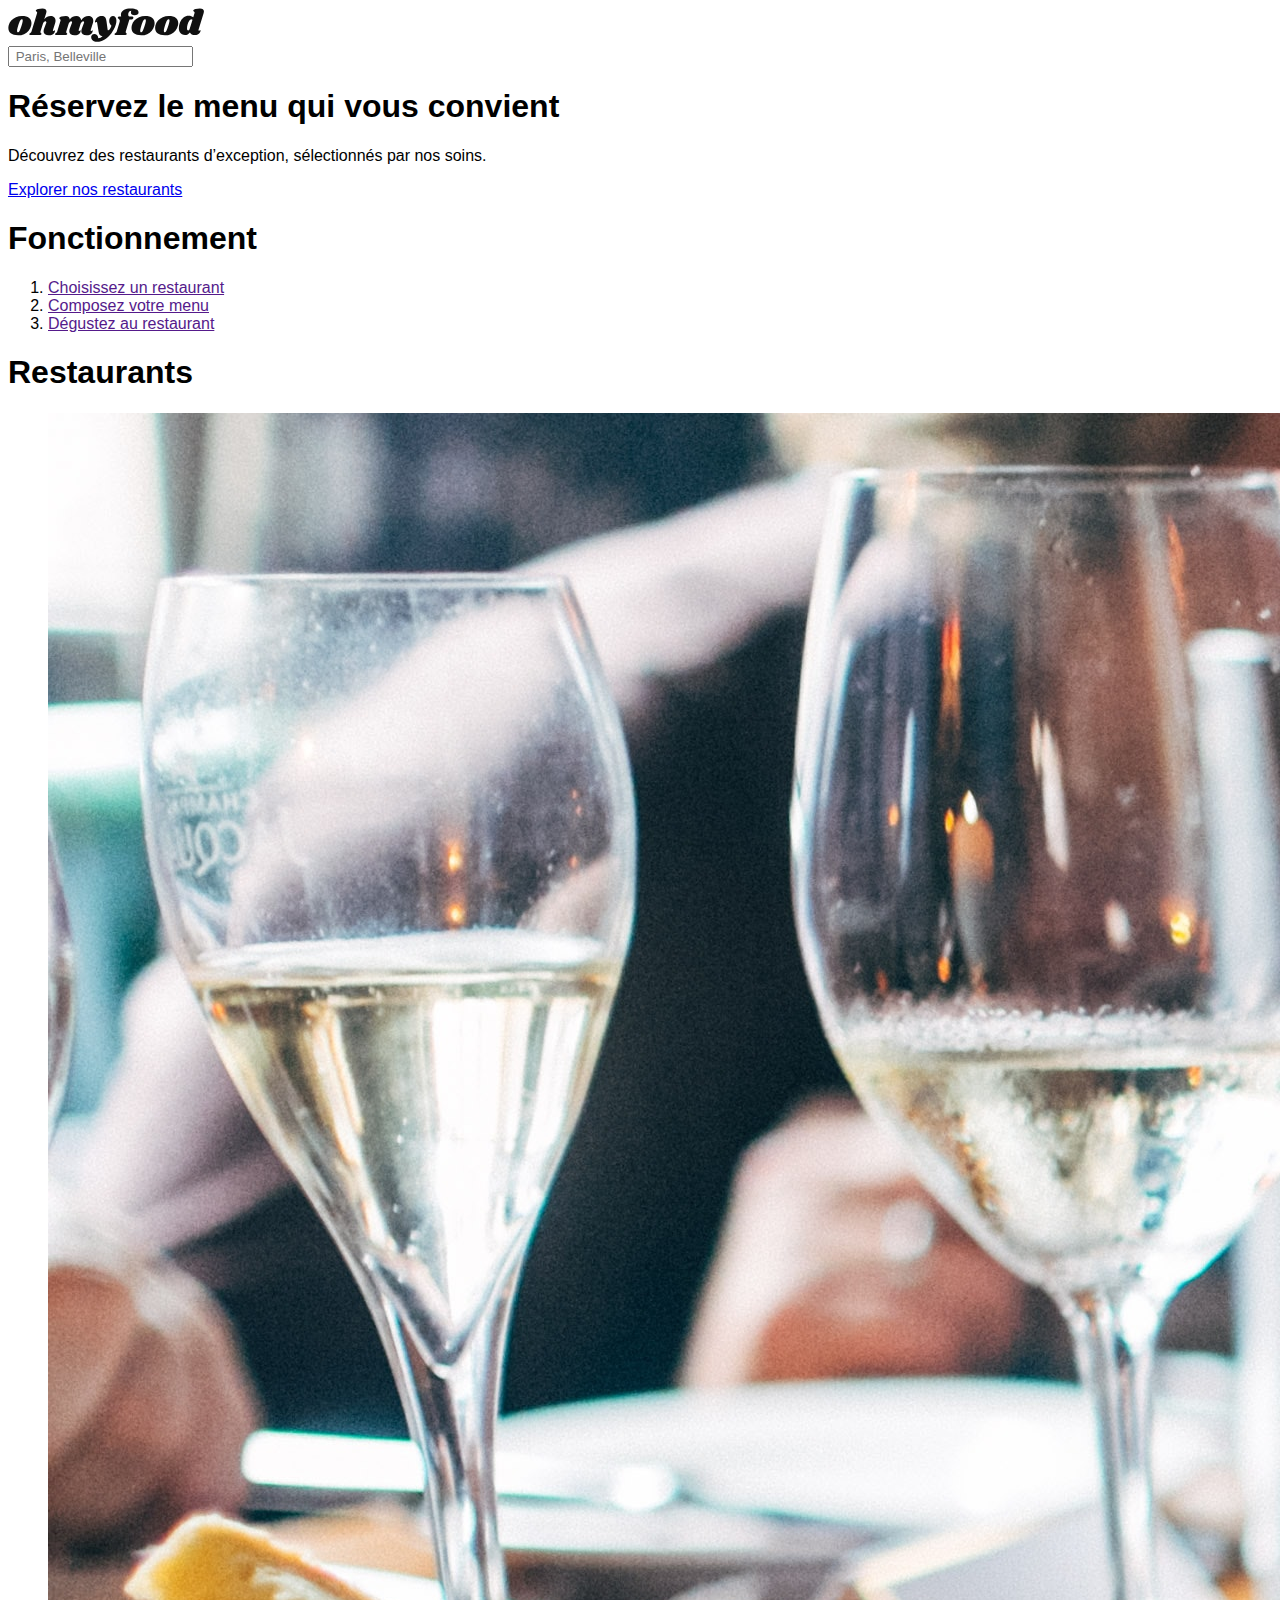
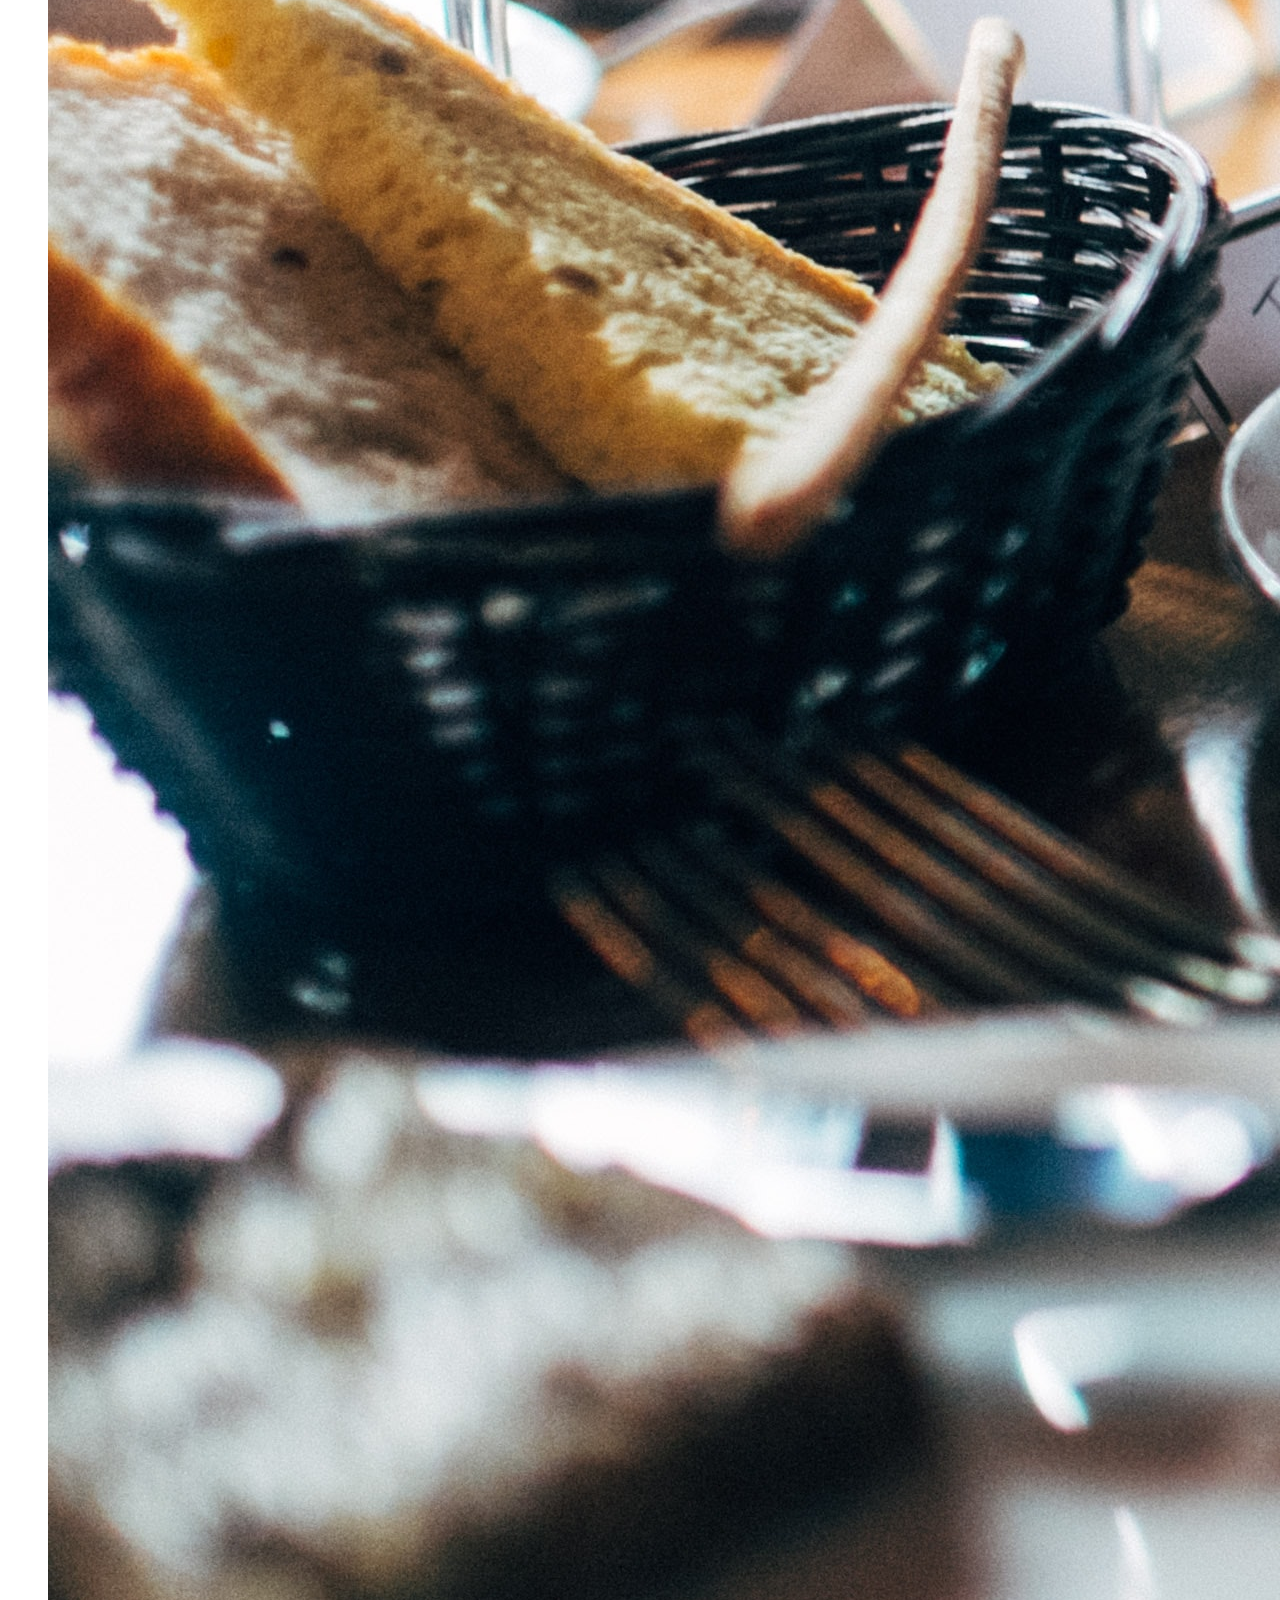
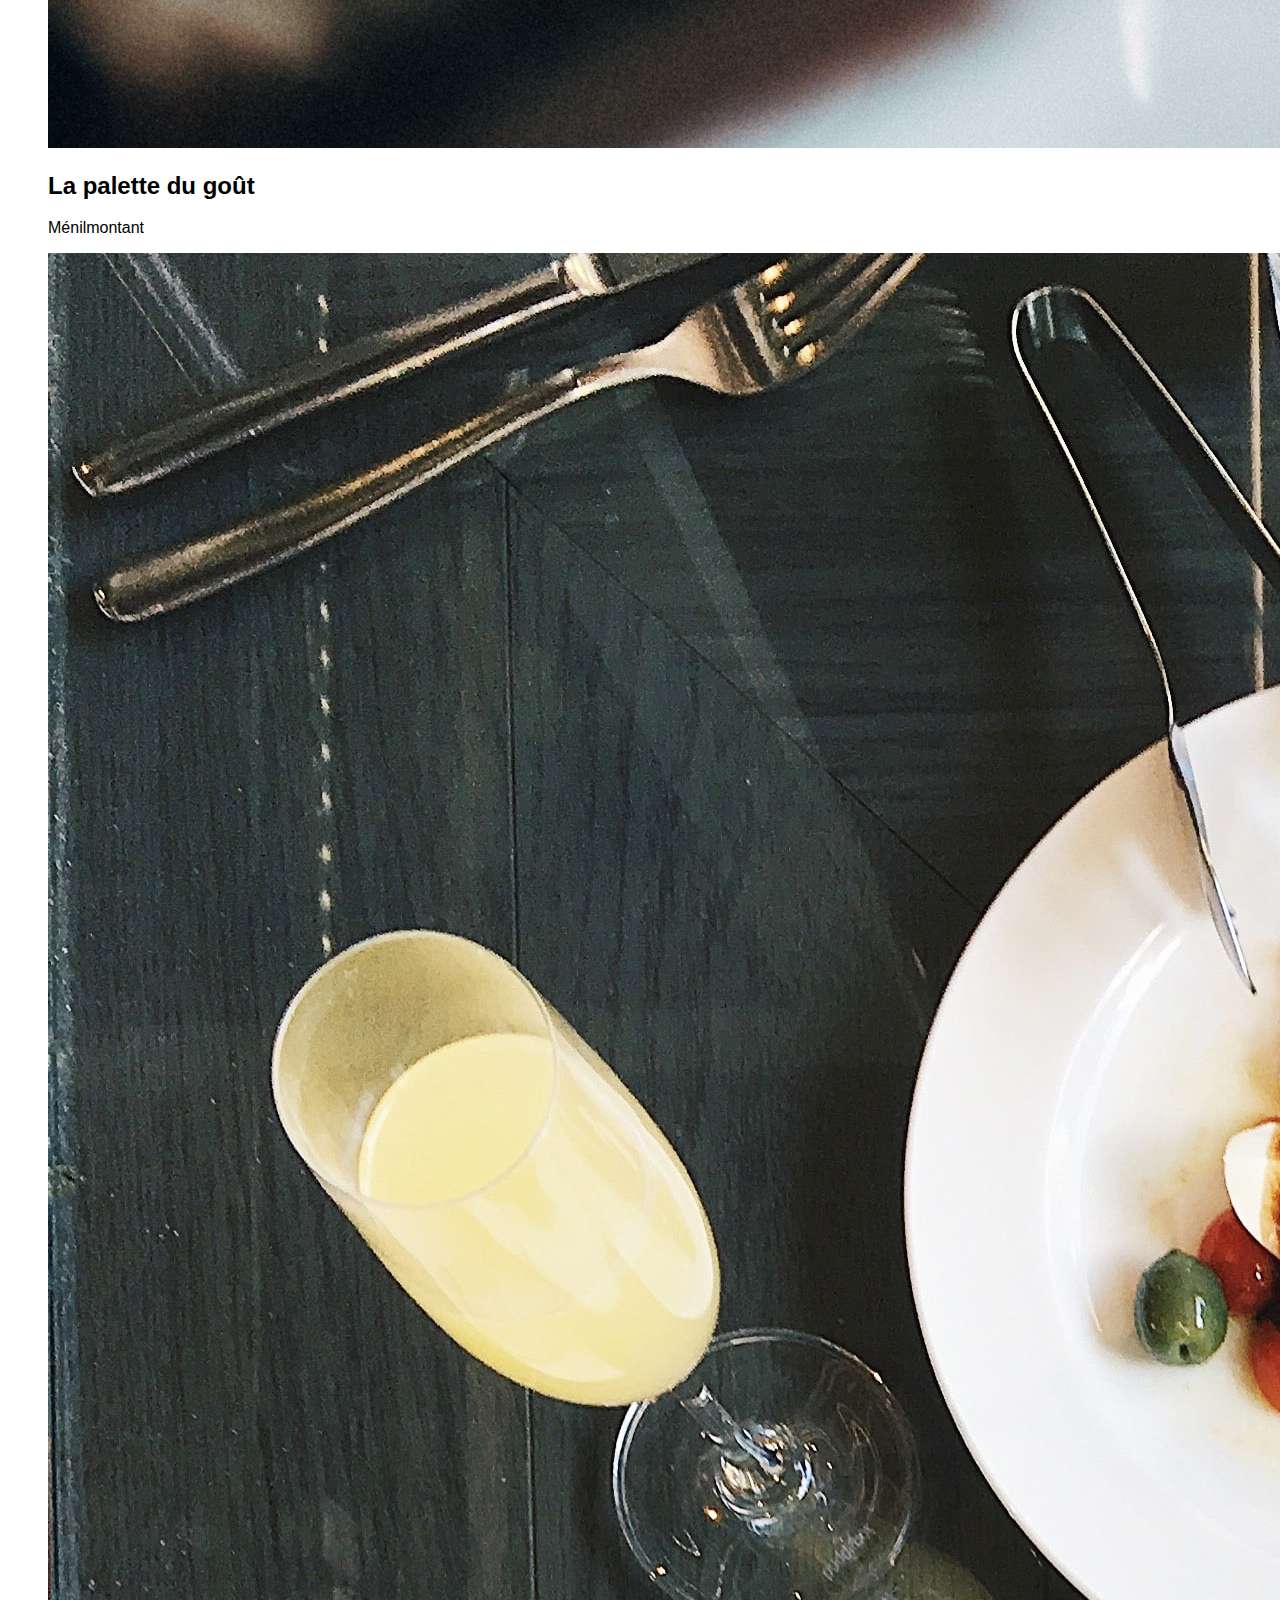
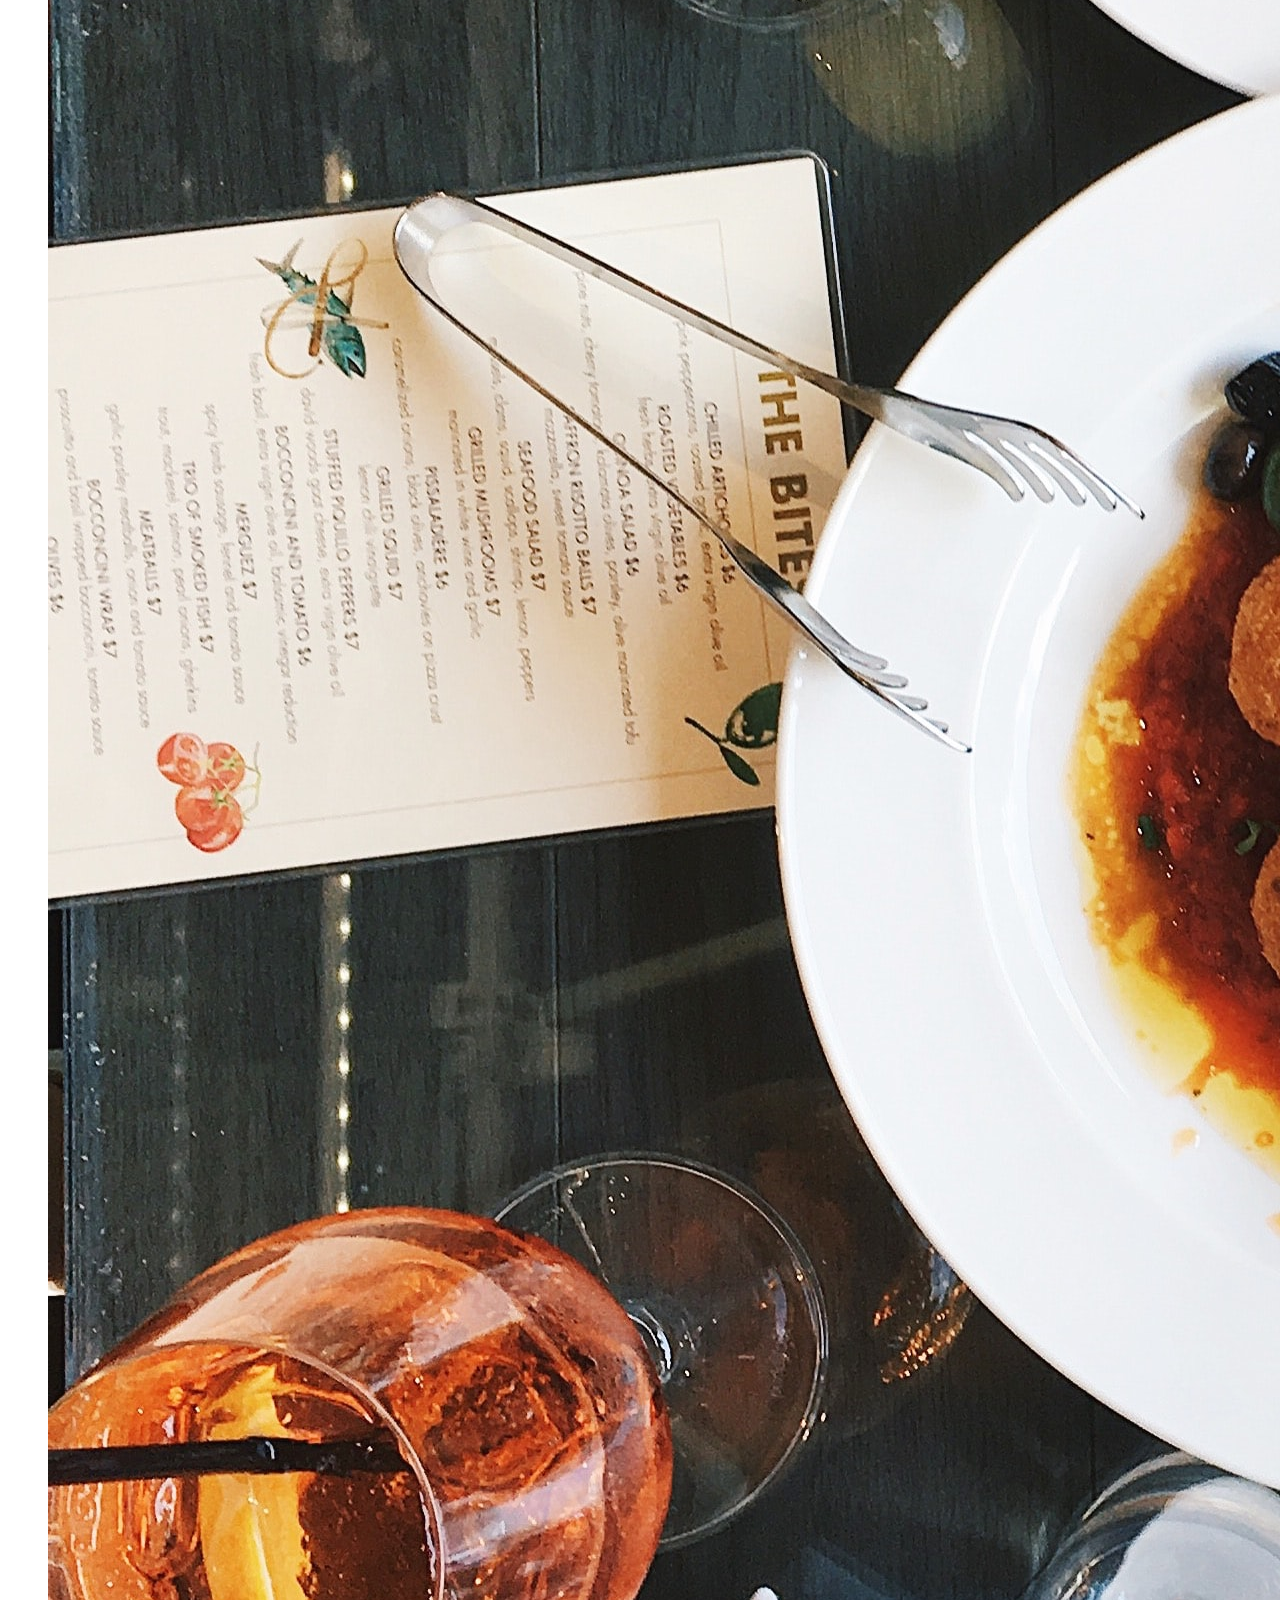
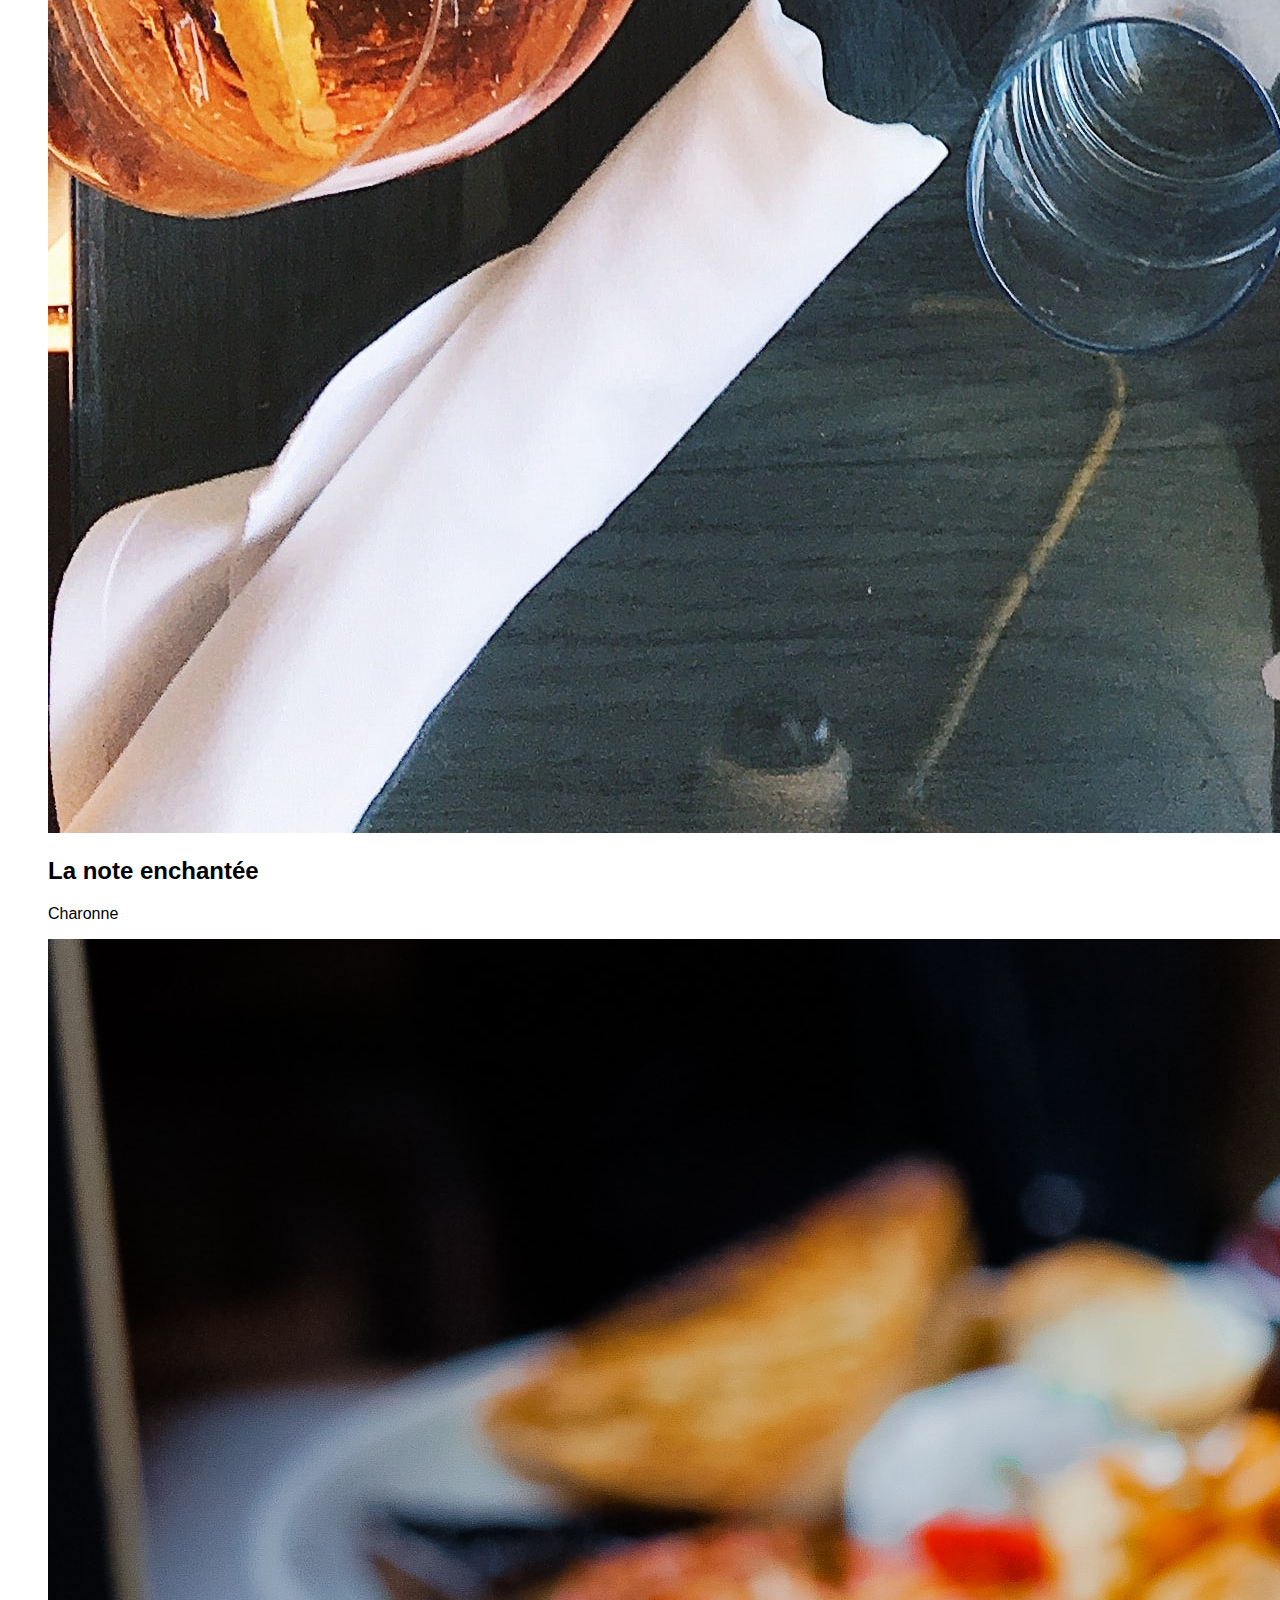
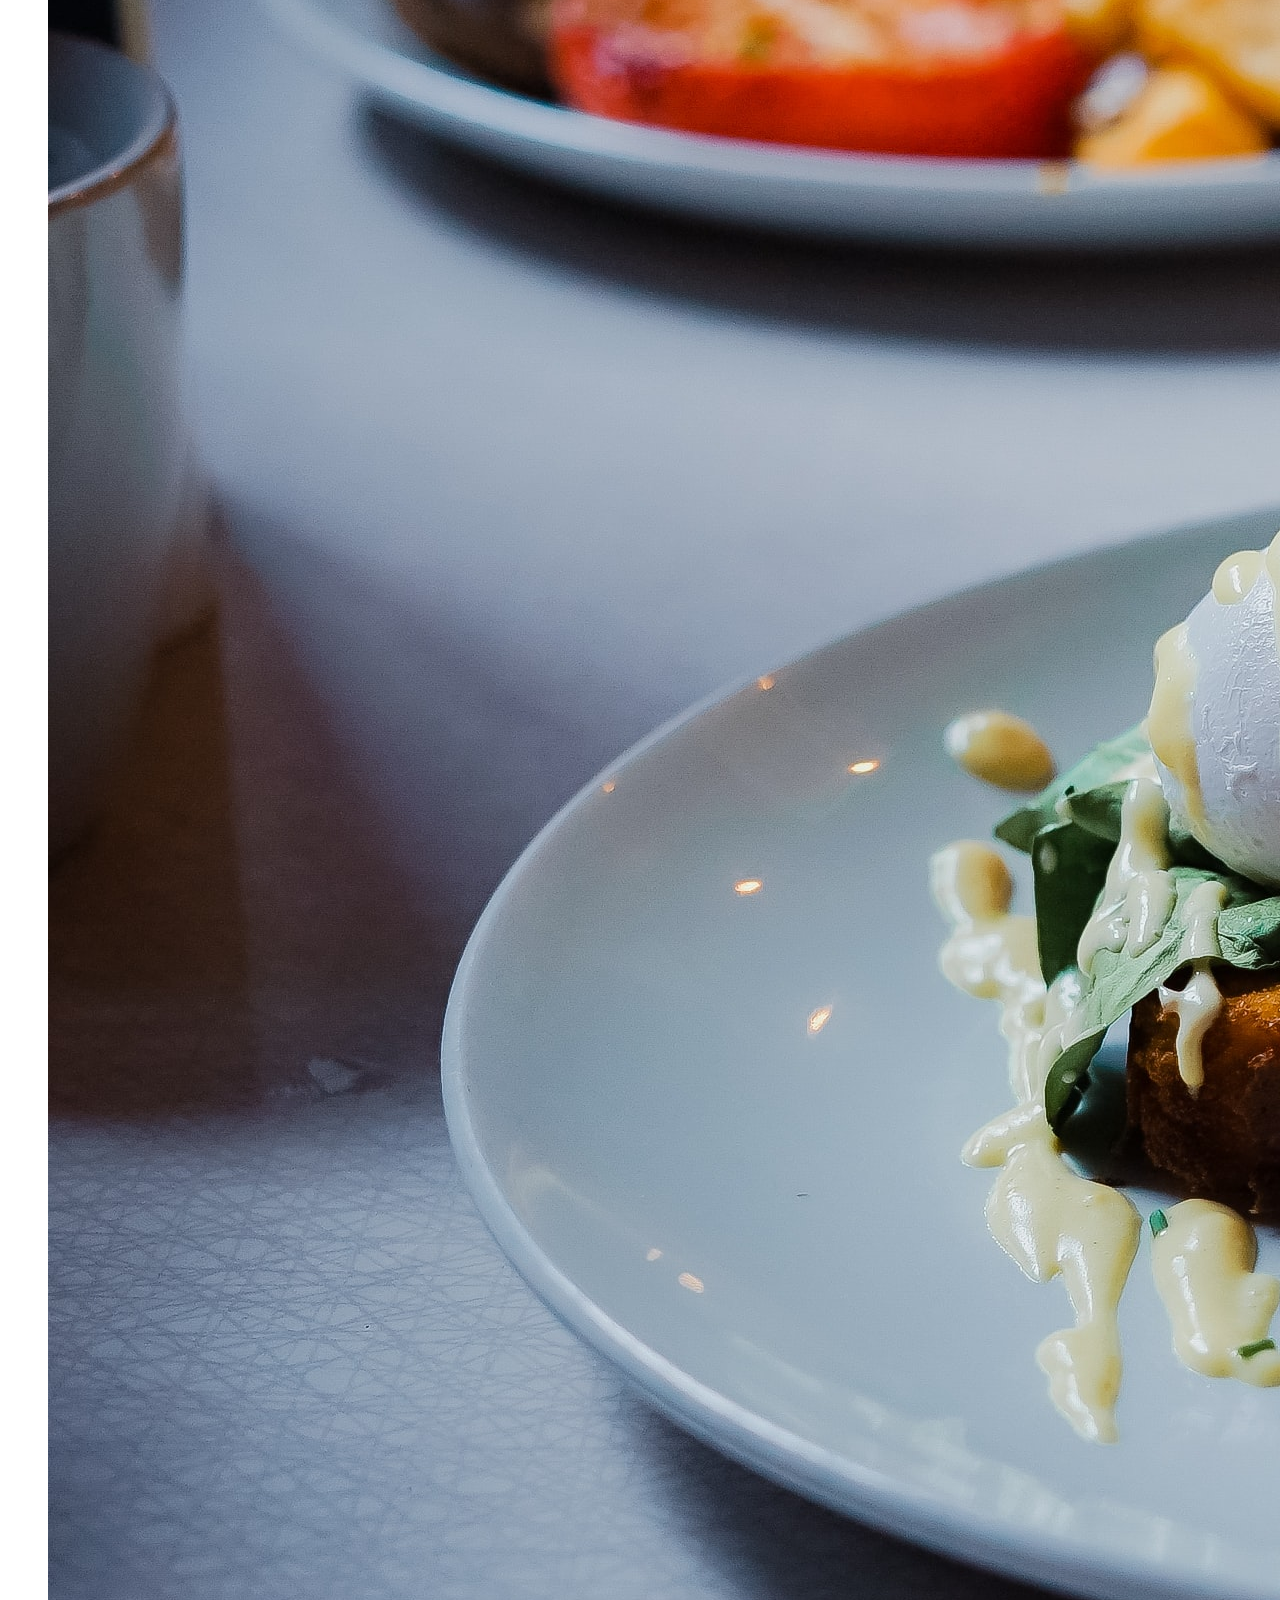
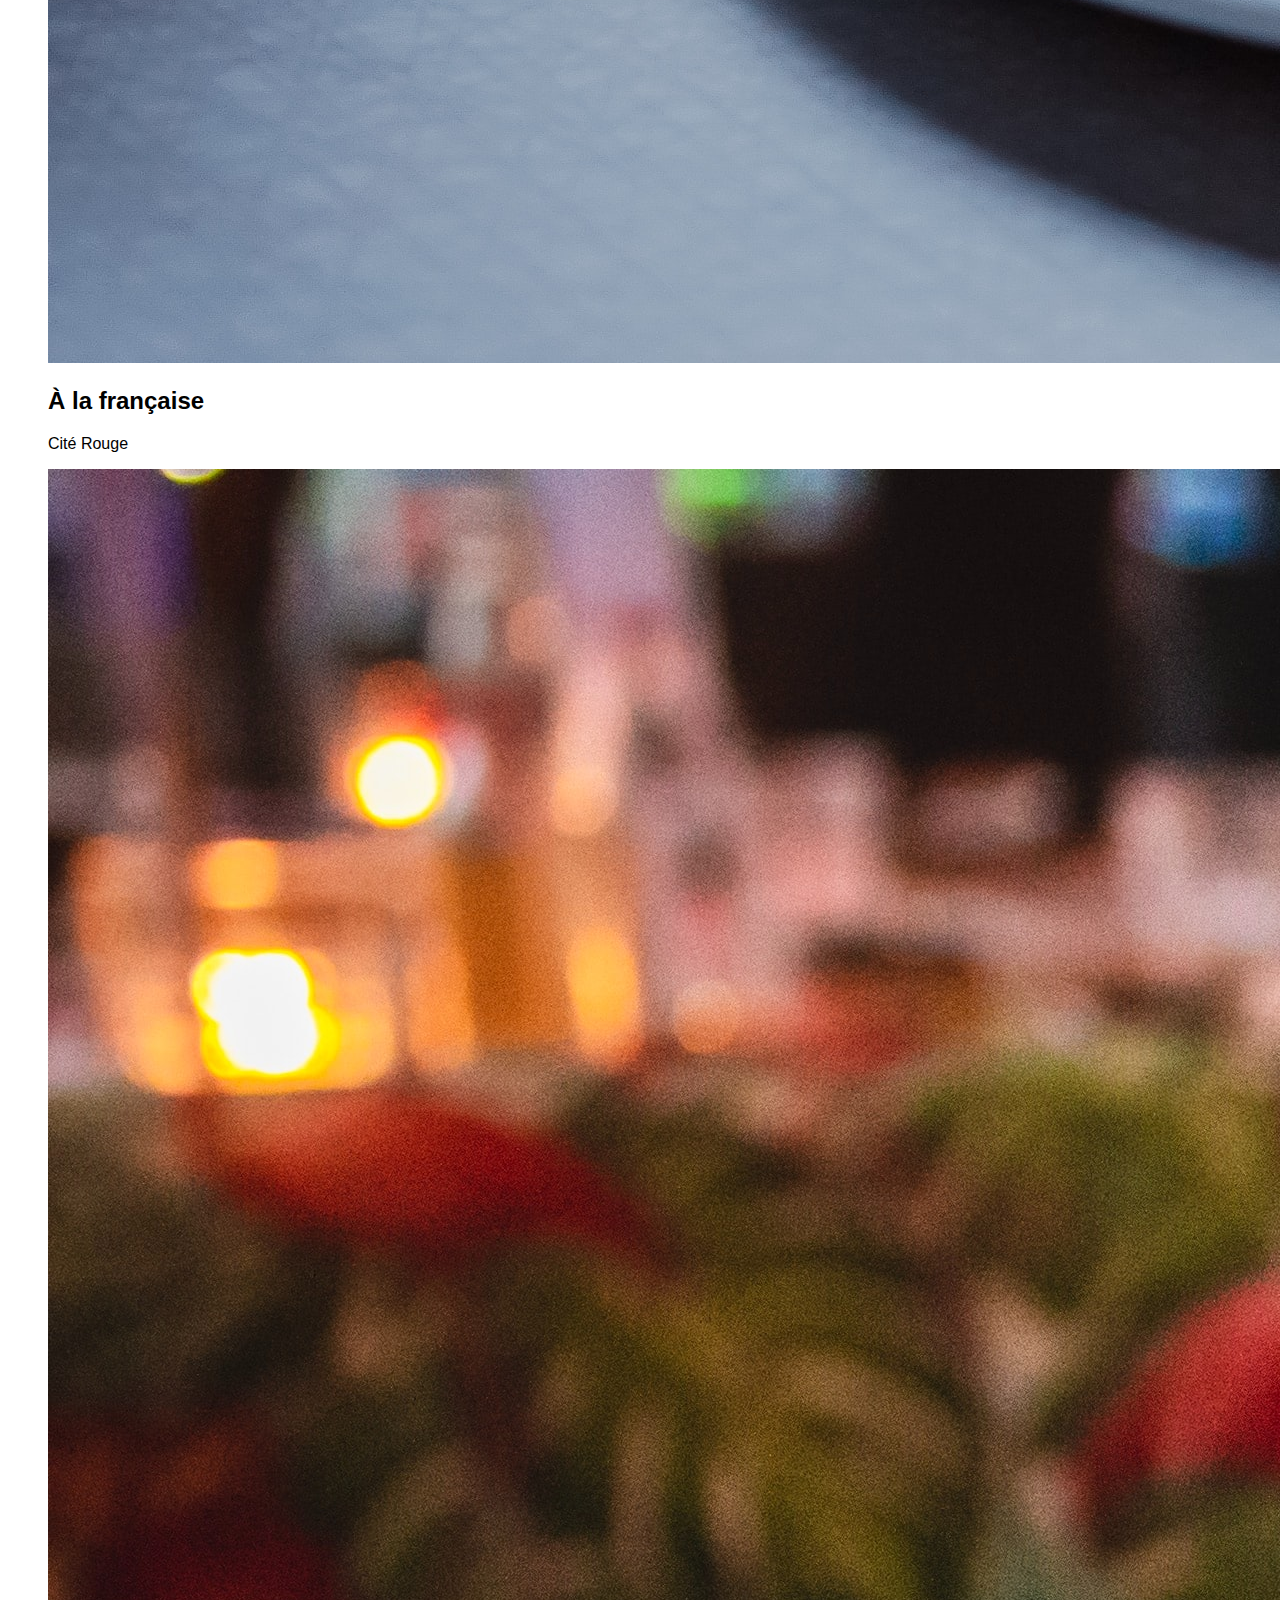
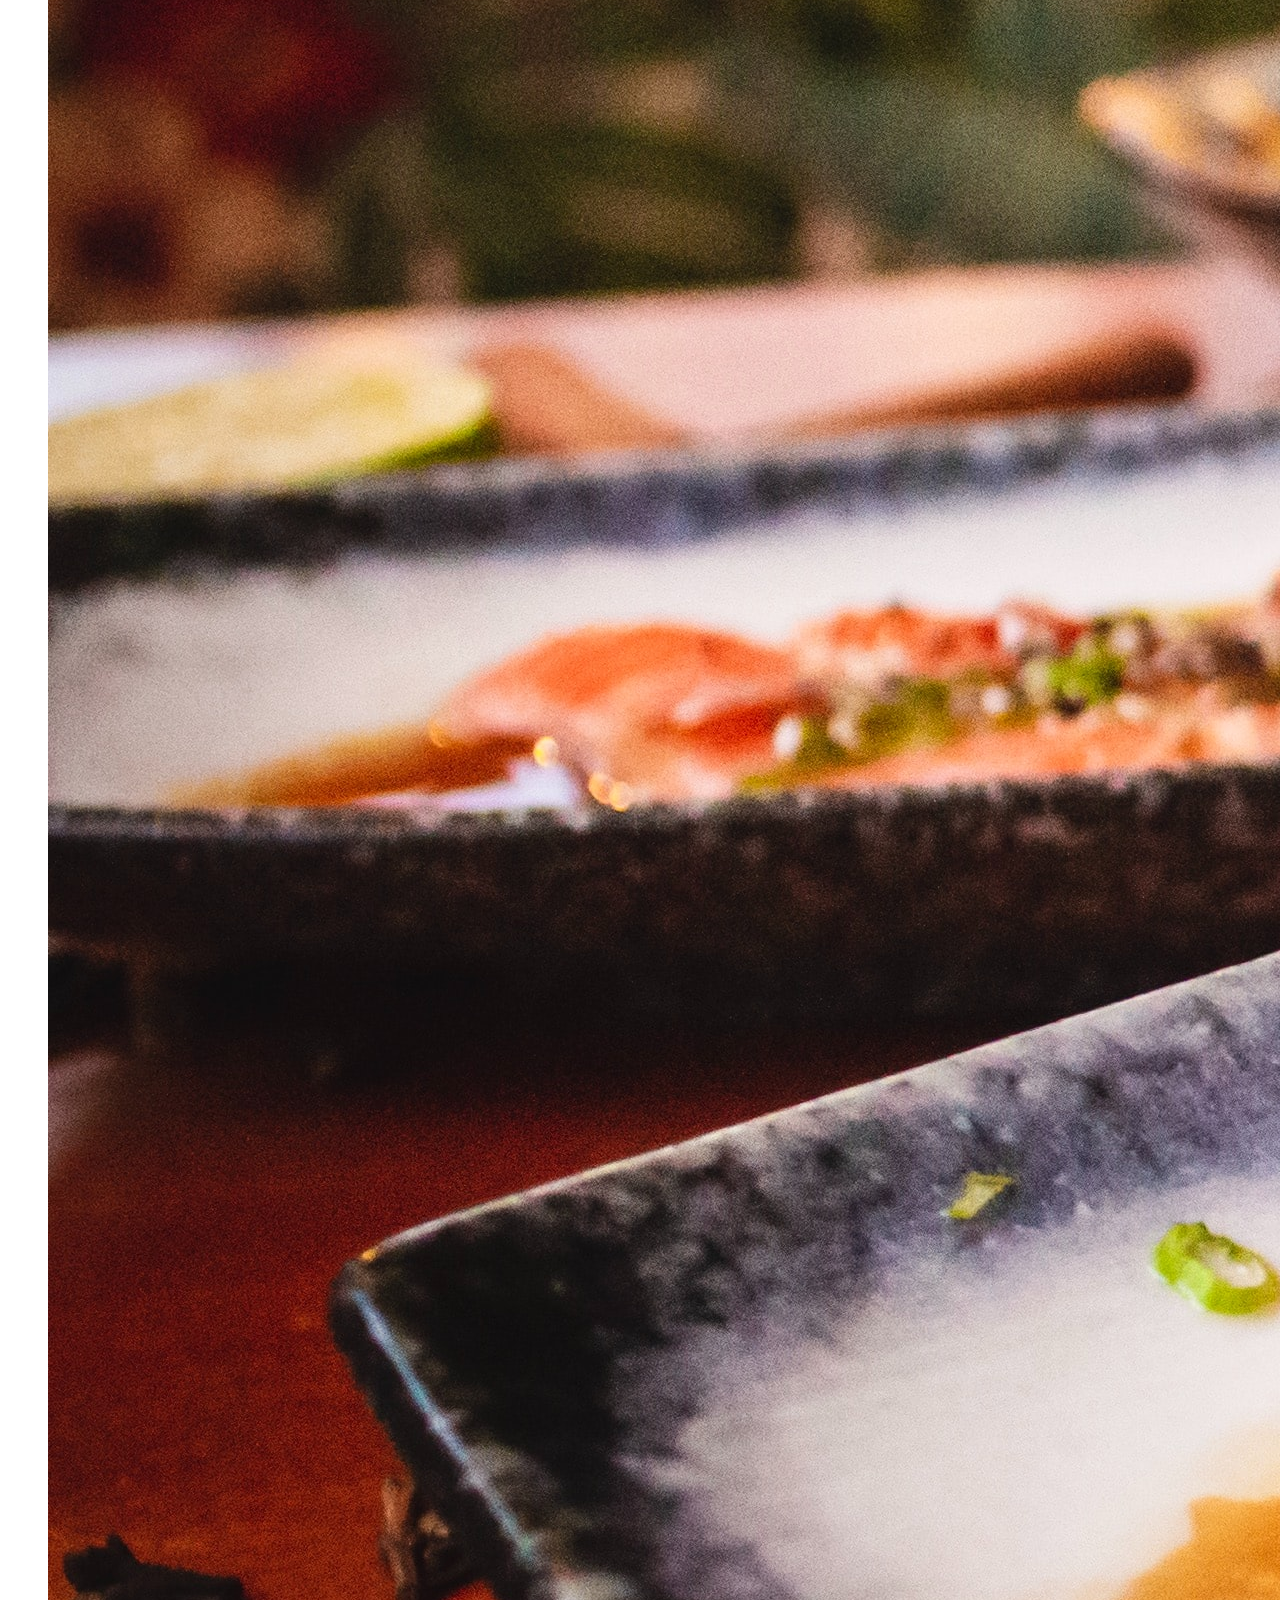
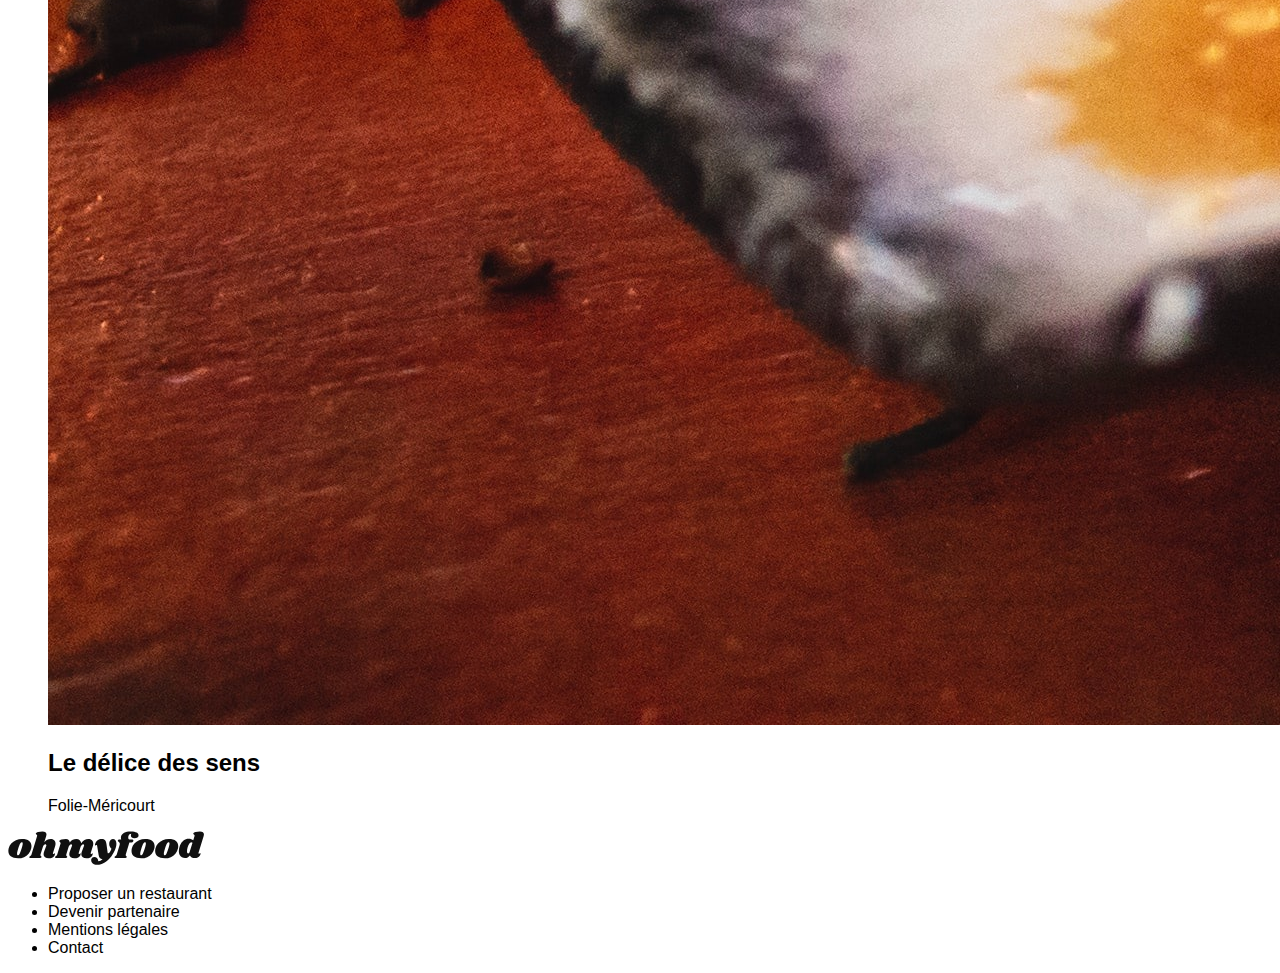
==== OhMyFood/index.html @ 873a2c8a "Add files via upload" ====
<!DOCTYPE html>
<html lang="en">
<head>
    <meta charset="UTF-8">
    <meta name="viewport" content="width=device-width, initial-scale=1.0">
    <title>OhMyFood</title>
    <link rel="stylesheet" href="style.css">
    <link rel="preconnect" href="https://fonts.googleapis.com">
    <link rel="preconnect" href="https://fonts.gstatic.com" crossorigin>
    <link href="https://fonts.googleapis.com/css2?family=Raleway:wght@400;500;700&display=swap" rel="stylesheet">
    <link rel="stylesheet" href="https://cdnjs.cloudflare.com/ajax/libs/font-awesome/6.2.1/css/all.min.css"
        integrity="sha512-MV7K8+y+gLIBoVD59lQIYicR65iaqukzvf/nwasF0nqhPay5w/9lJmVM2hMDcnK1OnMGCdVK+iQrJ7lzPJQd1w=="
        crossorigin="anonymous" referrerpolicy="no-referrer">
</head>
<body>
    <header>
        <div class="header-img">
            <a href="">
                <img src="images/logo/ohmyfood@2x.svg" alt="logo de ohmyfood">
            </a>
        </div>
        <div class="search-bar">
            <form method="post" action="#">
                <div class="icon-placeholder">
                    <i class="fa-solid fa-location-dot"></i>
                    <input type="text" name="town" id="town" placeholder=" Paris, Belleville">
                </div>
            </form>
        </div>
    </header>
    <main>
        <section class="reservation">
            <h1>Réservez le menu qui vous convient</h1>
            <p>
                Découvrez des restaurants d’exception, sélectionnés par nos soins.
            </p>
            <a class="bouton" href="#restaurant">

                Explorer nos restaurants
            </a>
        </section>
        <section class="fonctionnement-et-restaurant">
            <section class="fonctionnement">
                <h1>Fonctionnement</h1>
                <nav>
                    <ol>
                        <li> 
                            <a href="" class="mon-button">
                                <i class="fa-solid fa-mobile-screen-button"></i>
                                Choisissez un restaurant
                            </a>
                        </li>
                        <li>
                            <a href="" class="mon-button">                                
                                <i class="fa-solid fa-list"></i>
                                Composez votre menu
                            </a>
                        </li>
                        <li>
                            <a href="" class="mon-button">
                                <i class="fa-solid fa-store"></i>
                                Dégustez au restaurant
                            </a>
                        </li>
                    </ol>
                </nav>
            </section>
            <section id="restaurant">
                <h1>Restaurants</h1>
                <figure>
                    <img src="images/restaurants/jay-wennington-N_Y88TWmGwA-unsplash.jpg" alt="la palette de gout">
                    <figcaption>
                        <h2>La palette du goût</h2>
                        <div class="content">
                            <p>Ménilmontant</p>
                            <i class="fa-regular fa-heart"></i>
                        </div>
                </figcaption>
                </figure>
                <figure>
                    <img src="images/restaurants/stil-u2Lp8tXIcjw-unsplash.jpg" alt="La note enchantée">
                    <figcaption>
                        <h2>La note enchantée</h2>
                        <div class="content">                            
                            <p>Charonne</p>
                            <i class="fa-regular fa-heart"></i>
                        </div>
                    </figcaption>
                </figure>
                <figure>
                    <img src="images/restaurants/toa-heftiba-DQKerTsQwi0-unsplash.jpg" alt="À la française">
                    <figcaption>
                        <h2>À la française</h2>
                        <div class="content">                            
                            <p>Cité Rouge</p>
                            <i class="fa-regular fa-heart"></i>
                        </div>
                    </figcaption>
                </figure>
                <figure>
                    <img src="images/restaurants/louis-hansel-shotsoflouis-qNBGVyOCY8Q-unsplash.jpg" alt="">
                    <figcaption>
                        <h2>Le délice des sens</h2>
                        <div class="content">                            
                            <p>Folie-Méricourt</p>
                            <i class="fa-regular fa-heart"></i>
                        </div>
                    </figcaption>
                </figure>
            </section>
        </section>
    </main>
    <footer>
        <img src="images/logo/ohmyfood@2x.svg" alt="logo ohmyfood">
        <div class="footer-nav">
            <nav>
                <ul>
                    <li>
                        <i class="fa-solid fa-utensils"></i>Proposer un restaurant</li>
                    <li>
                        <i class="fa-solid fa-handshake-angle"></i>Devenir partenaire</li>
                    <li>Mentions légales</li>
                    <li>Contact</li>
                </ul>
            </nav>
        </div>
    </footer>
</body>
</html>
---- OhMyFood/style.css ----
/****** General ***********/
* {
    font-family: 'Roboto', sans-serif;
    
}

:root {
    --main-color: #9356DC;
    --main-bg-color: #F2F2F2;
    --button-bg-color:linear-gradient(193.33deg, #9356DC -11.44%, #FF79DA 123.93%);
 
}

@media only screen and (max-width: 640px){

    body {
        margin: 0;
        padding: 0px;
    }

   footer {  
    background-color:#353535;
    padding-top: 30px;
    padding-bottom: 10px;
   }
   footer img {
    padding-left: 37px;
    filter: invert(100%) sepia(0%) saturate(7500%) hue-rotate(120deg) brightness(120%) contrast(102%);
    width: 138px;
   }
   .footer-nav nav ul li {
    color: white;
    list-style: none;
    padding-bottom: 10px;
   }
   footer i {
    font-size: 15px;
   }
    figure img {
        width: 100%;
        height: 200px;
        object-fit: cover;
        border-top-left-radius: 20px;
        border-top-right-radius: 20px;
    }
    figure {
        background-color: white;
        border-radius: 20px;
        width: 85%;
    }
    figcaption {
        padding-left: 15px;
        
    }
    figcaption .content {
        display: flex;
        justify-content: space-between;
    }

    i {
        padding-right: 15px;
        margin-top: -30px;
        font-size: 25px;
    }
    .new {
        display: flex;
        margin-bottom: 25px;
    }
    #restaurant {
        background-color: var(--main-bg-color);
        padding-bottom: 50px;
        padding-top: 25px;
        margin-left: -15px;
    }
    #restaurant h1 {
        padding-left: 40px;
        font-size: 24px;
    }
    #restaurant h2 {
        font-size: 18px;
    }
    #restaurant p {
        font-size: 17px;
        margin-top: -15px;
        padding-bottom: 15px;
    }
    nav ol li {
        margin-left: -20px;
        padding-bottom: 20px;
        list-style: none;
    }
    nav ol li p {
        border-radius :50px;
        text-align: center;
        background :var(--main-color);
        color: white;
        width: 20px;

    }

    .mon-button {
        text-decoration :none;
        color:#000;
        display:inline-block;
        width: 95%;
        height:60px;
        line-height:60px;
        vertical-align:middle;
        text-align:center;
        border-radius :15px;
        background :var(--main-bg-color);
        box-shadow: 2px 4px 3px lightgrey;
    }
    .fonctionnement h1 {
        padding-left: 20px;
        font-size: 24px;
        margin-top: 30px;
    }
    .fonctionnement {
        padding-bottom: 25px;
        padding-top: 20px;
    }

    .bouton{
        line-height: 50px;
        text-align: center;
        width: 55%;
        color: white;
        background-color:var(--main-color);
        border-radius: 25px;
        height:50px;
        font-size: 16px;
        text-decoration: none;
    }
    .reservation {
        display: flex;
        flex-direction: column;
        width: 100%;
        align-items: center;
        background-color: var(--main-bg-color);
        padding-bottom: 40px;
    }
    .reservation p {
        width: 85%;
        font-size: 18px;
        text-align: center;
        margin-top: 0px;
    }
    .reservation h1 {
        width: 70%;
        text-align: center;
        margin-bottom: 10px;
    }
    input {
        background-color:#EAEAEA;
        color: #353535;
        border: none;
        width: 100%;
        text-align: center;
        height: 45px;
        font-family: 'Roboto';
        font-size: 16px;
    }
        
    .icon-placeholder {
        position: relative;
    }

    .icon-placeholder i {
        position: absolute;
        left: 32%;
        top: 63px;
        transform: translateY(-100%);
        font-size: 20px;
        color: #353535;

    }
    .header-img {
        padding-left: 30%;
        padding-top: 15px;
        padding-bottom: 10px;
        box-shadow: 2px 4px 3px black;
    }
}
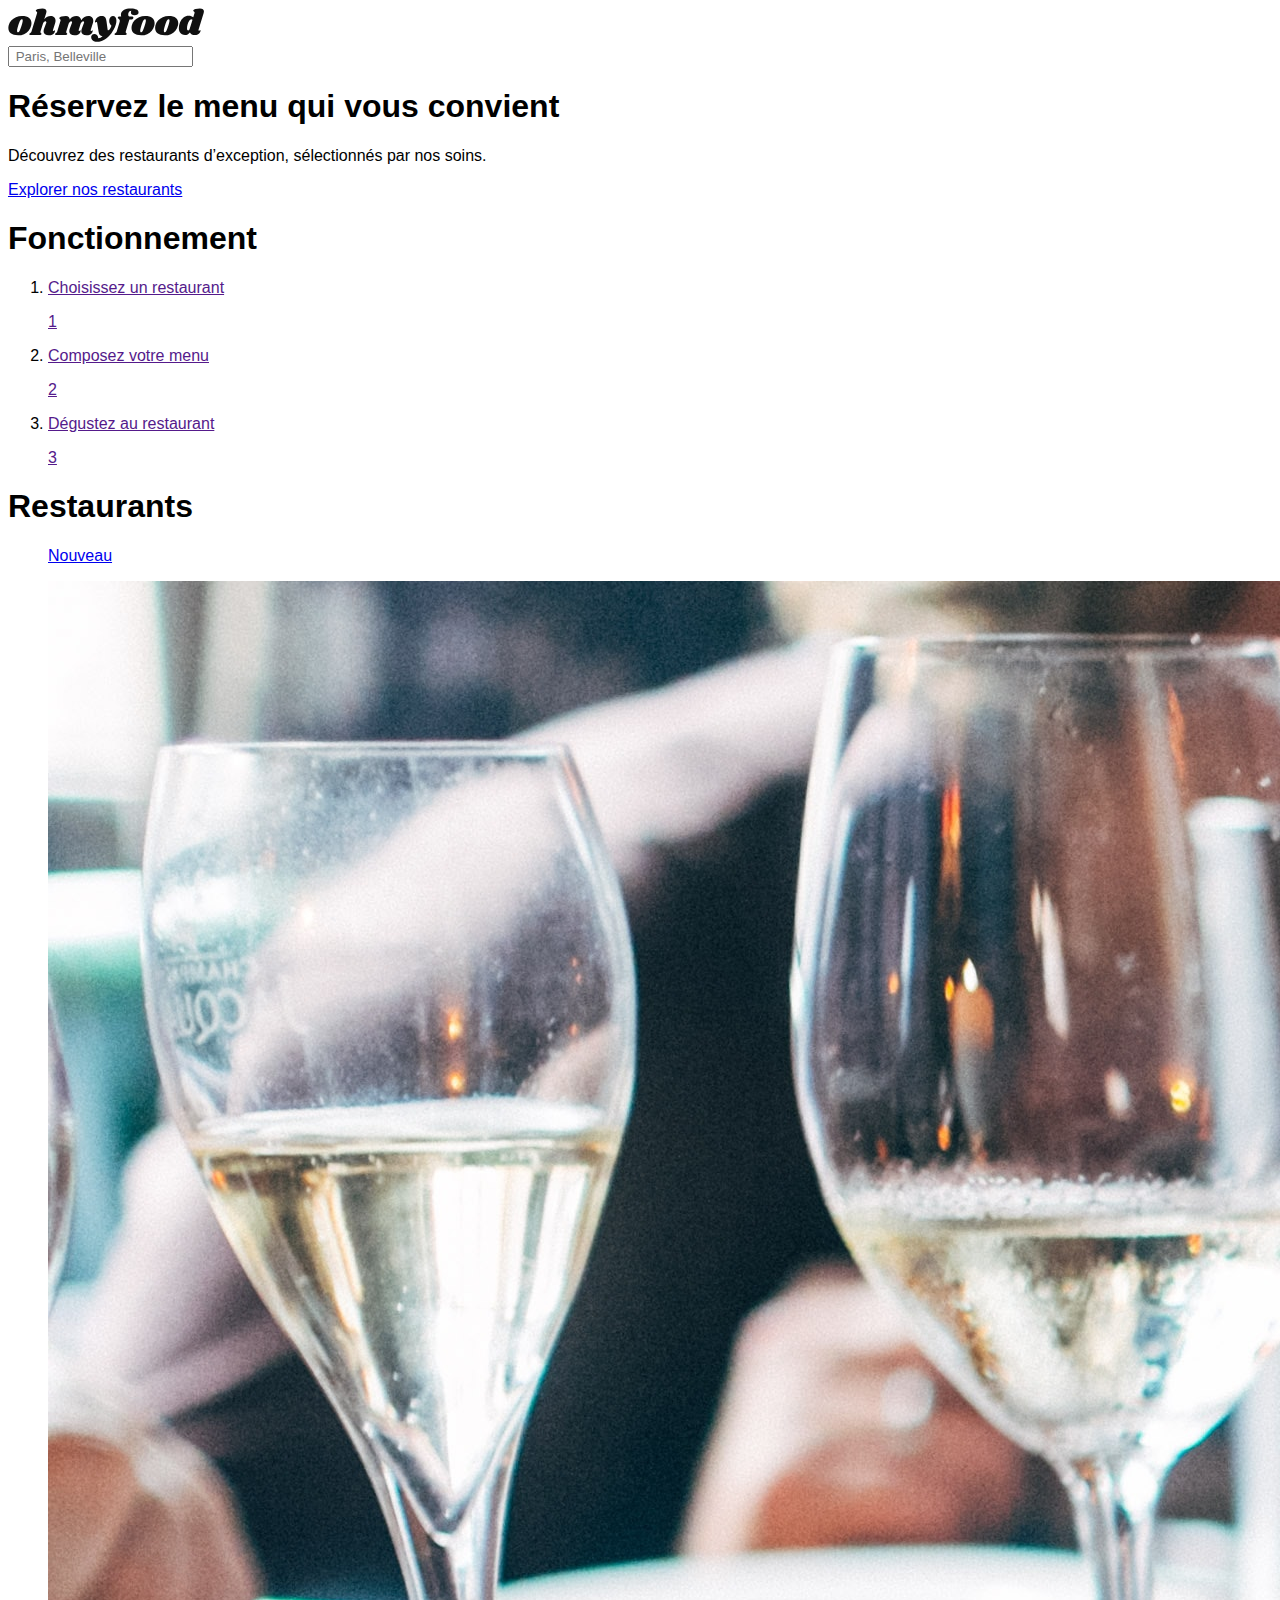
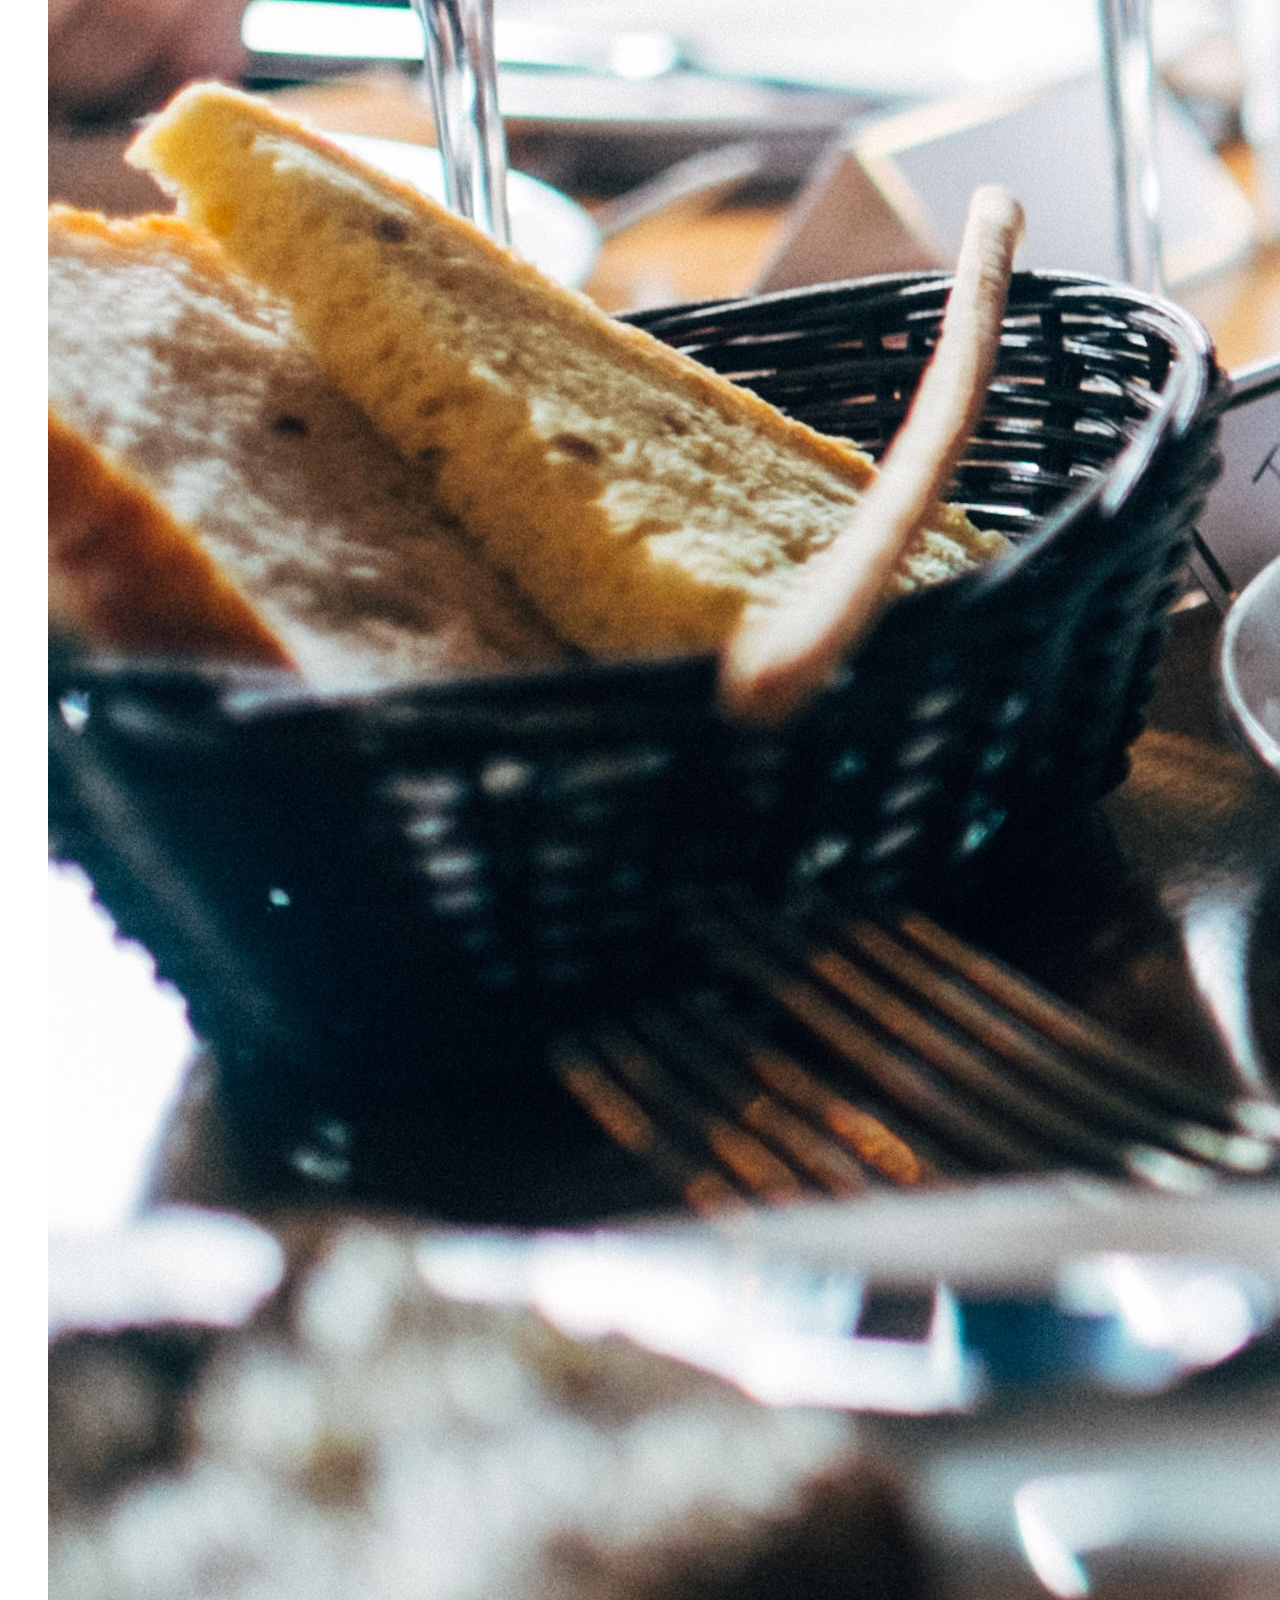
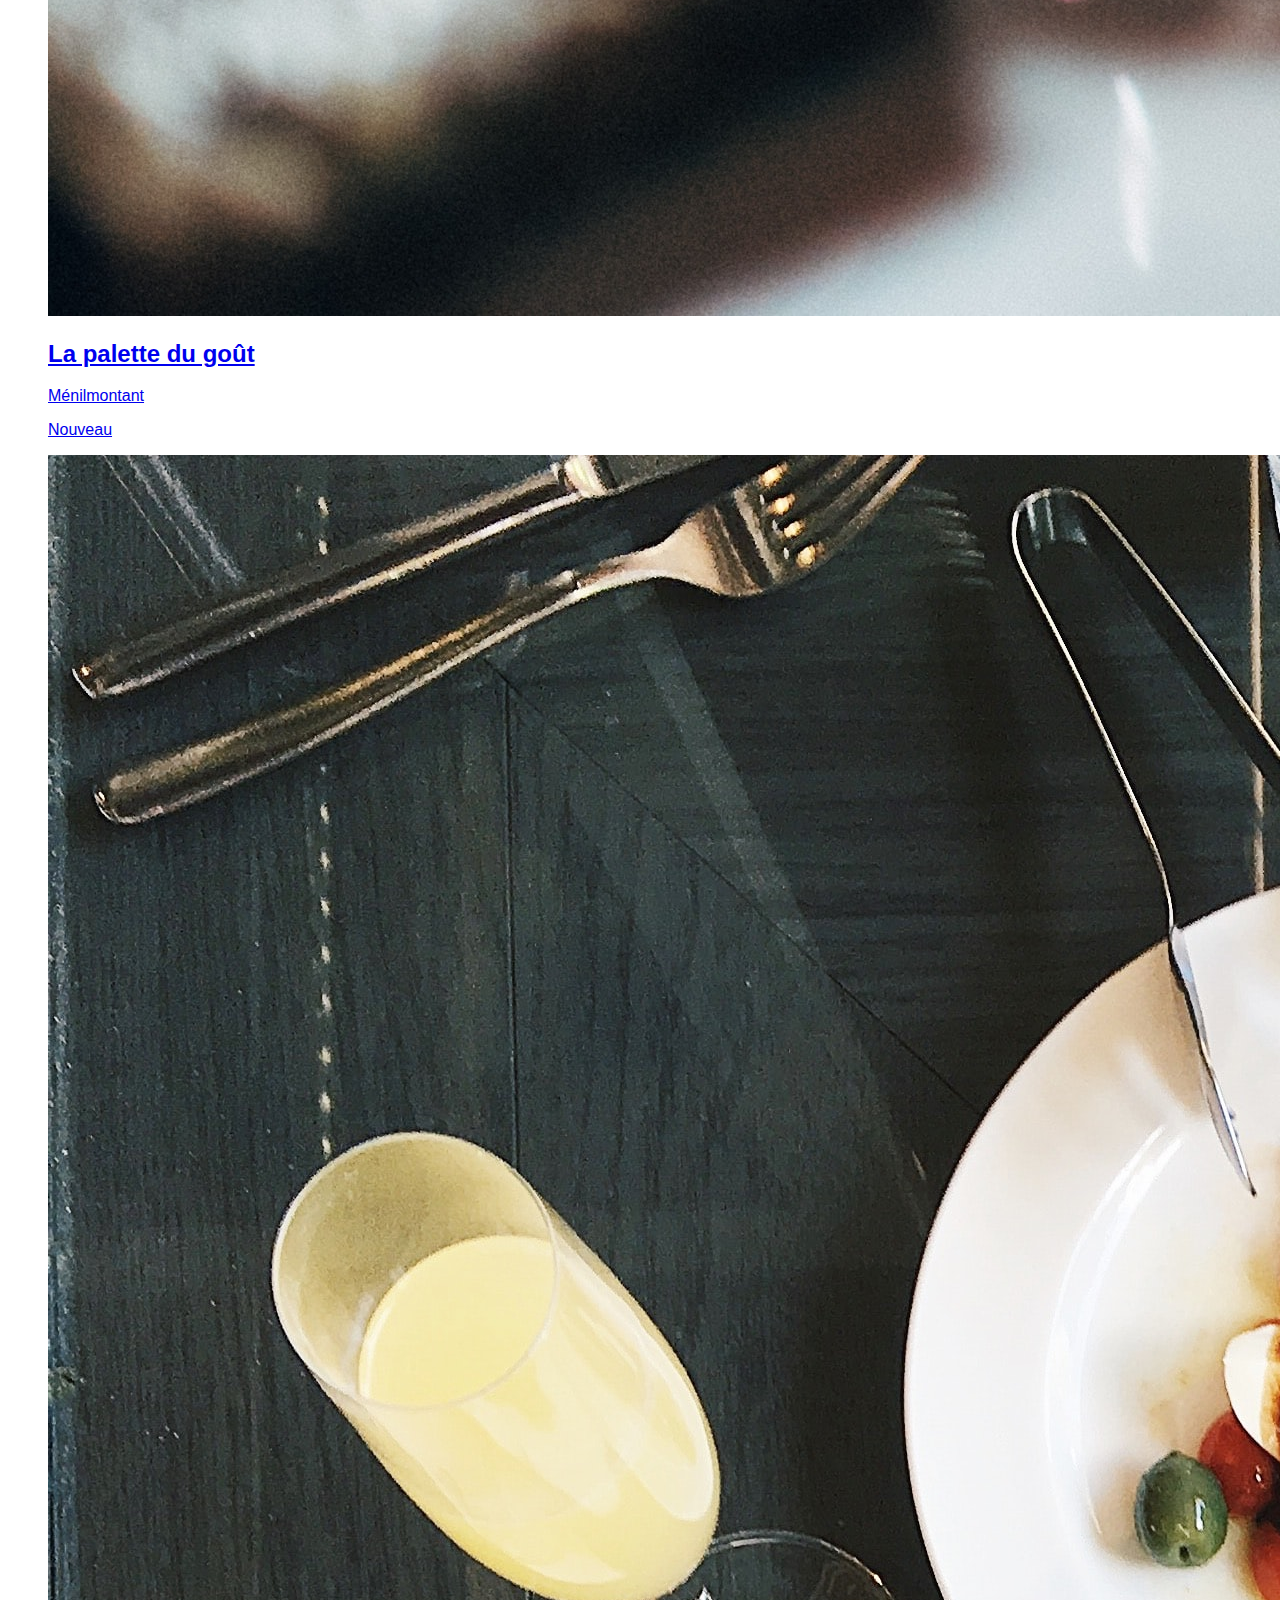
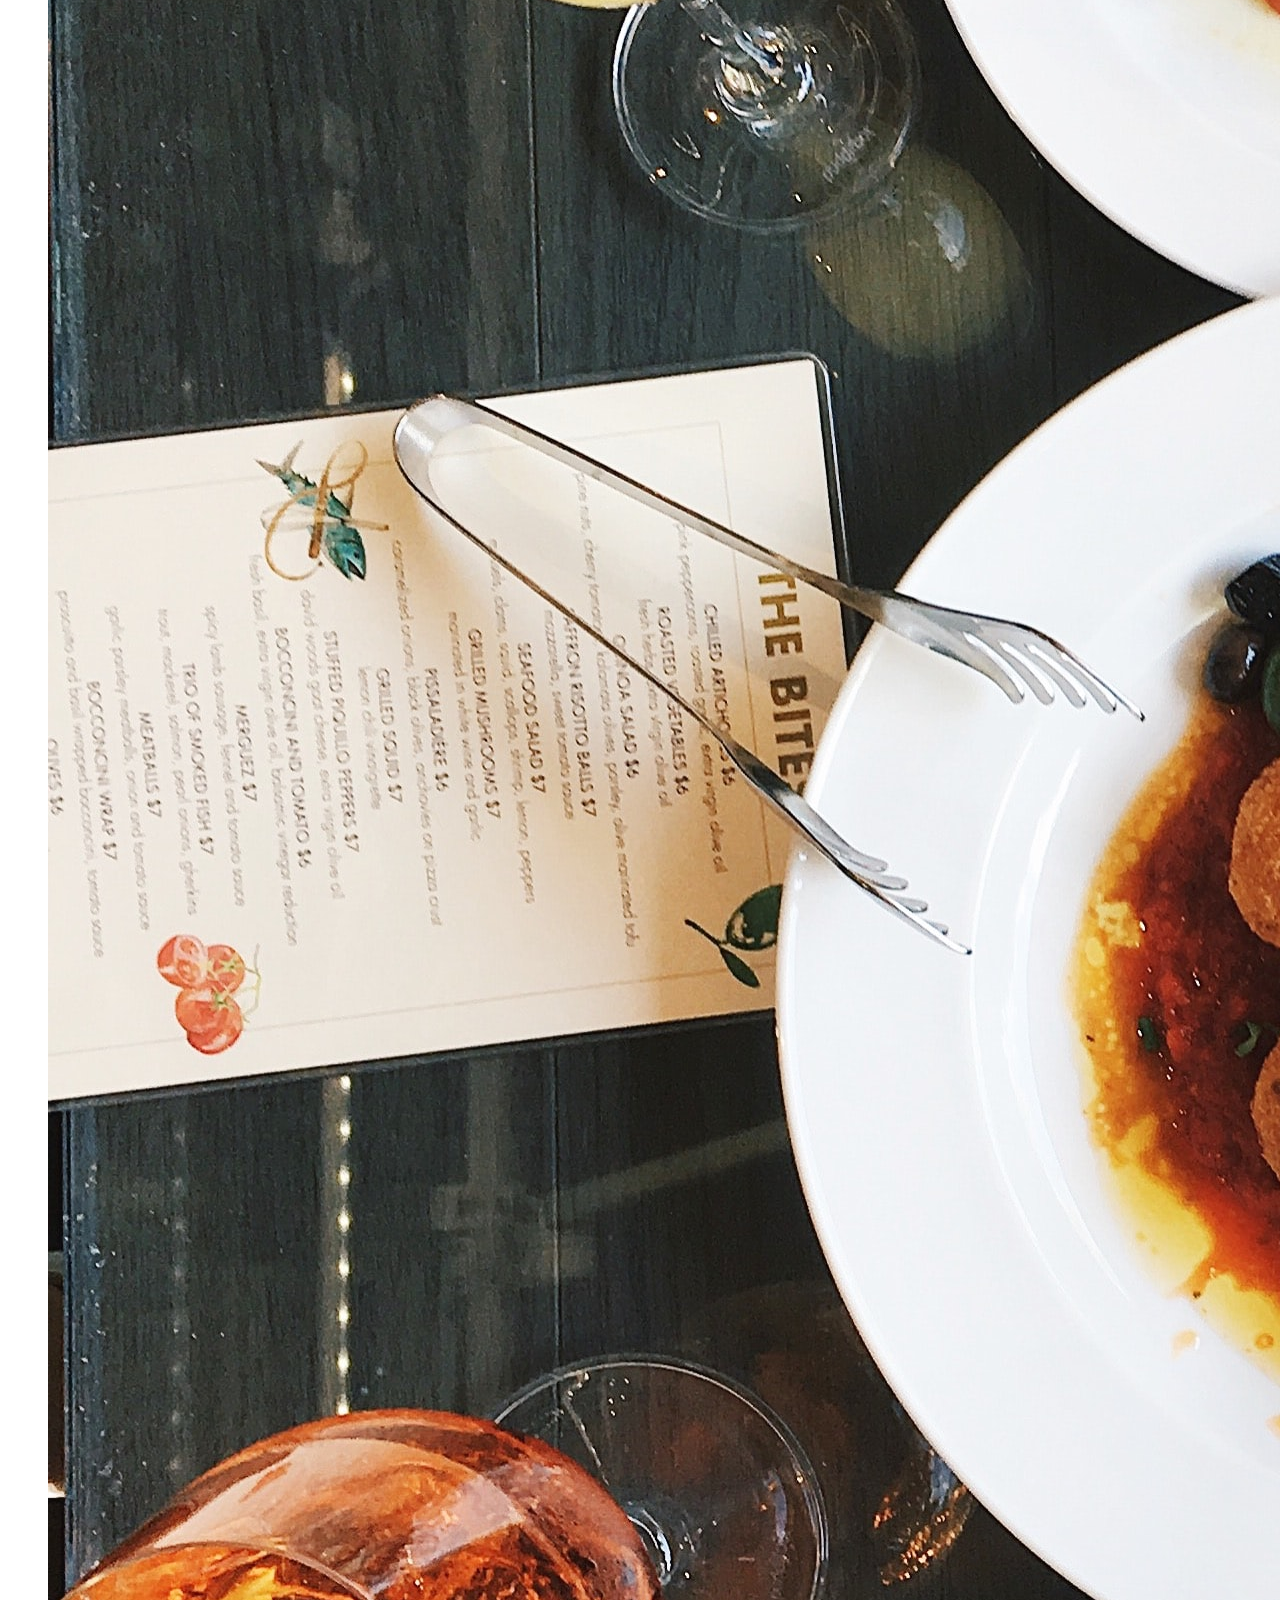
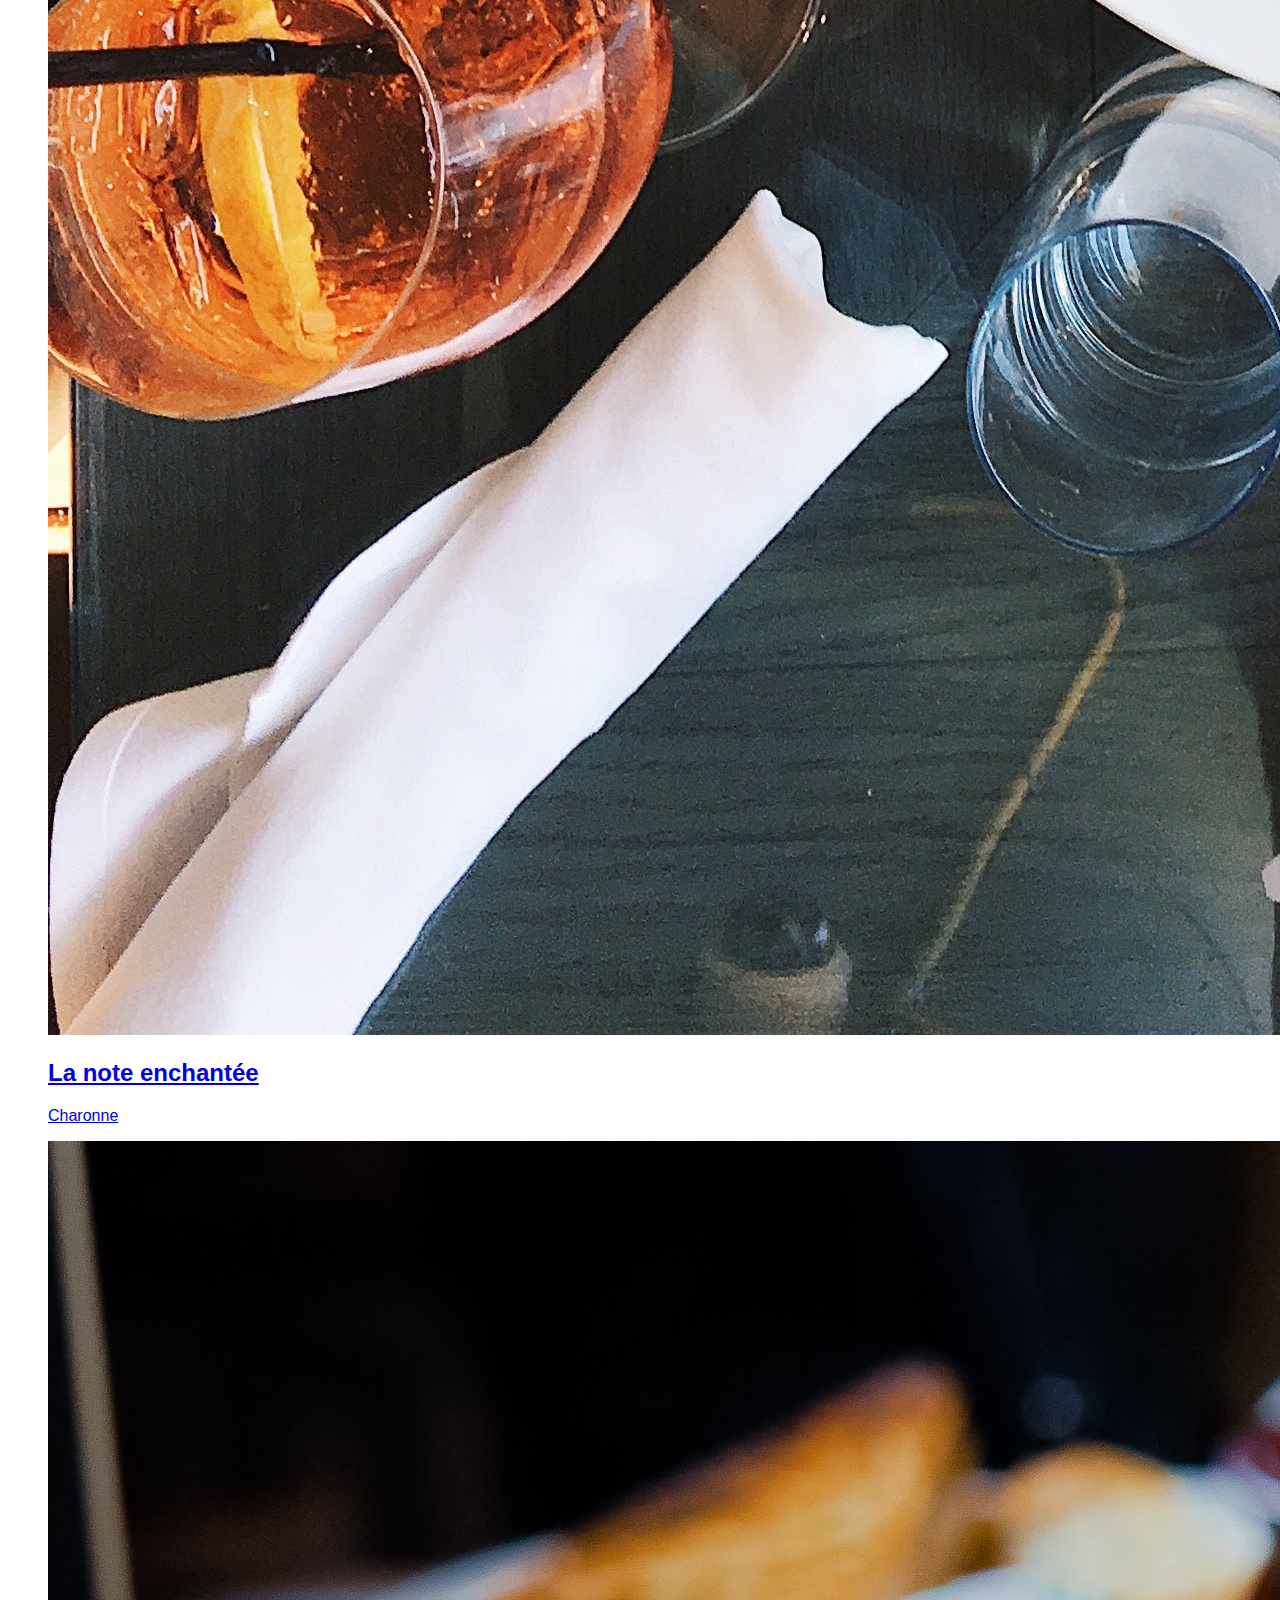
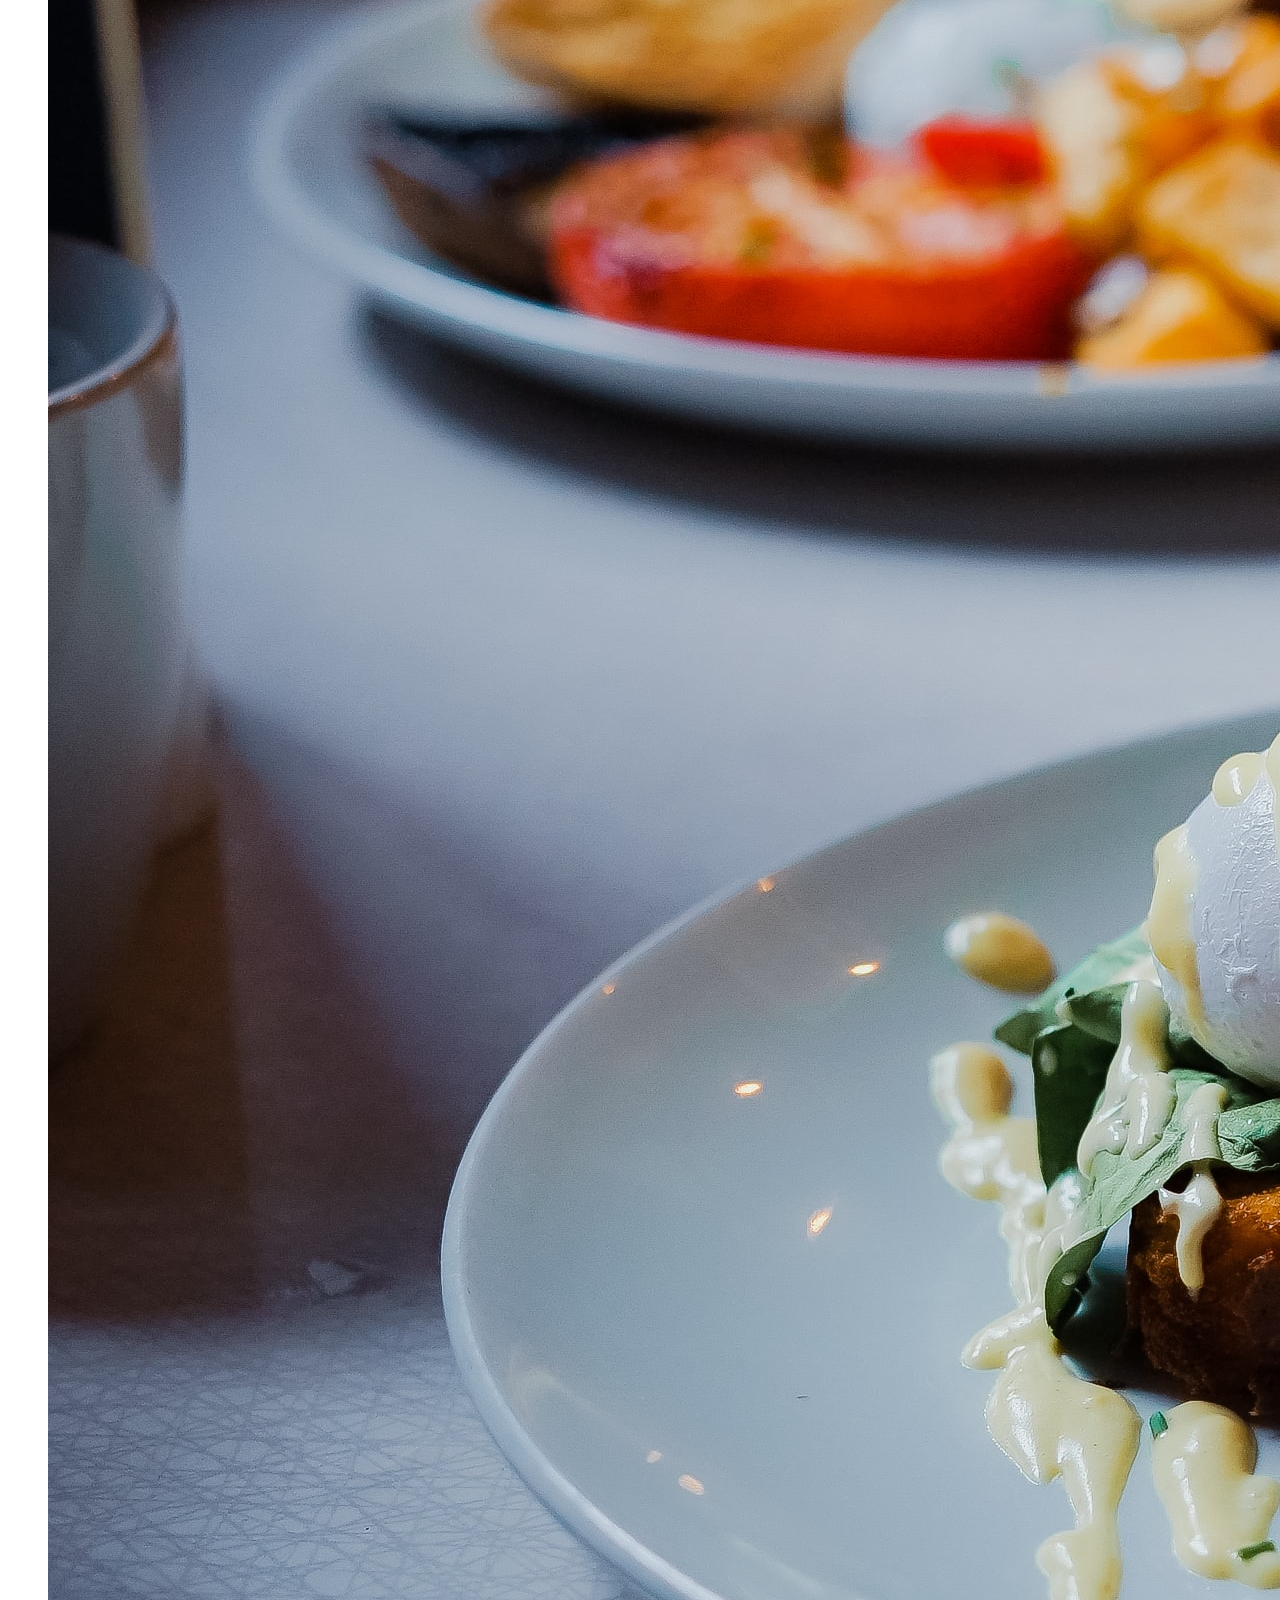
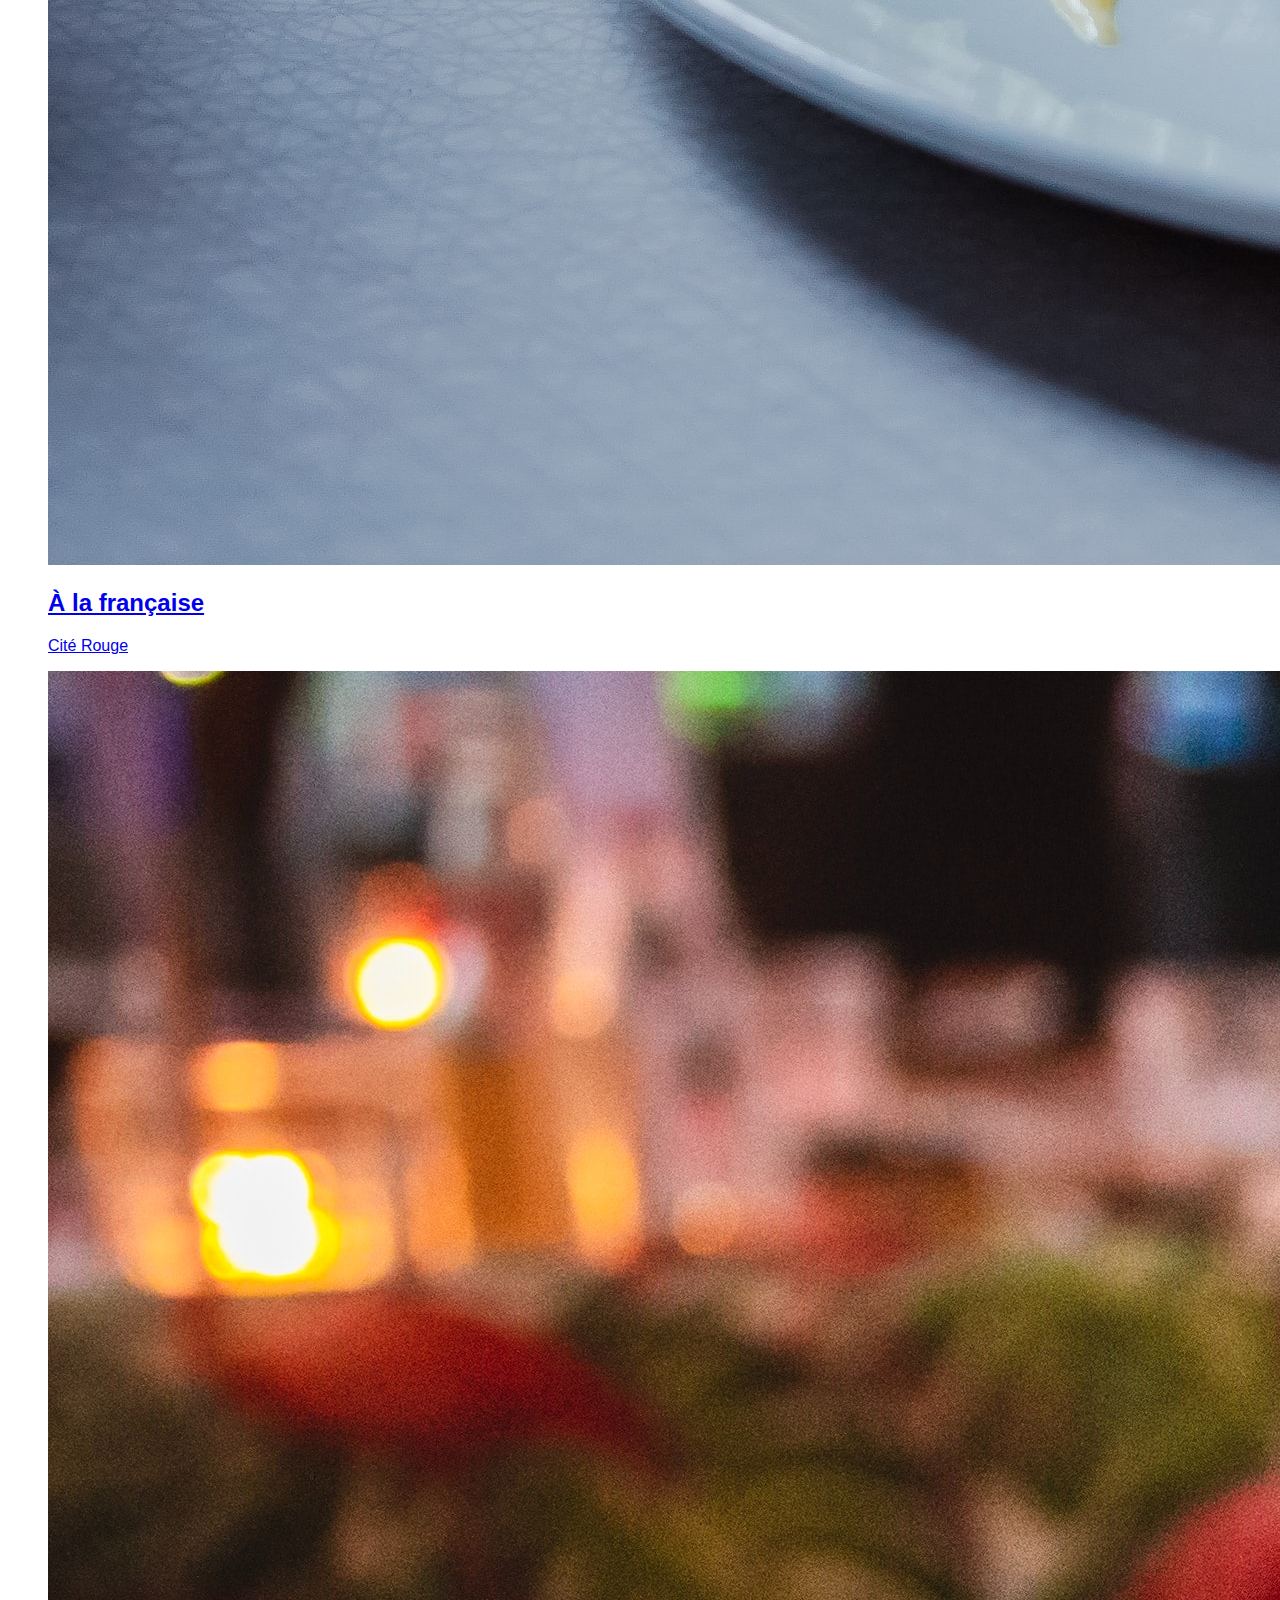
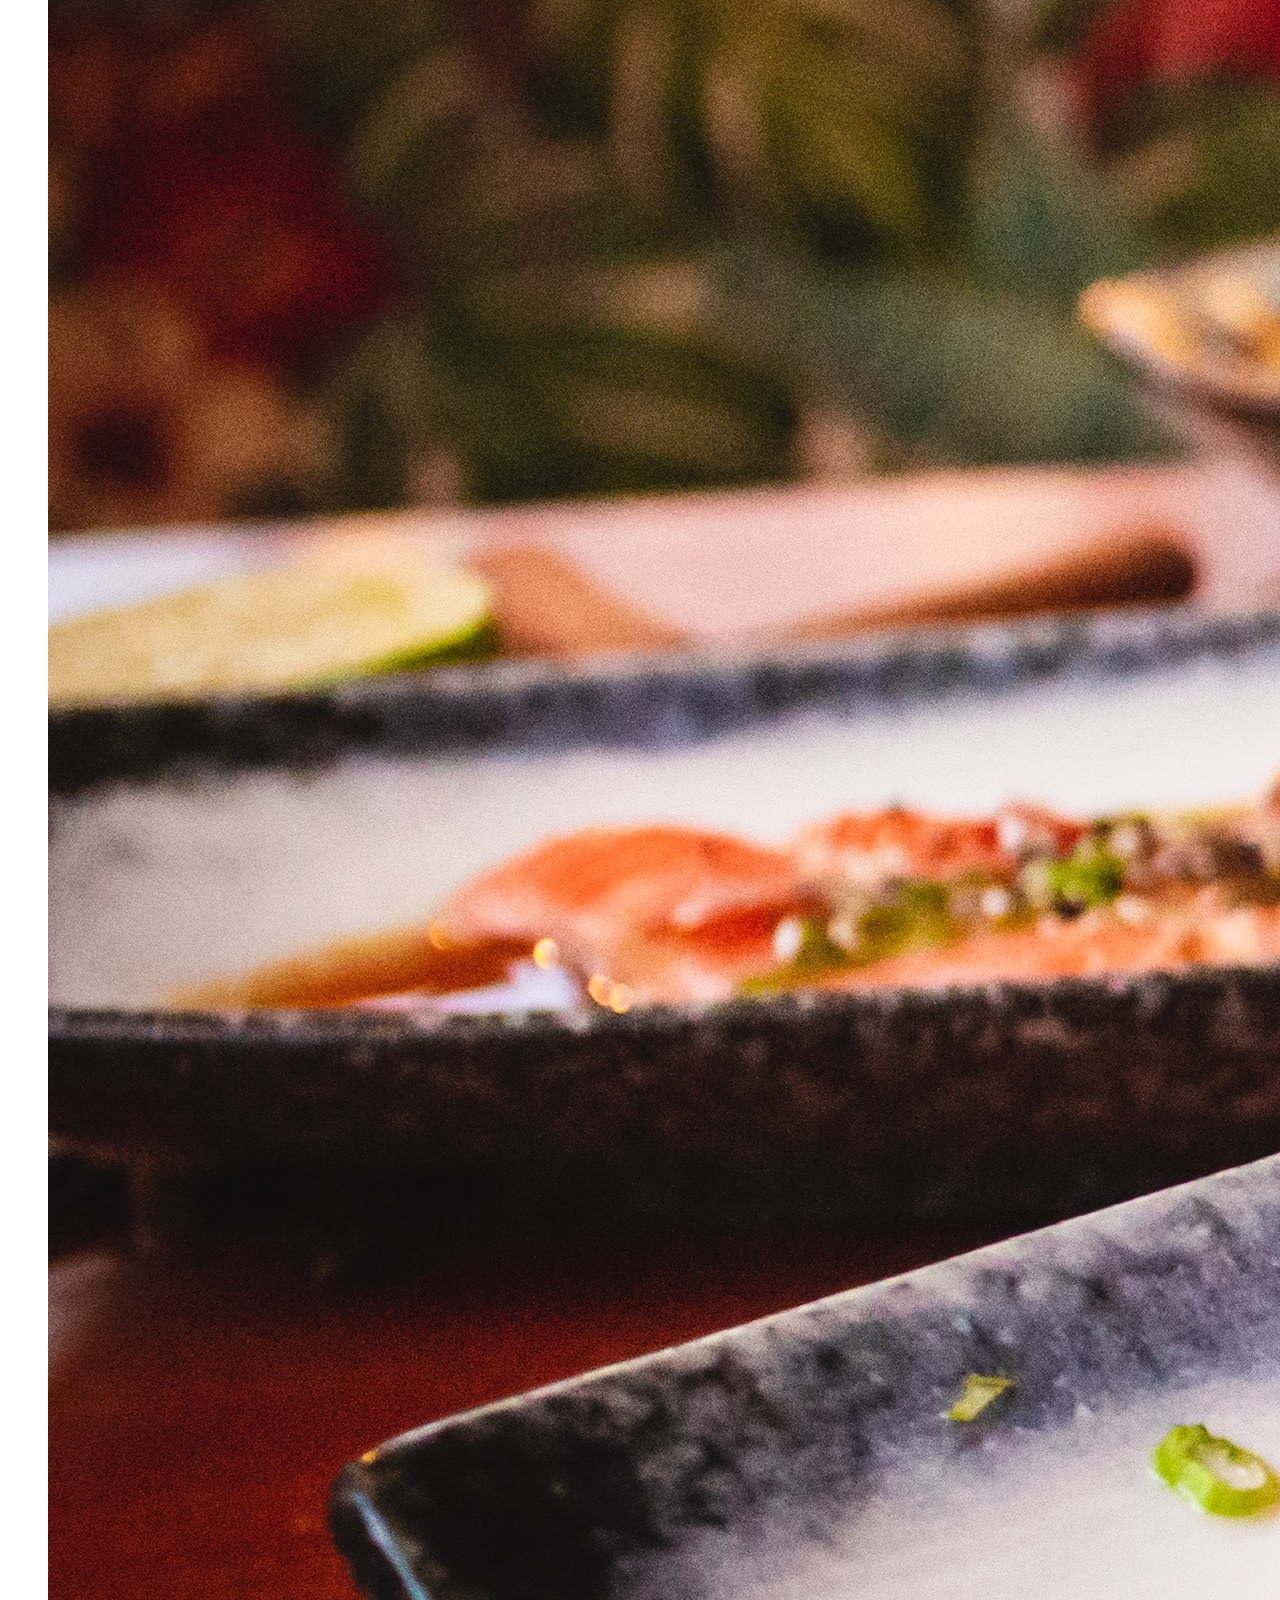
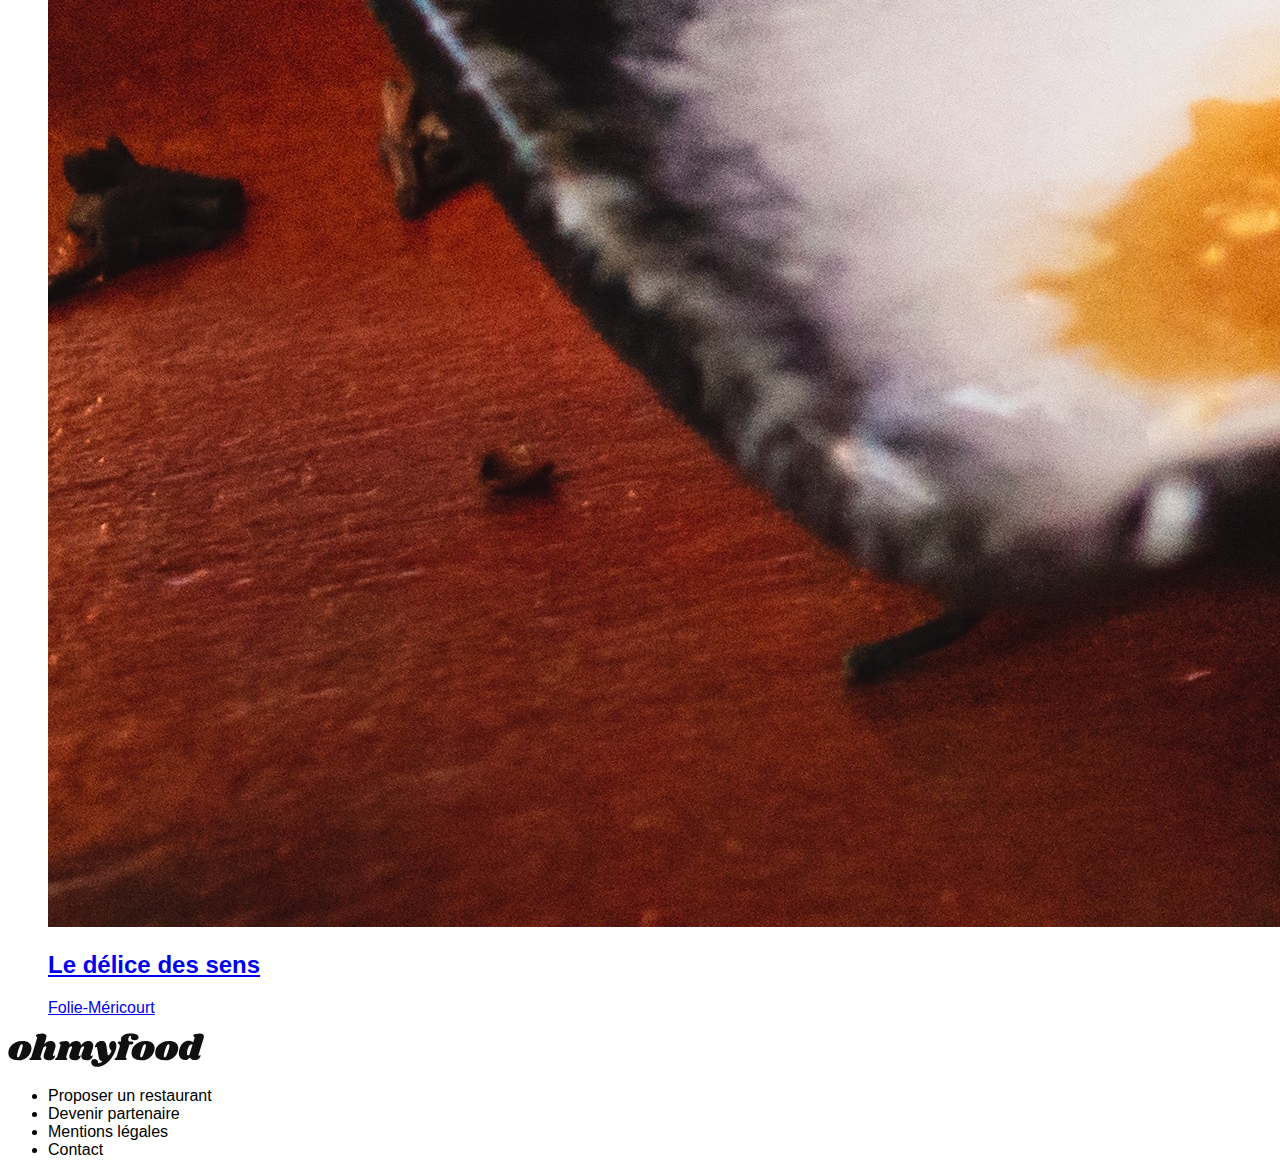
==== commit e0776e1c: "index.html" ====
--- a/OhMyFood/index.html
+++ b/OhMyFood/index.html
@@ -4,7 +4,7 @@
     <meta charset="UTF-8">
     <meta name="viewport" content="width=device-width, initial-scale=1.0">
     <title>OhMyFood</title>
-    <link rel="stylesheet" href="style.css">
+    <link rel="stylesheet" href="css/style.css">
     <link rel="preconnect" href="https://fonts.googleapis.com">
     <link rel="preconnect" href="https://fonts.gstatic.com" crossorigin>
     <link href="https://fonts.googleapis.com/css2?family=Raleway:wght@400;500;700&display=swap" rel="stylesheet">
@@ -48,18 +48,21 @@
                             <a href="" class="mon-button">
                                 <i class="fa-solid fa-mobile-screen-button"></i>
                                 Choisissez un restaurant
+                                <p>1</p>
                             </a>
                         </li>
                         <li>
                             <a href="" class="mon-button">                                
                                 <i class="fa-solid fa-list"></i>
                                 Composez votre menu
+                                <p>2</p>
                             </a>
                         </li>
                         <li>
                             <a href="" class="mon-button">
                                 <i class="fa-solid fa-store"></i>
                                 Dégustez au restaurant
+                                <p>3</p>
                             </a>
                         </li>
                     </ol>
@@ -68,44 +71,54 @@
             <section id="restaurant">
                 <h1>Restaurants</h1>
                 <figure>
+                    <a href="la-palette-du-gout.html">
+                        <p class="newlist">Nouveau</p>
                     <img src="images/restaurants/jay-wennington-N_Y88TWmGwA-unsplash.jpg" alt="la palette de gout">
                     <figcaption>
                         <h2>La palette du goût</h2>
                         <div class="content">
-                            <p>Ménilmontant</p>
-                            <i class="fa-regular fa-heart"></i>
+                            <p class="place">Ménilmontant</p>
                         </div>
-                </figcaption>
+                    </figcaption>
+                </a>
+                <i class="fa-regular fa-heart icon-heart"></i>
                 </figure>
                 <figure>
-                    <img src="images/restaurants/stil-u2Lp8tXIcjw-unsplash.jpg" alt="La note enchantée">
-                    <figcaption>
-                        <h2>La note enchantée</h2>
-                        <div class="content">                            
-                            <p>Charonne</p>
-                            <i class="fa-regular fa-heart"></i>
-                        </div>
-                    </figcaption>
+                    <a href="la-note-enchantee.html">
+                        <p class="newlist">Nouveau</p>
+                        <img src="images/restaurants/stil-u2Lp8tXIcjw-unsplash.jpg" alt="La note enchantée">
+                        <figcaption>
+                            <h2>La note enchantée</h2>
+                            <div class="content">                            
+                                <p class="place">Charonne</p>
+                                <i class="fa-regular fa-heart icon-heart"></i>
+                            </div>
+                        </figcaption>
+                    </a>
                 </figure>
                 <figure>
-                    <img src="images/restaurants/toa-heftiba-DQKerTsQwi0-unsplash.jpg" alt="À la française">
-                    <figcaption>
-                        <h2>À la française</h2>
-                        <div class="content">                            
-                            <p>Cité Rouge</p>
-                            <i class="fa-regular fa-heart"></i>
-                        </div>
-                    </figcaption>
+                    <a href="a-la-francaise.html">
+                        <img src="images/restaurants/toa-heftiba-DQKerTsQwi0-unsplash.jpg" alt="À la française">
+                        <figcaption>
+                            <h2>À la française</h2>
+                            <div class="content">                            
+                                <p class="place">Cité Rouge</p>
+                                <i class="fa-regular fa-heart icon-heart"></i>
+                            </div>
+                        </figcaption>
+                    </a>
                 </figure>
                 <figure>
-                    <img src="images/restaurants/louis-hansel-shotsoflouis-qNBGVyOCY8Q-unsplash.jpg" alt="">
-                    <figcaption>
-                        <h2>Le délice des sens</h2>
-                        <div class="content">                            
-                            <p>Folie-Méricourt</p>
-                            <i class="fa-regular fa-heart"></i>
-                        </div>
-                    </figcaption>
+                    <a href="le-delice-des-sens.html">
+                        <img src="images/restaurants/louis-hansel-shotsoflouis-qNBGVyOCY8Q-unsplash.jpg" alt="">
+                        <figcaption>
+                            <h2>Le délice des sens</h2>
+                            <div class="content">                            
+                                <p class="place">Folie-Méricourt</p>
+                                <i class="fa-regular fa-heart icon-heart"></i>
+                            </div>
+                        </figcaption>
+                    </a>
                 </figure>
             </section>
         </section>
@@ -126,4 +139,4 @@
         </div>
     </footer>
 </body>
-</html>+</html>
--- a/OhMyFood/css/style.css
+++ b/OhMyFood/css/style.css
@@ -0,0 +1,184 @@
+/****** General ***********/
+* {
+    font-family: 'Roboto', sans-serif;
+    
+}
+
+:root {
+    --main-color: #9356DC;
+    --main-bg-color: #F2F2F2;
+    --button-bg-color:linear-gradient(193.33deg, #9356DC -11.44%, #FF79DA 123.93%);
+ 
+}
+
+@media only screen and (max-width: 640px){
+
+    body {
+        margin: 0;
+        padding: 0px;
+    }
+
+   footer {  
+    background-color:#353535;
+    padding-top: 30px;
+    padding-bottom: 10px;
+   }
+   footer img {
+    padding-left: 37px;
+    filter: invert(100%) sepia(0%) saturate(7500%) hue-rotate(120deg) brightness(120%) contrast(102%);
+    width: 138px;
+   }
+   .footer-nav nav ul li {
+    color: white;
+    list-style: none;
+    padding-bottom: 10px;
+   }
+   footer i {
+    font-size: 15px;
+   }
+    figure img {
+        width: 100%;
+        height: 200px;
+        object-fit: cover;
+        border-top-left-radius: 20px;
+        border-top-right-radius: 20px;
+    }
+    figure {
+        background-color: white;
+        border-radius: 20px;
+        width: 85%;
+    }
+    figcaption {
+        padding-left: 15px;
+        
+    }
+    figcaption .content {
+        display: flex;
+        justify-content: space-between;
+    }
+
+    i {
+        padding-right: 15px;
+        margin-top: -30px;
+        font-size: 25px;
+    }
+    .new {
+        display: flex;
+        margin-bottom: 25px;
+    }
+    #restaurant {
+        background-color: var(--main-bg-color);
+        padding-bottom: 50px;
+        padding-top: 25px;
+        margin-left: -15px;
+    }
+    #restaurant h1 {
+        padding-left: 40px;
+        font-size: 24px;
+    }
+    #restaurant h2 {
+        font-size: 18px;
+    }
+    #restaurant p {
+        font-size: 17px;
+        margin-top: -15px;
+        padding-bottom: 15px;
+    }
+    nav ol li {
+        margin-left: -20px;
+        padding-bottom: 20px;
+        list-style: none;
+    }
+    nav ol li p {
+        border-radius :50px;
+        text-align: center;
+        background :var(--main-color);
+        color: white;
+        width: 20px;
+
+    }
+
+    .mon-button {
+        text-decoration :none;
+        color:#000;
+        display:inline-block;
+        width: 95%;
+        height:60px;
+        line-height:60px;
+        vertical-align:middle;
+        text-align:center;
+        border-radius :15px;
+        background :var(--main-bg-color);
+        box-shadow: 2px 4px 3px lightgrey;
+    }
+    .fonctionnement h1 {
+        padding-left: 20px;
+        font-size: 24px;
+        margin-top: 30px;
+    }
+    .fonctionnement {
+        padding-bottom: 25px;
+        padding-top: 20px;
+    }
+
+    .bouton{
+        line-height: 50px;
+        text-align: center;
+        width: 55%;
+        color: white;
+        background-color:var(--main-color);
+        border-radius: 25px;
+        height:50px;
+        font-size: 16px;
+        text-decoration: none;
+    }
+    .reservation {
+        display: flex;
+        flex-direction: column;
+        width: 100%;
+        align-items: center;
+        background-color: var(--main-bg-color);
+        padding-bottom: 40px;
+    }
+    .reservation p {
+        width: 85%;
+        font-size: 18px;
+        text-align: center;
+        margin-top: 0px;
+    }
+    .reservation h1 {
+        width: 70%;
+        text-align: center;
+        margin-bottom: 10px;
+    }
+    input {
+        background-color:#EAEAEA;
+        color: #353535;
+        border: none;
+        width: 100%;
+        text-align: center;
+        height: 45px;
+        font-family: 'Roboto';
+        font-size: 16px;
+    }
+        
+    .icon-placeholder {
+        position: relative;
+    }
+
+    .icon-placeholder i {
+        position: absolute;
+        left: 32%;
+        top: 63px;
+        transform: translateY(-100%);
+        font-size: 20px;
+        color: #353535;
+
+    }
+    .header-img {
+        padding-left: 30%;
+        padding-top: 15px;
+        padding-bottom: 10px;
+        box-shadow: 2px 4px 3px black;
+    }
+}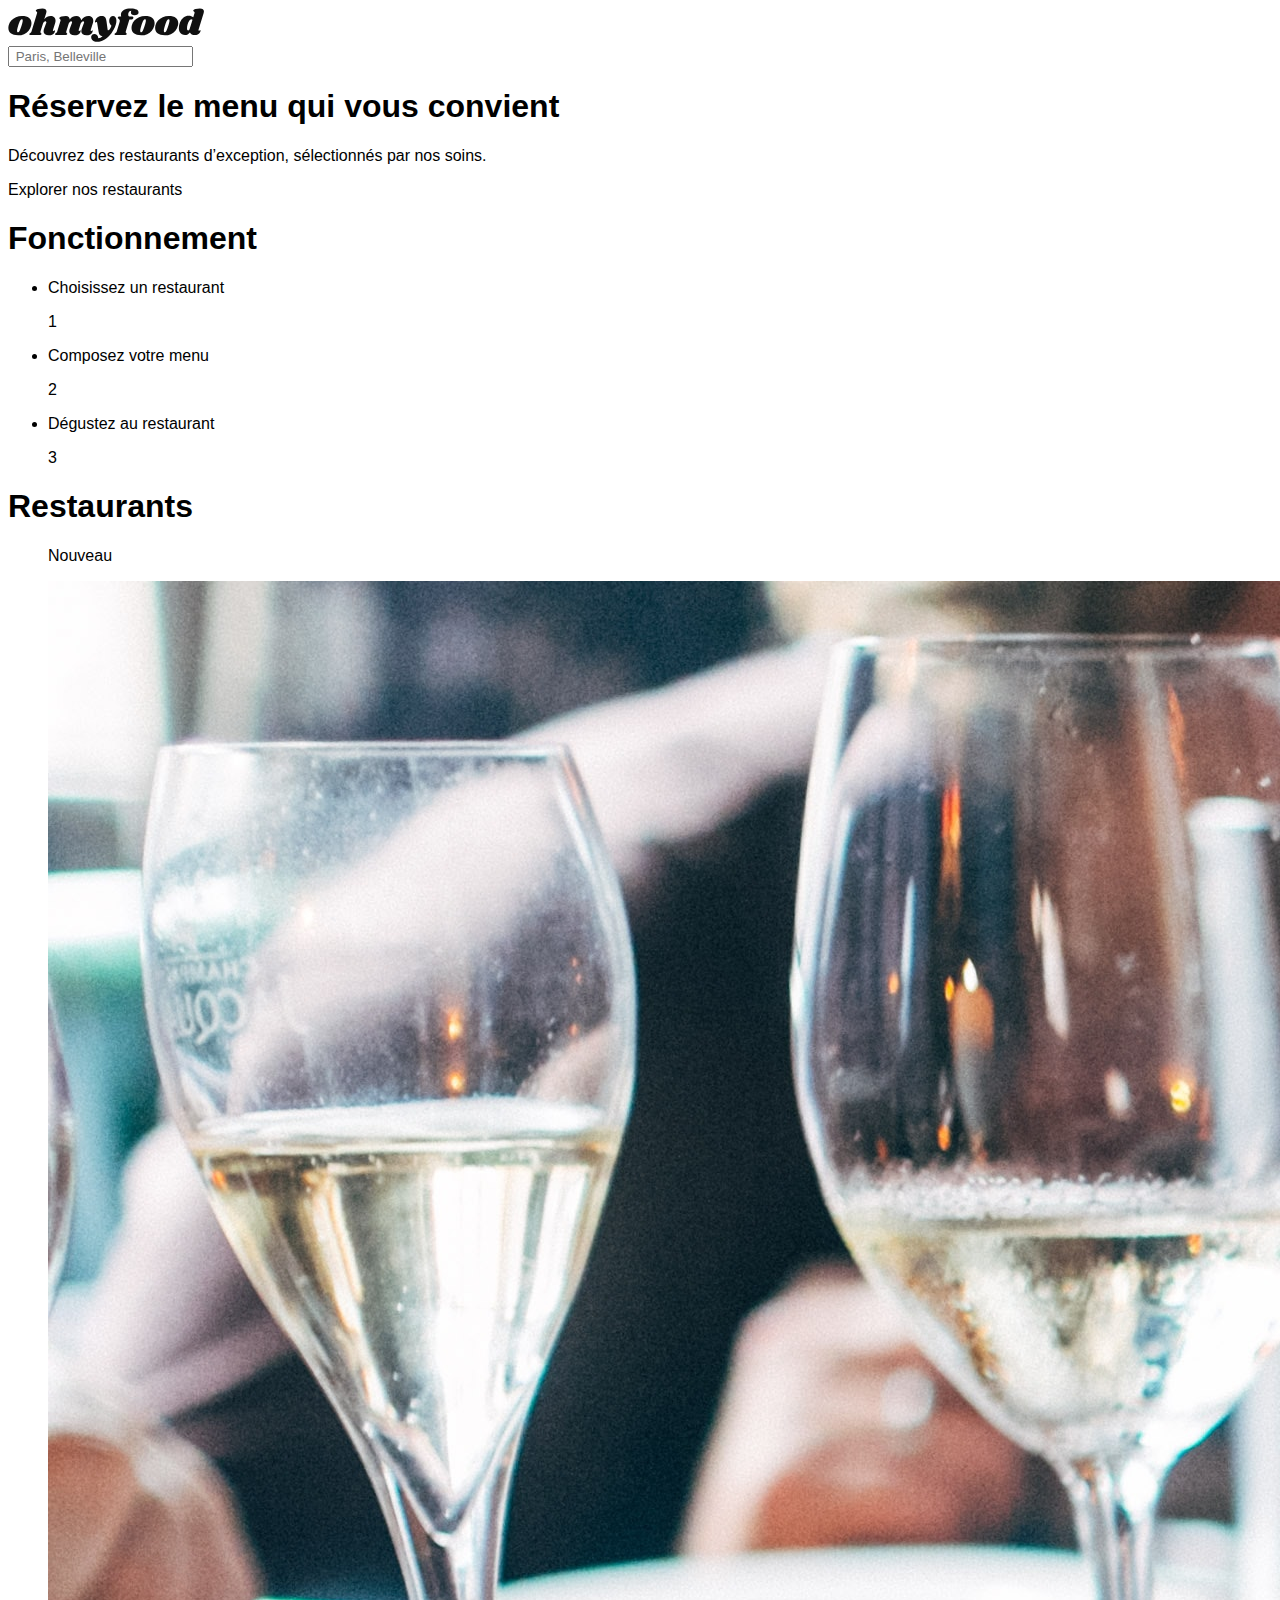
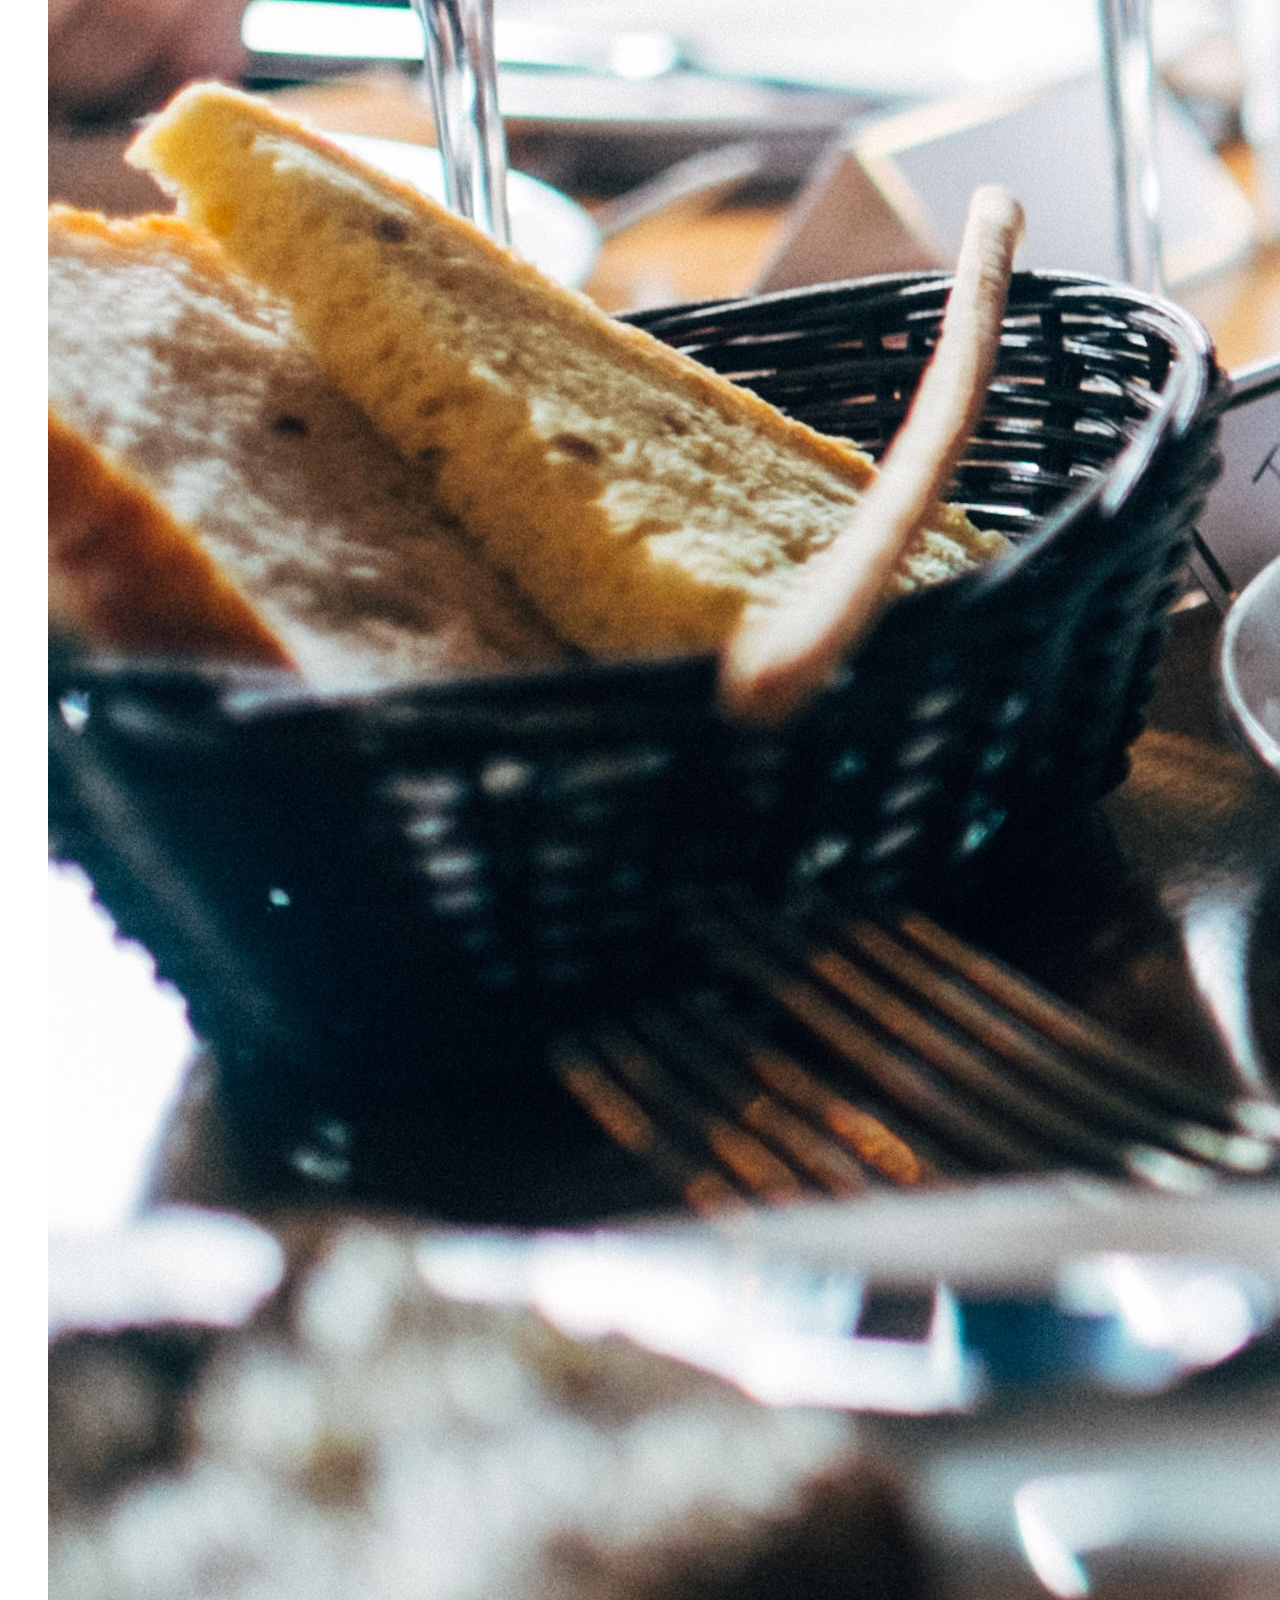
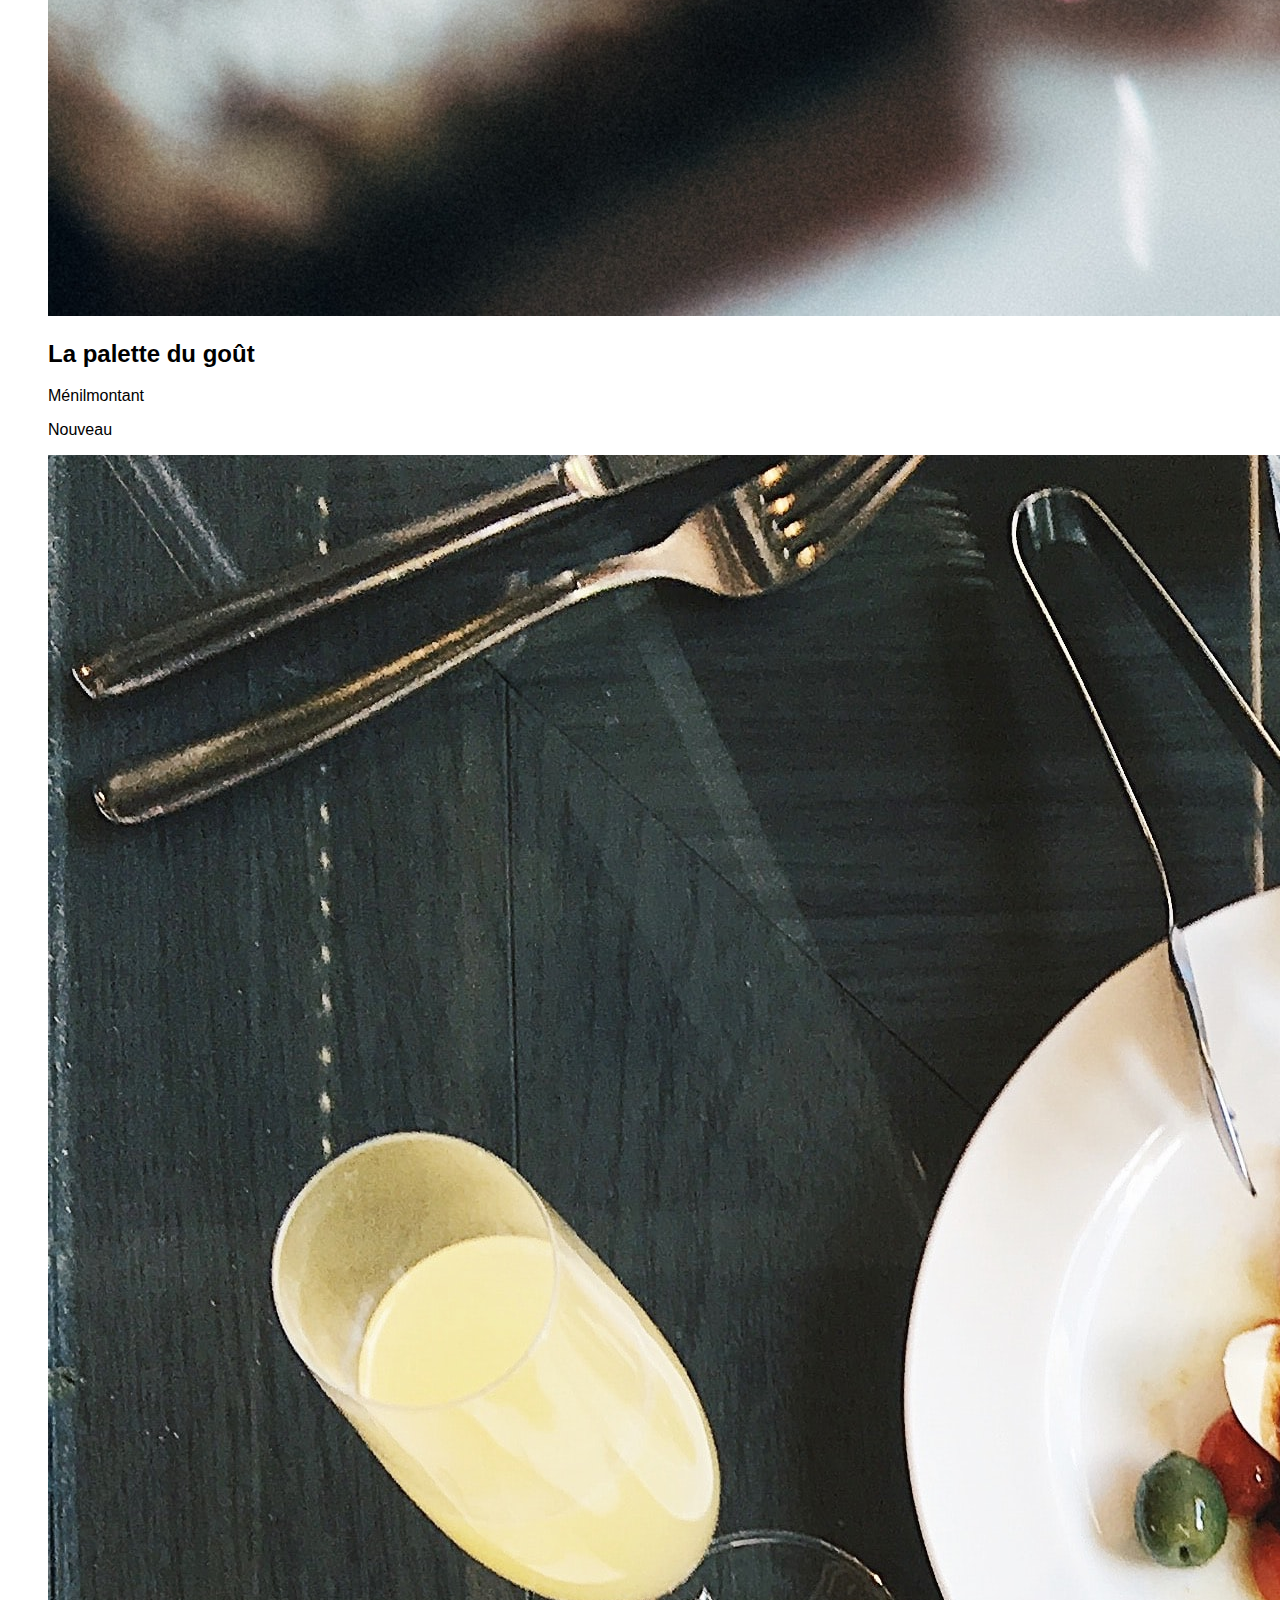
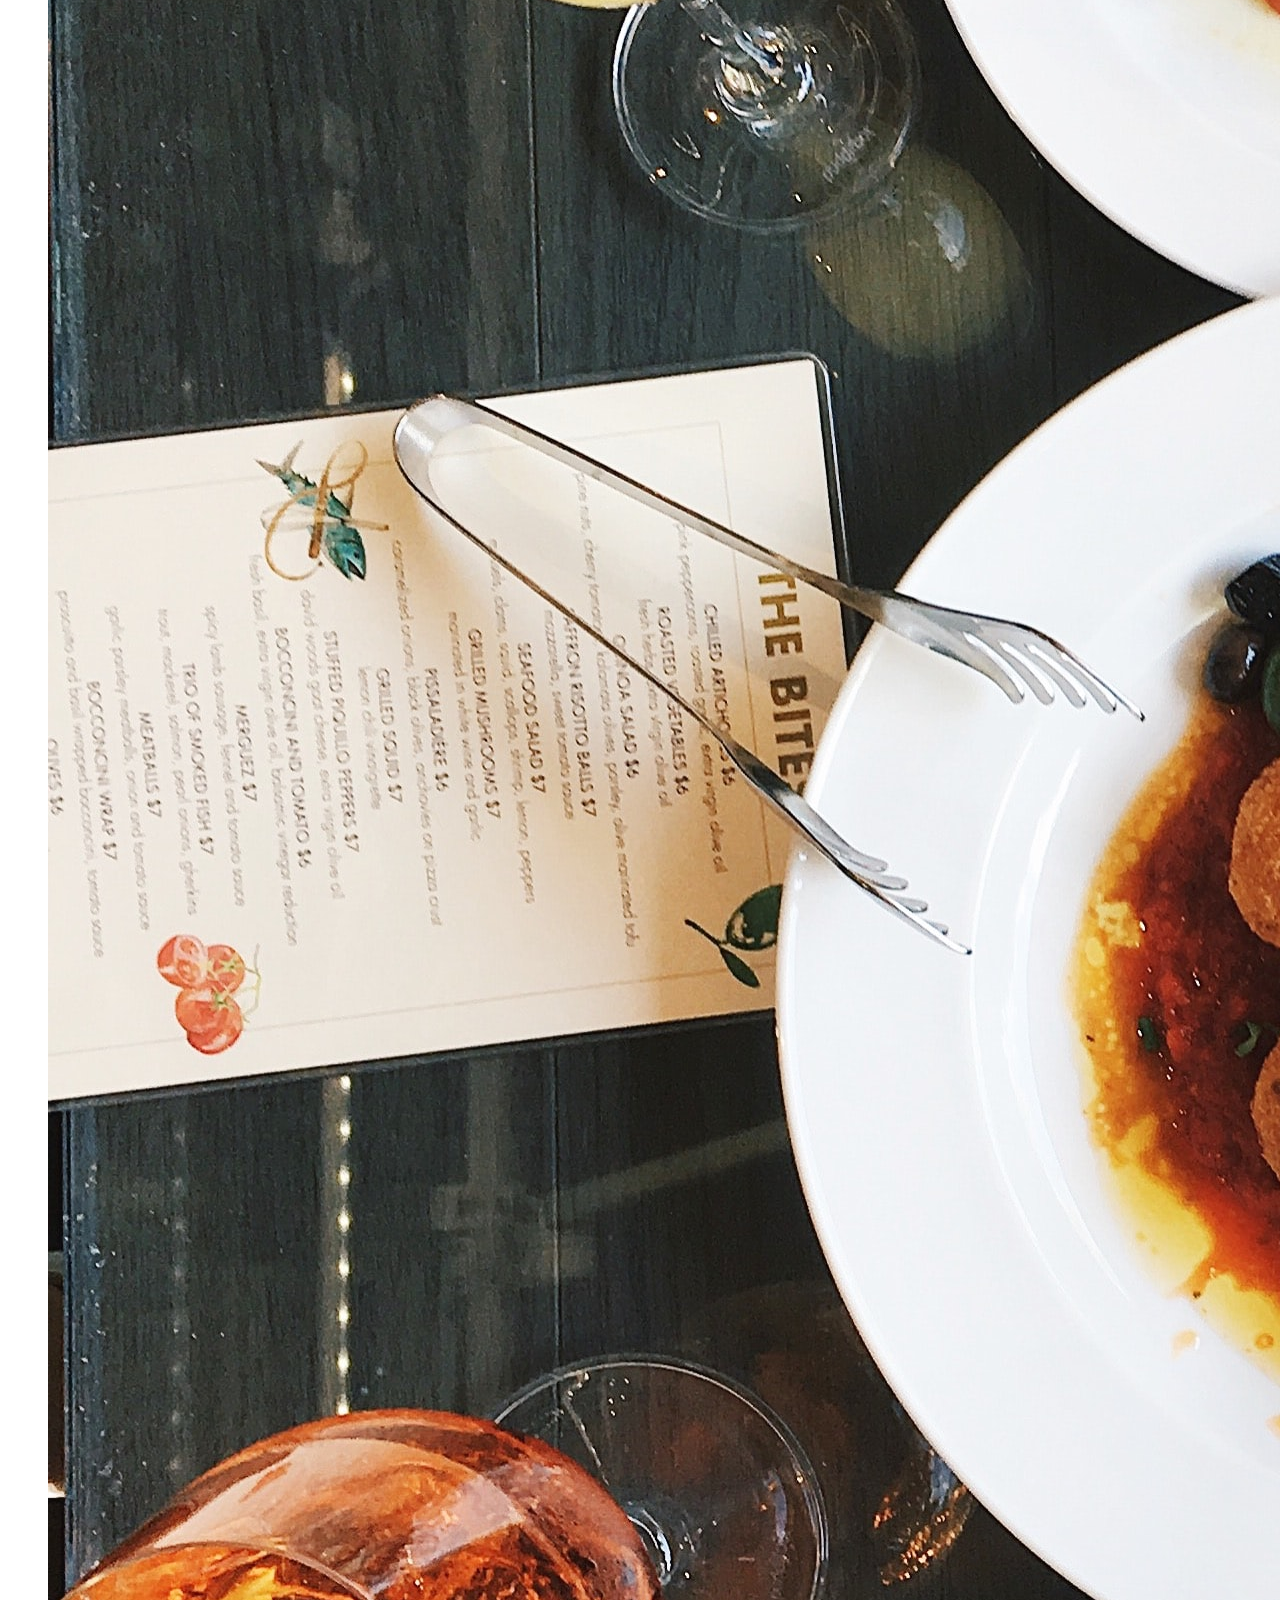
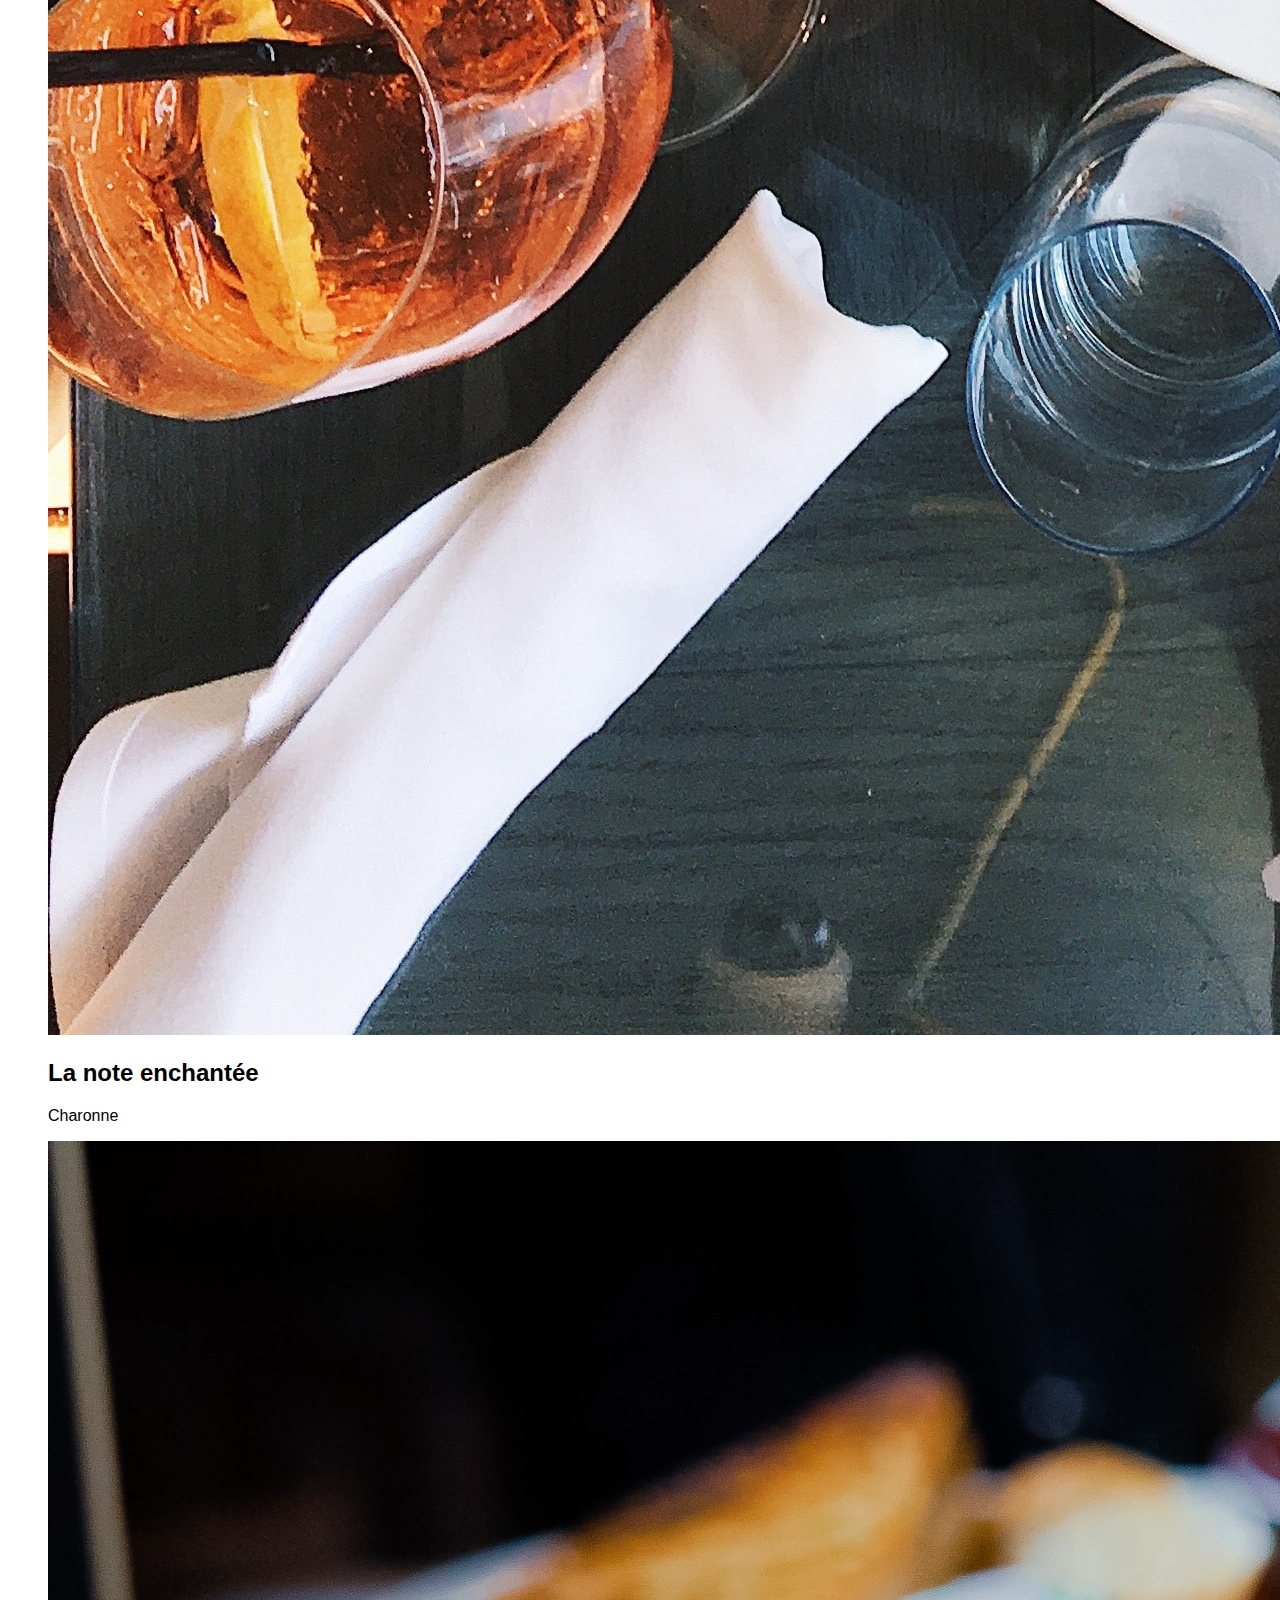
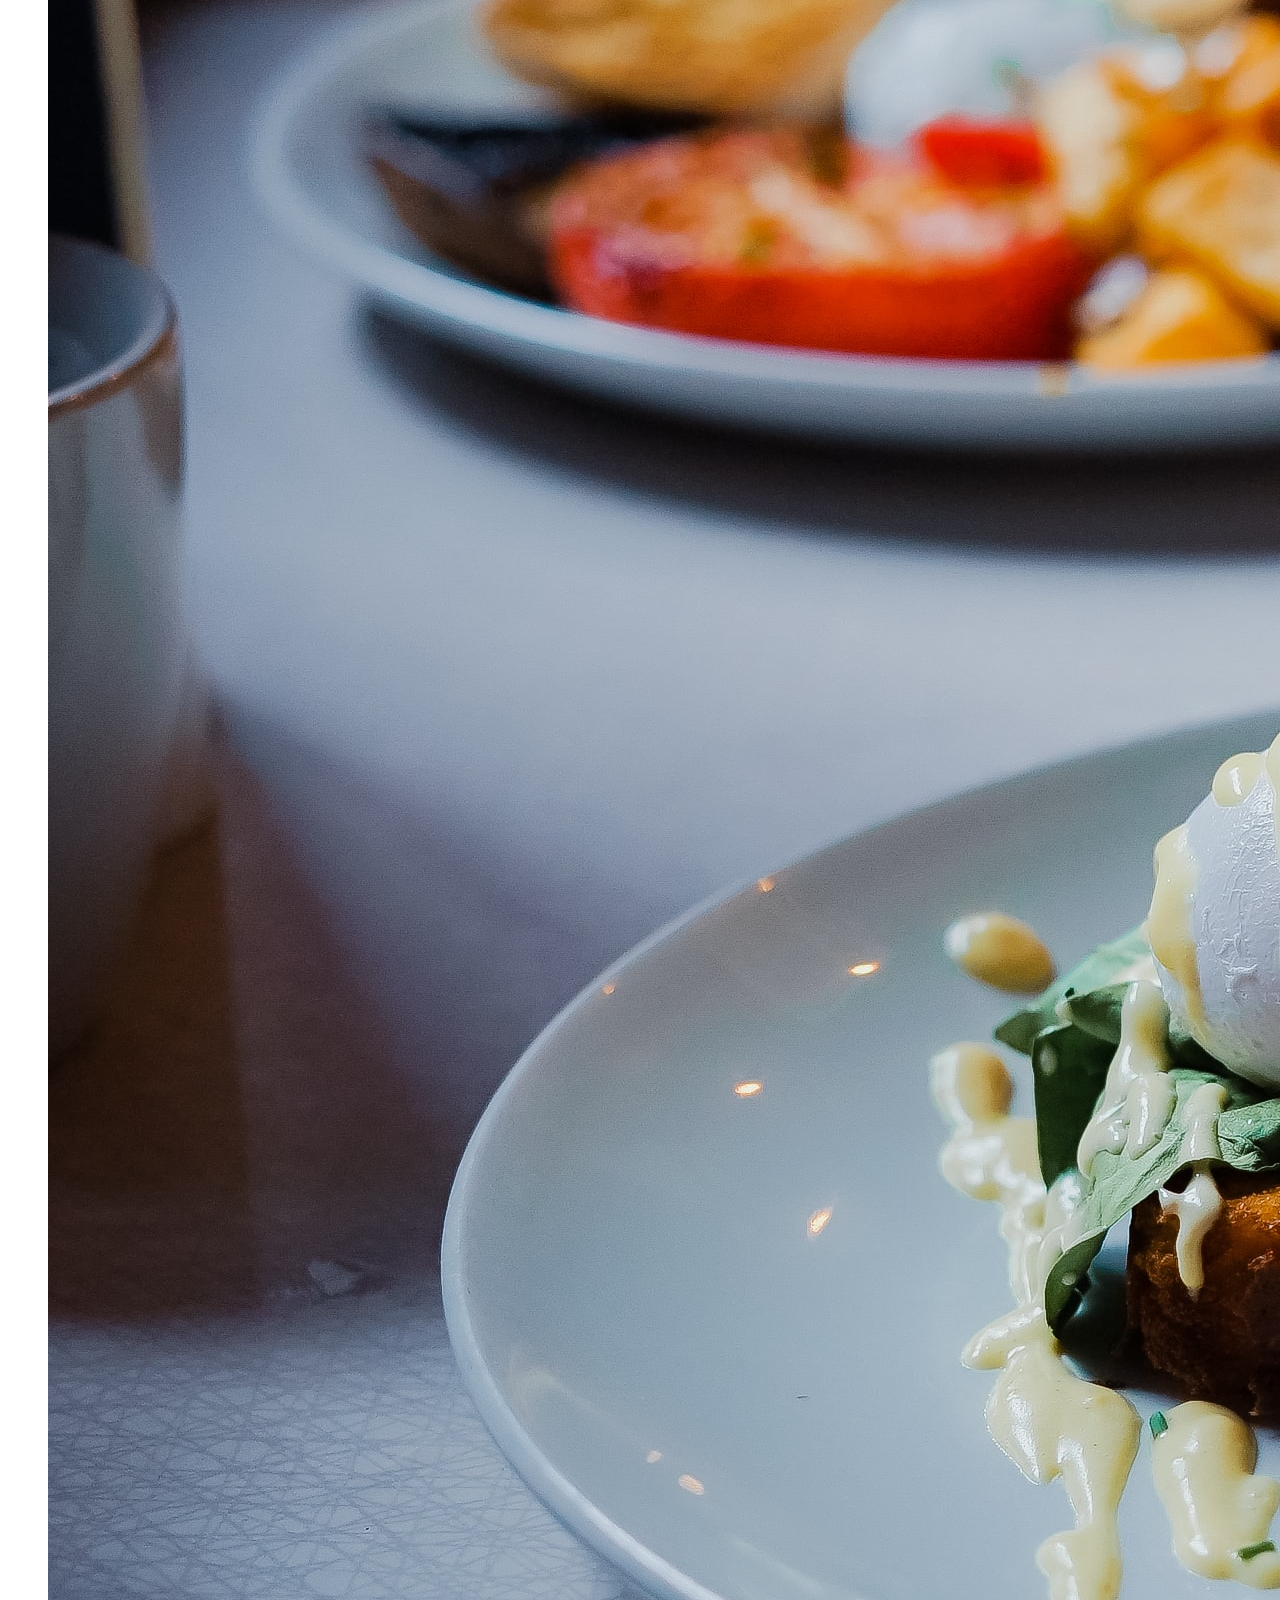
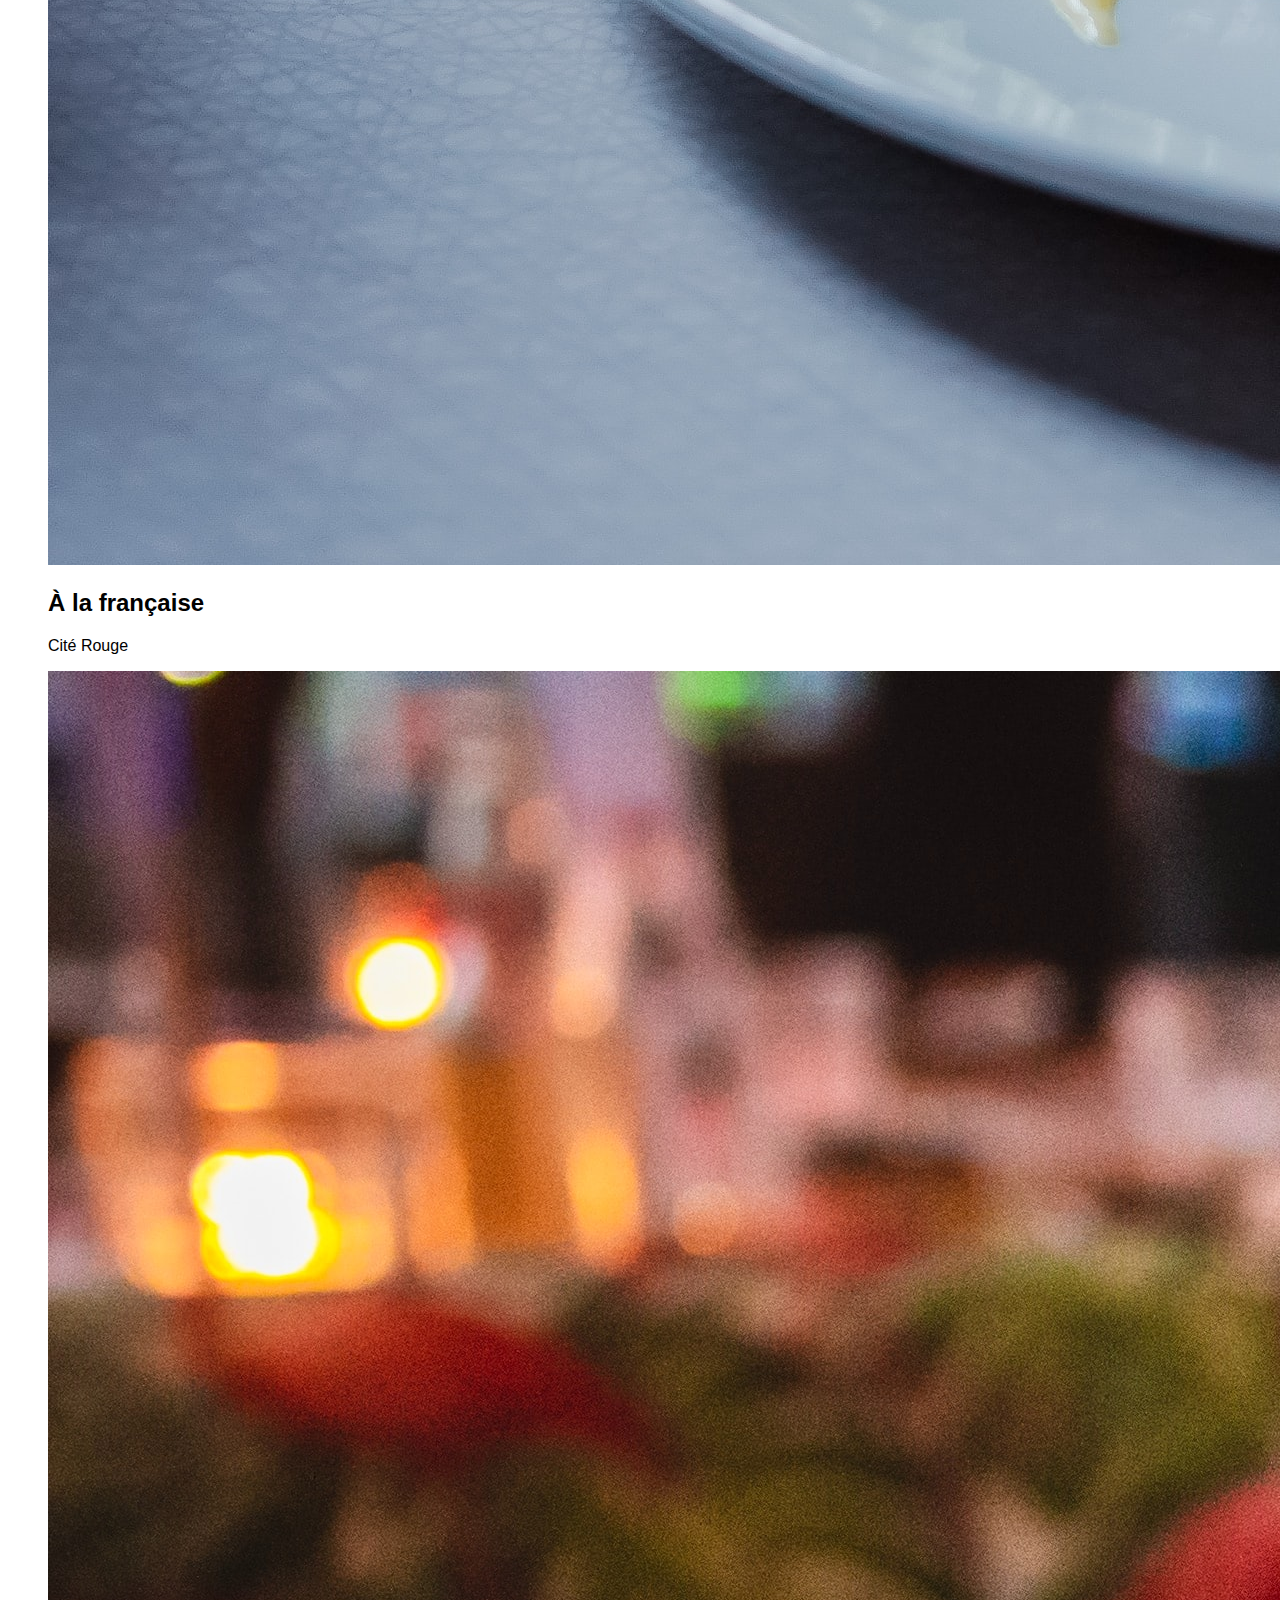
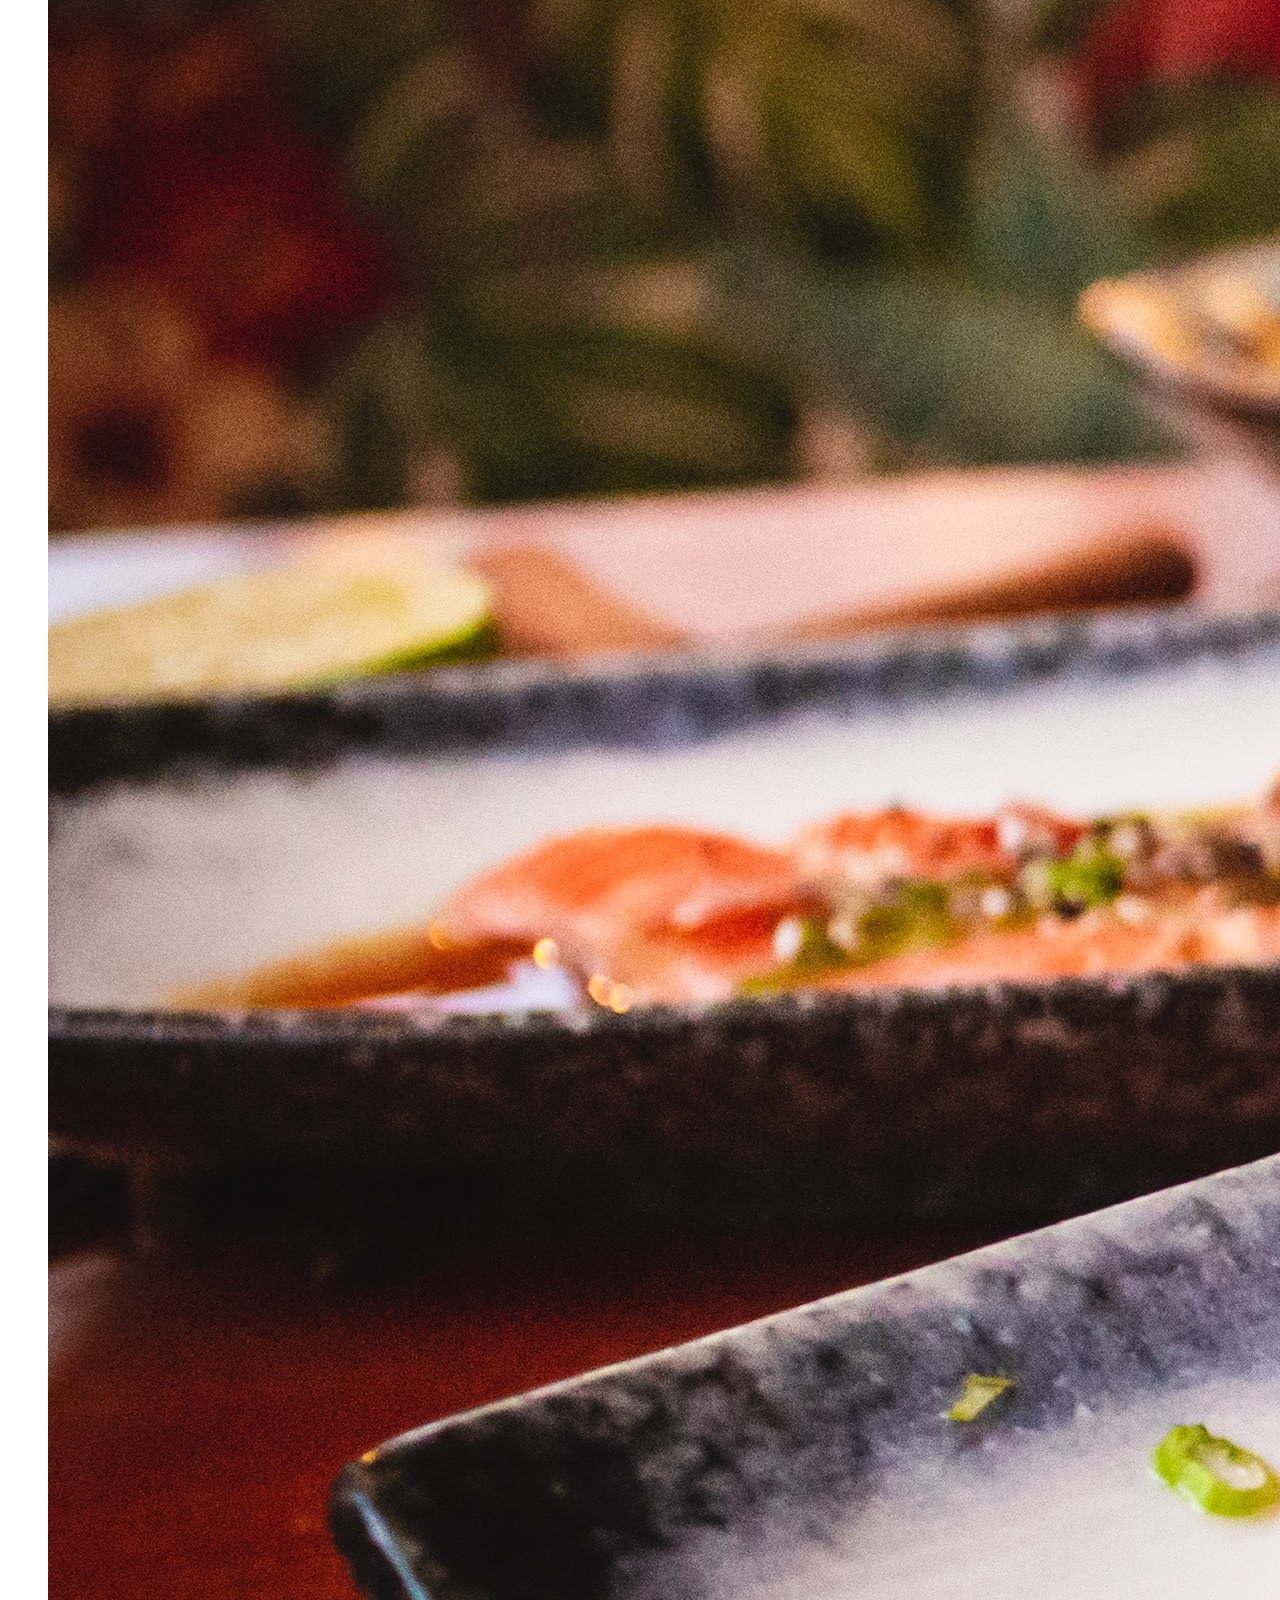
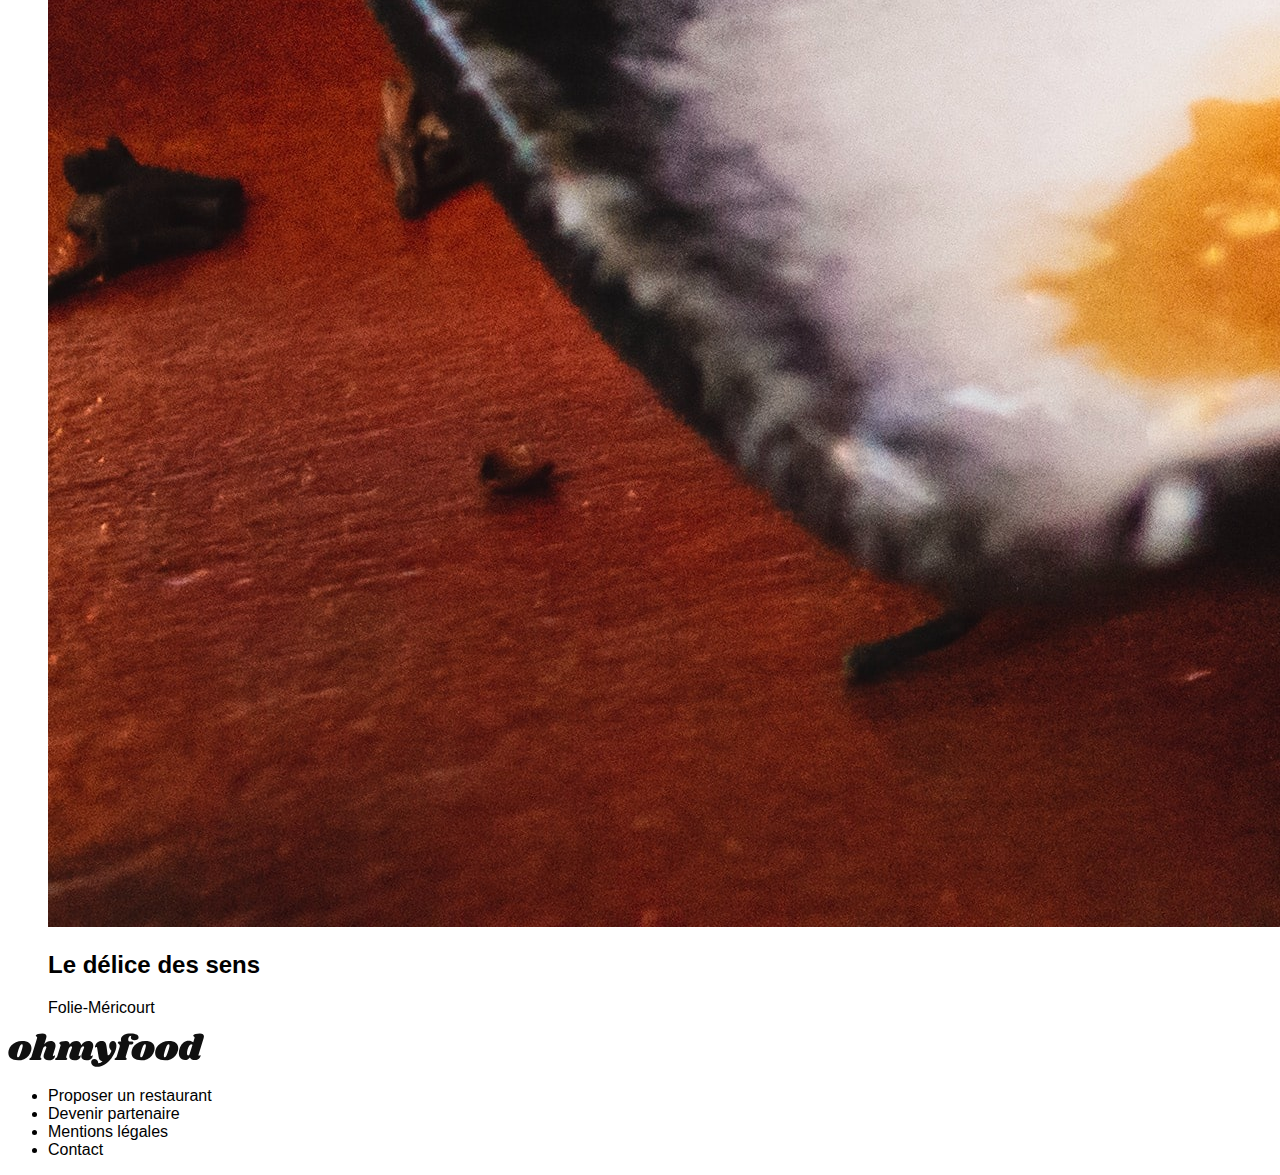
==== commit 37a777c8: "index.html" ====
--- a/OhMyFood/index.html
+++ b/OhMyFood/index.html
@@ -2,7 +2,7 @@
 <html lang="en">
 <head>
     <meta charset="UTF-8">
-    <meta name="viewport" content="width=device-width, initial-scale=1.0">
+    <meta name="viewport" restaurant__content="width=device-width, initial-scale=1.0">
     <title>OhMyFood</title>
     <link rel="stylesheet" href="css/style.css">
     <link rel="preconnect" href="https://fonts.googleapis.com">
@@ -14,12 +14,12 @@
 </head>
 <body>
     <header>
-        <div class="header-img">
+        <div class="header__img">
             <a href="">
                 <img src="images/logo/ohmyfood@2x.svg" alt="logo de ohmyfood">
             </a>
         </div>
-        <div class="search-bar">
+        <div class="header__searchbar">
             <form method="post" action="#">
                 <div class="icon-placeholder">
                     <i class="fa-solid fa-location-dot"></i>
@@ -35,7 +35,6 @@
                 Découvrez des restaurants d’exception, sélectionnés par nos soins.
             </p>
             <a class="bouton" href="#restaurant">
-
                 Explorer nos restaurants
             </a>
         </section>
@@ -43,83 +42,85 @@
             <section class="fonctionnement">
                 <h1>Fonctionnement</h1>
                 <nav>
-                    <ol>
+                    <ul>
                         <li> 
-                            <a href="" class="mon-button">
+                            <a href="" class="mon__button">
                                 <i class="fa-solid fa-mobile-screen-button"></i>
                                 Choisissez un restaurant
-                                <p>1</p>
                             </a>
+                            <p>1</p>
                         </li>
                         <li>
-                            <a href="" class="mon-button">                                
+                            <a href="" class="mon__button">                                
                                 <i class="fa-solid fa-list"></i>
                                 Composez votre menu
-                                <p>2</p>
                             </a>
+                            <p>2</p>
                         </li>
                         <li>
-                            <a href="" class="mon-button">
+                            <a href="" class="mon__button">
                                 <i class="fa-solid fa-store"></i>
                                 Dégustez au restaurant
-                                <p>3</p>
                             </a>
+                            <p>3</p>
                         </li>
-                    </ol>
+                    </ul>
                 </nav>
             </section>
             <section id="restaurant">
                 <h1>Restaurants</h1>
-                <figure>
-                    <a href="la-palette-du-gout.html">
-                        <p class="newlist">Nouveau</p>
-                    <img src="images/restaurants/jay-wennington-N_Y88TWmGwA-unsplash.jpg" alt="la palette de gout">
-                    <figcaption>
-                        <h2>La palette du goût</h2>
-                        <div class="content">
-                            <p class="place">Ménilmontant</p>
-                        </div>
-                    </figcaption>
-                </a>
-                <i class="fa-regular fa-heart icon-heart"></i>
-                </figure>
-                <figure>
-                    <a href="la-note-enchantee.html">
-                        <p class="newlist">Nouveau</p>
-                        <img src="images/restaurants/stil-u2Lp8tXIcjw-unsplash.jpg" alt="La note enchantée">
+                <div class="restaurant__figure">
+                    <figure>
+                        <a href="la-palette-du-gout.html">
+                            <p class="restaurant__list">Nouveau</p>
+                        <img src="images/restaurants/jay-wennington-N_Y88TWmGwA-unsplash.jpg" alt="la palette de gout">
                         <figcaption>
-                            <h2>La note enchantée</h2>
-                            <div class="content">                            
-                                <p class="place">Charonne</p>
+                            <h2>La palette du goût</h2>
+                            <div class="restaurant__content">
+                                <p class="restaurant__place">Ménilmontant</p>
                                 <i class="fa-regular fa-heart icon-heart"></i>
                             </div>
                         </figcaption>
                     </a>
-                </figure>
-                <figure>
-                    <a href="a-la-francaise.html">
-                        <img src="images/restaurants/toa-heftiba-DQKerTsQwi0-unsplash.jpg" alt="À la française">
-                        <figcaption>
-                            <h2>À la française</h2>
-                            <div class="content">                            
-                                <p class="place">Cité Rouge</p>
-                                <i class="fa-regular fa-heart icon-heart"></i>
-                            </div>
-                        </figcaption>
-                    </a>
-                </figure>
-                <figure>
-                    <a href="le-delice-des-sens.html">
-                        <img src="images/restaurants/louis-hansel-shotsoflouis-qNBGVyOCY8Q-unsplash.jpg" alt="">
-                        <figcaption>
-                            <h2>Le délice des sens</h2>
-                            <div class="content">                            
-                                <p class="place">Folie-Méricourt</p>
-                                <i class="fa-regular fa-heart icon-heart"></i>
-                            </div>
-                        </figcaption>
-                    </a>
-                </figure>
+                    </figure>
+                    <figure>
+                        <a href="la-note-enchantee.html">
+                            <p class="restaurant__list">Nouveau</p>
+                            <img src="images/restaurants/stil-u2Lp8tXIcjw-unsplash.jpg" alt="La note enchantée">
+                            <figcaption>
+                                <h2>La note enchantée</h2>
+                                <div class="restaurant__content">                            
+                                    <p class="restaurant__place">Charonne</p>
+                                    <i class="fa-regular fa-heart icon-heart"></i>
+                                </div>
+                            </figcaption>
+                        </a>
+                    </figure>
+                    <figure>
+                        <a href="a-la-francaise.html">
+                            <img src="images/restaurants/toa-heftiba-DQKerTsQwi0-unsplash.jpg" alt="À la française">
+                            <figcaption>
+                                <h2>À la française</h2>
+                                <div class="restaurant__content">                            
+                                    <p class="restaurant__place">Cité Rouge</p>
+                                    <i class="fa-regular fa-heart icon-heart"></i>
+                                </div>
+                            </figcaption>
+                        </a>
+                    </figure>
+                    <figure>
+                        <a href="le-delice-des-sens.html">
+                            <img src="images/restaurants/louis-hansel-shotsoflouis-qNBGVyOCY8Q-unsplash.jpg" alt="">
+                            <figcaption>
+                                <h2>Le délice des sens</h2>
+                                <div class="restaurant__content">                            
+                                    <p class="restaurant__place">Folie-Méricourt</p>
+                                    <i class="fa-regular fa-heart icon-heart"></i>
+                                </div>
+                            </figcaption>
+                        </a>
+                    </figure>
+                </div>
             </section>
         </section>
     </main>
@@ -129,11 +130,17 @@
             <nav>
                 <ul>
                     <li>
-                        <i class="fa-solid fa-utensils"></i>Proposer un restaurant</li>
+                        <i class="fa-solid fa-utensils"></i>Proposer un restaurant
+                    </li>
                     <li>
-                        <i class="fa-solid fa-handshake-angle"></i>Devenir partenaire</li>
-                    <li>Mentions légales</li>
-                    <li>Contact</li>
+                        <i class="fa-solid fa-handshake-angle"></i>Devenir partenaire
+                    </li>
+                    <li>
+                        Mentions légales
+                    </li>
+                    <li>
+                        Contact
+                    </li>
                 </ul>
             </nav>
         </div>
--- a/OhMyFood/css/style.css
+++ b/OhMyFood/css/style.css
@@ -1,184 +1,679 @@
-/****** General ***********/
-* {
-    font-family: 'Roboto', sans-serif;
-    
-}
-
-:root {
-    --main-color: #9356DC;
-    --main-bg-color: #F2F2F2;
-    --button-bg-color:linear-gradient(193.33deg, #9356DC -11.44%, #FF79DA 123.93%);
- 
-}
-
-@media only screen and (max-width: 640px){
-
-    body {
-        margin: 0;
-        padding: 0px;
-    }
-
-   footer {  
-    background-color:#353535;
-    padding-top: 30px;
-    padding-bottom: 10px;
-   }
-   footer img {
-    padding-left: 37px;
-    filter: invert(100%) sepia(0%) saturate(7500%) hue-rotate(120deg) brightness(120%) contrast(102%);
-    width: 138px;
-   }
-   .footer-nav nav ul li {
-    color: white;
-    list-style: none;
-    padding-bottom: 10px;
-   }
-   footer i {
-    font-size: 15px;
-   }
-    figure img {
-        width: 100%;
-        height: 200px;
-        object-fit: cover;
-        border-top-left-radius: 20px;
-        border-top-right-radius: 20px;
-    }
-    figure {
-        background-color: white;
-        border-radius: 20px;
-        width: 85%;
-    }
-    figcaption {
-        padding-left: 15px;
-        
-    }
-    figcaption .content {
-        display: flex;
-        justify-content: space-between;
-    }
-
-    i {
-        padding-right: 15px;
-        margin-top: -30px;
-        font-size: 25px;
-    }
-    .new {
-        display: flex;
-        margin-bottom: 25px;
-    }
-    #restaurant {
-        background-color: var(--main-bg-color);
-        padding-bottom: 50px;
-        padding-top: 25px;
-        margin-left: -15px;
-    }
-    #restaurant h1 {
-        padding-left: 40px;
-        font-size: 24px;
-    }
-    #restaurant h2 {
-        font-size: 18px;
-    }
-    #restaurant p {
-        font-size: 17px;
-        margin-top: -15px;
-        padding-bottom: 15px;
-    }
-    nav ol li {
-        margin-left: -20px;
-        padding-bottom: 20px;
-        list-style: none;
-    }
-    nav ol li p {
-        border-radius :50px;
-        text-align: center;
-        background :var(--main-color);
-        color: white;
-        width: 20px;
-
-    }
-
-    .mon-button {
-        text-decoration :none;
-        color:#000;
-        display:inline-block;
-        width: 95%;
-        height:60px;
-        line-height:60px;
-        vertical-align:middle;
-        text-align:center;
-        border-radius :15px;
-        background :var(--main-bg-color);
-        box-shadow: 2px 4px 3px lightgrey;
-    }
-    .fonctionnement h1 {
-        padding-left: 20px;
-        font-size: 24px;
-        margin-top: 30px;
-    }
-    .fonctionnement {
-        padding-bottom: 25px;
-        padding-top: 20px;
-    }
-
-    .bouton{
-        line-height: 50px;
-        text-align: center;
-        width: 55%;
-        color: white;
-        background-color:var(--main-color);
-        border-radius: 25px;
-        height:50px;
-        font-size: 16px;
-        text-decoration: none;
-    }
-    .reservation {
-        display: flex;
-        flex-direction: column;
-        width: 100%;
-        align-items: center;
-        background-color: var(--main-bg-color);
-        padding-bottom: 40px;
-    }
-    .reservation p {
-        width: 85%;
-        font-size: 18px;
-        text-align: center;
-        margin-top: 0px;
-    }
-    .reservation h1 {
-        width: 70%;
-        text-align: center;
-        margin-bottom: 10px;
-    }
-    input {
-        background-color:#EAEAEA;
-        color: #353535;
-        border: none;
-        width: 100%;
-        text-align: center;
-        height: 45px;
-        font-family: 'Roboto';
-        font-size: 16px;
-    }
-        
-    .icon-placeholder {
-        position: relative;
-    }
-
-    .icon-placeholder i {
-        position: absolute;
-        left: 32%;
-        top: 63px;
-        transform: translateY(-100%);
-        font-size: 20px;
-        color: #353535;
-
-    }
-    .header-img {
-        padding-left: 30%;
-        padding-top: 15px;
-        padding-bottom: 10px;
-        box-shadow: 2px 4px 3px black;
-    }
-}+/****** General ***********/
+* {
+  font-family: "Roboto", sans-serif;
+}
+
+:root {
+  --main-color: #9356DC;
+  --main-bg-color: #F2F2F2;
+  --button-bg-color:linear-gradient(193.33deg, #9356DC -11.44%, #FF79DA 123.93%);
+}
+
+a {
+  text-decoration: none;
+  color: #000;
+}
+
+@media screen and (max-width: 768px) {
+  body {
+    margin: 0;
+    padding: 0px;
+    background-color: #f6f6f6;
+  }
+  footer {
+    background-color: #353535;
+    padding-top: 30px;
+    padding-bottom: 10px;
+  }
+  footer img {
+    padding-left: 37px;
+    filter: invert(100%) sepia(0%) saturate(7500%) hue-rotate(120deg) brightness(120%) contrast(102%);
+    width: 138px;
+  }
+  footer .footer-nav nav ul li {
+    color: white;
+    list-style: none;
+    padding-bottom: 10px;
+  }
+  footer i {
+    font-size: 15px;
+  }
+  figure {
+    background-color: white;
+    border-radius: 20px;
+    width: 85%;
+  }
+  figure img {
+    width: 100%;
+    height: 200px;
+    -o-object-fit: cover;
+       object-fit: cover;
+    border-top-left-radius: 20px;
+    border-top-right-radius: 20px;
+  }
+  figure figcaption {
+    padding-left: 15px;
+  }
+  .restaurant__content {
+    display: flex;
+    justify-content: space-between;
+    margin-top: -20px;
+  }
+  i {
+    padding-right: 15px;
+    margin-top: -30px;
+    font-size: 25px;
+  }
+  .restaurant__list {
+    display: flex;
+    position: absolute;
+    margin-left: 64%;
+    padding-left: 10px;
+    padding-right: 10px;
+    height: 30px;
+    border-radius: 5px;
+    background-color: #99E2D0;
+    text-align: center;
+    align-items: center;
+    color: #008766;
+  }
+  #restaurant {
+    background-color: var(--main-bg-color);
+    padding-bottom: 50px;
+    padding-top: 25px;
+  }
+  #restaurant h1 {
+    padding-left: 40px;
+    font-size: 24px;
+  }
+  #restaurant h1 h2 {
+    font-size: 18px;
+  }
+  #restaurant__place {
+    font-size: 17px;
+    margin-top: -15px;
+    padding-bottom: 15px;
+  }
+  nav ol li {
+    margin-left: -20px;
+    padding-bottom: 20px;
+    list-style: none;
+  }
+  nav ol li p {
+    border-radius: 50px;
+    text-align: center;
+    background: var(--main-color);
+    color: white;
+    width: 27px;
+    position: relative;
+    height: 27px;
+    display: block;
+    align-items: center;
+    margin-top: -43px;
+    margin-left: -11px;
+    line-break: 27px !important;
+  }
+  .mon__button {
+    text-decoration: none;
+    color: #000;
+    display: inline-block;
+    width: 95%;
+    height: 60px;
+    line-height: 60px;
+    vertical-align: middle;
+    text-align: center;
+    border-radius: 15px;
+    background: #f6f6f6;
+    box-shadow: 2px 4px 3px lightgrey;
+  }
+  .fonctionnement {
+    padding-bottom: 25px;
+    padding-top: 20px;
+    background-color: white;
+  }
+  .fonctionnement h1 {
+    padding-left: 20px;
+    font-size: 24px;
+    margin-top: 30px;
+  }
+  .fonctionnement nav {
+    width: 100%;
+  }
+  .fonctionnement nav ul {
+    width: 100%;
+  }
+  .fonctionnement nav ul li {
+    margin-left: 4%;
+    padding-bottom: 20px;
+    list-style: none;
+    width: 80%;
+  }
+  .fonctionnement nav ul li a {
+    display: inline-block;
+    width: 100%;
+    line-height: 60px;
+    border-radius: 15px;
+    background: #f6f6f6;
+    box-shadow: 2px 4px 3px lightgrey;
+  }
+  .fonctionnement nav ul li a i {
+    font-size: 16px;
+  }
+  .fonctionnement nav ul li p {
+    border-radius: 50px;
+    background: var(--main-color);
+    color: white;
+    width: 11px;
+    position: relative;
+    height: 26px;
+    margin-top: -43px;
+    margin-left: -11px;
+  }
+  .bouton {
+    line-height: 50px;
+    text-align: center;
+    width: 55%;
+    color: white;
+    background: linear-gradient(193.33deg, #9356DC -11.44%, #FF79DA 123.93%);
+    border-radius: 25px;
+    height: 50px;
+    font-size: 16px;
+    text-decoration: none;
+    transition: all ease-out;
+  }
+  .bouton:hover {
+    background: #e685e0;
+    box-shadow: rgba(2, 3, 0, 0.35);
+  }
+  .reservation {
+    display: flex;
+    flex-direction: column;
+    width: 100%;
+    align-items: center;
+    background-color: #f6f6f6;
+    padding-bottom: 40px;
+  }
+  .reservation p {
+    width: 85%;
+    font-size: 18px;
+    text-align: center;
+    margin-top: 0px;
+  }
+  .reservation h1 {
+    width: 70%;
+    text-align: center;
+    margin-bottom: 10px;
+  }
+  input {
+    background-color: #EAEAEA;
+    color: #353535;
+    border: none;
+    width: 100%;
+    text-align: center;
+    height: 45px;
+    font-family: "Roboto";
+    font-size: 16px;
+  }
+  .icon-placeholder {
+    position: relative;
+  }
+  .icon-placeholder i {
+    position: absolute;
+    left: 32%;
+    top: 63px;
+    transform: translateY(-100%);
+    font-size: 20px;
+    color: #353535;
+  }
+  .header__img {
+    padding-left: 30%;
+    padding-top: 15px;
+    padding-bottom: 10px;
+    box-shadow: 2px 4px 3px black;
+    background-color: white;
+  }
+  .icon-heart:active {
+    color: red;
+  }
+  /*     --------------------------------------------------------------------------  LES AUTRES PAGES     -------------------------------------------------------------------------- */
+  .retour {
+    position: absolute;
+    padding-top: 28px;
+    background-color: white;
+    border-color: white;
+    box-shadow: 0px 0px 0px white;
+    padding-left: 20px;
+    border-style: none;
+  }
+  .restaurant-img img {
+    -o-object-fit: cover;
+       object-fit: cover;
+    width: 100%;
+    height: 220px;
+    position: relative;
+  }
+  h2, h3, p, .price {
+    padding-left: 15px;
+  }
+  .menu h2 {
+    margin-bottom: -2px;
+    font-family: Roboto;
+    text-transform: uppercase;
+    font-weight: lighter;
+    -webkit-text-decoration: underline #99E2D0;
+            text-decoration: underline #99E2D0;
+  }
+  .commander {
+    align-items: center;
+    display: flex;
+    flex-direction: column;
+    padding-bottom: 40px;
+    margin-top: 3%;
+  }
+  .check {
+    font-size: 16px;
+    position: absolute;
+    left: 90%;
+    top: 38%;
+    color: white;
+    border-radius: 20px;
+    width: 20px;
+    background-color: #99E2D0;
+  }
+  .check {
+    animation-name: slideLeft;
+    -webkit-animation-name: slideLeft;
+    animation-duration: 1s;
+    -webkit-animation-duration: 1s;
+    animation-timing-function: ease-in-out;
+    -webkit-animation-timing-function: ease-in-out;
+    visibility: visible !important;
+    animation-delay: 3s;
+  }
+  @keyframes slideLeft {
+    0% {
+      transform: translateX(150%);
+    }
+    50% {
+      transform: translateX(-8%);
+    }
+    65% {
+      transform: translateX(4%);
+    }
+    80% {
+      transform: translateX(-4%);
+    }
+    95% {
+      transform: translateX(2%);
+    }
+    100% {
+      transform: translateX(0%);
+    }
+  }
+  .restaurant__menu {
+    border-top: 20px;
+  }
+  .restaurant__menu .restaurant__title {
+    display: flex;
+    padding-top: 10px;
+    border-radius: 20px;
+    background-color: #f6f6f6;
+    position: relative;
+    margin-top: -40px;
+    justify-content: space-between;
+  }
+  .restaurant__menu .restaurant__title i {
+    padding-top: 46px;
+  }
+  .menu__content {
+    background-color: white;
+    height: 70px;
+    border-radius: 15px;
+    width: 94%;
+    margin-left: 12px;
+    margin-top: 13px;
+    box-shadow: 2px 4px 3px #EAEAEA;
+  }
+  .menu__title {
+    margin-top: 12px;
+    padding-top: 10px;
+  }
+  .menu__price__desc {
+    display: flex;
+    flex-direction: row;
+    justify-content: space-between;
+    align-items: baseline;
+    margin-top: -23px;
+    width: 95%;
+  }
+  .menu__price__desc p {
+    font-size: 15px;
+  }
+}
+/*
+------------------------------------------------------------------------------------------- VERSION TABLET -----------------------------------------------------------------------------------*/
+@media screen and (min-width: 769px) and (max-width: 1200px) {
+  body {
+    margin: 0;
+  }
+  .header__img {
+    padding-left: 40%;
+    padding-top: 15px;
+    padding-bottom: 10px;
+    background-color: white;
+  }
+  .icon-placeholder {
+    position: relative;
+  }
+  .icon-placeholder i {
+    position: absolute;
+    left: 43%;
+    top: 63px;
+    transform: translateY(-100%);
+    font-size: 20px;
+    color: #353535;
+  }
+  input {
+    background-color: #EAEAEA;
+    color: #353535;
+    border: none;
+    width: 99.5%;
+    text-align: center;
+    height: 45px;
+    font-family: "Roboto";
+    font-size: 16px;
+  }
+  .reservation {
+    display: flex;
+    flex-direction: column;
+    width: 100%;
+    align-items: center;
+    background-color: #f6f6f6;
+    padding-bottom: 40px;
+  }
+  .reservation h1 {
+    width: 70%;
+    text-align: center;
+    margin-bottom: 10px;
+  }
+  .reservation p {
+    width: 85%;
+    font-size: 18px;
+    text-align: center;
+    margin-top: 0px;
+  }
+  .bouton {
+    line-height: 50px;
+    text-align: center;
+    width: 25%;
+    color: white;
+    background: linear-gradient(193.33deg, #9356DC -11.44%, #FF79DA 123.93%);
+    border-radius: 25px;
+    height: 50px;
+    font-size: 16px;
+    text-decoration: none;
+    transition: all ease-out;
+  }
+  .bouton:hover {
+    background: #e685e0;
+    box-shadow: rgba(2, 3, 0, 0.35);
+  }
+  .fonctionnement {
+    padding-bottom: 25px;
+    padding-top: 20px;
+    background-color: white;
+  }
+  .fonctionnement h1 {
+    padding-left: 11%;
+    font-size: 24px;
+    margin-top: 30px;
+  }
+  .fonctionnement nav {
+    display: flex;
+    flex-direction: row;
+    width: 100%;
+  }
+  .fonctionnement nav ul {
+    width: 100%;
+    display: flex;
+  }
+  .fonctionnement nav ul li {
+    margin-left: 7%;
+    padding-bottom: 20px;
+    list-style: none;
+    width: 23%;
+  }
+  .fonctionnement nav ul li a {
+    display: inline-block;
+    width: 100%;
+    line-height: 60px;
+    border-radius: 15px;
+    background: #f6f6f6;
+    box-shadow: 2px 4px 3px lightgrey;
+  }
+  .fonctionnement nav ul li a i {
+    font-size: 16px;
+    padding-left: 9%;
+  }
+  .fonctionnement nav ul li p {
+    border-radius: 50px;
+    text-align: center;
+    background: var(--main-color);
+    color: white;
+    width: 21px;
+    position: relative;
+    height: 21px;
+    margin-top: -43px;
+    margin-left: -11px;
+  }
+  #restaurant {
+    background-color: var(--main-bg-color);
+    padding-bottom: 50px;
+    padding-top: 25px;
+    margin-left: -15px;
+  }
+  #restaurant h1 {
+    padding-left: 12%;
+    font-size: 24px;
+  }
+  #restaurant h2 {
+    font-size: 18px;
+  }
+  .restaurant__figure {
+    padding-left: 10%;
+  }
+  .restaurant__list {
+    display: flex;
+    position: absolute;
+    margin-left: 24.5%;
+    padding-left: 10px;
+    padding-right: 10px;
+    height: 30px;
+    border-radius: 5px;
+    background-color: #99E2D0;
+    text-align: center;
+    align-items: center;
+    color: #008766;
+  }
+  .restaurant__content {
+    display: flex;
+    justify-content: space-between;
+    margin-top: -20px;
+  }
+  .restaurant__place {
+    font-size: 17px;
+  }
+  i {
+    padding-right: 15px;
+    margin-top: -20px;
+    font-size: 25px;
+  }
+  figure {
+    background-color: white;
+    border-radius: 20px;
+    width: 37%;
+    display: inline-block;
+  }
+  figure img {
+    width: 100%;
+    height: 145px;
+    -o-object-fit: cover;
+       object-fit: cover;
+    border-top-left-radius: 20px;
+    border-top-right-radius: 20px;
+  }
+  figure figcaption {
+    padding-left: 15px;
+  }
+  footer {
+    background-color: #353535;
+    padding-top: 30px;
+    padding-bottom: 10px;
+    display: flex;
+    flex-direction: row-reverse;
+    justify-content: space-evenly;
+  }
+  footer img {
+    padding-left: 37px;
+    filter: invert(100%) sepia(0%) saturate(7500%) hue-rotate(120deg) brightness(120%) contrast(102%);
+    width: 138px;
+  }
+  footer i {
+    font-size: 15px;
+  }
+  .footer-nav nav ul {
+    color: white;
+    list-style: none;
+    width: 100%;
+    display: flex;
+    justify-content: space-between;
+  }
+  .footer-nav nav ul ul {
+    display: flex;
+    justify-content: space-around;
+  }
+  /*-----------------------  DEUXIEME PARTIE TABLETTE --------------------- */
+  .retour {
+    position: absolute;
+    padding-top: 28px;
+    background-color: white;
+    border-color: white;
+    box-shadow: 0px 0px 0px white;
+    padding-left: 20px;
+    border-style: none;
+  }
+  .restaurant-img img {
+    -o-object-fit: cover;
+       object-fit: cover;
+    width: 100%;
+    height: 220px;
+    position: relative;
+  }
+  h2, h3, p, .price {
+    padding-left: 15px;
+  }
+  .menu h2 {
+    margin-bottom: -2px;
+    font-family: Roboto;
+    text-transform: uppercase;
+    font-weight: lighter;
+    -webkit-text-decoration: underline #99E2D0;
+            text-decoration: underline #99E2D0;
+  }
+  .commander {
+    align-items: center;
+    display: flex;
+    flex-direction: column;
+    padding-bottom: 2%;
+    margin-left: 10%;
+    margin-right: 10%;
+    background-color: #f6f6f6;
+  }
+  .check {
+    font-size: 16px;
+    position: absolute;
+    left: 90%;
+    top: 38%;
+    color: white;
+    border-radius: 20px;
+    width: 20px;
+    background-color: #99E2D0;
+  }
+  .check {
+    animation-name: slideLeft;
+    -webkit-animation-name: slideLeft;
+    animation-duration: 1s;
+    -webkit-animation-duration: 1s;
+    animation-timing-function: ease-in-out;
+    -webkit-animation-timing-function: ease-in-out;
+    visibility: visible !important;
+    animation-delay: 3s;
+  }
+  @keyframes slideLeft {
+    0% {
+      transform: translateX(150%);
+    }
+    50% {
+      transform: translateX(-8%);
+    }
+    65% {
+      transform: translateX(4%);
+    }
+    80% {
+      transform: translateX(-4%);
+    }
+    95% {
+      transform: translateX(2%);
+    }
+    100% {
+      transform: translateX(0%);
+    }
+  }
+  .restaurant__menu {
+    border-top: 20px;
+    padding: 0% 10% 0% 10%;
+  }
+  .restaurant__title {
+    display: flex;
+    padding-top: 10px;
+    border-radius: 20px;
+    background-color: #f6f6f6;
+    position: relative;
+    margin-top: -40px;
+    justify-content: space-between;
+  }
+  .restaurant__title i {
+    padding-top: 46px;
+  }
+  .menu {
+    background-color: #f6f6f6;
+    margin-top: -38px;
+    padding-top: 50px;
+    padding-bottom: 8%;
+  }
+  .menu__content {
+    background-color: white;
+    height: 70px;
+    border-radius: 15px;
+    width: 94%;
+    margin-left: 12px;
+    margin-top: 20px;
+    padding-bottom: 20px;
+    box-shadow: 2px 4px 3px #EAEAEA;
+  }
+  .menu__title {
+    margin-top: 12px;
+    padding-top: 10px;
+  }
+  .menu__price__desc {
+    display: flex;
+    flex-direction: row;
+    justify-content: space-between;
+    align-items: baseline;
+    margin-top: -23px;
+    width: 95%;
+  }
+  .menu__price__desc p {
+    font-size: 15px;
+  }
+}/*# sourceMappingURL=style.css.map */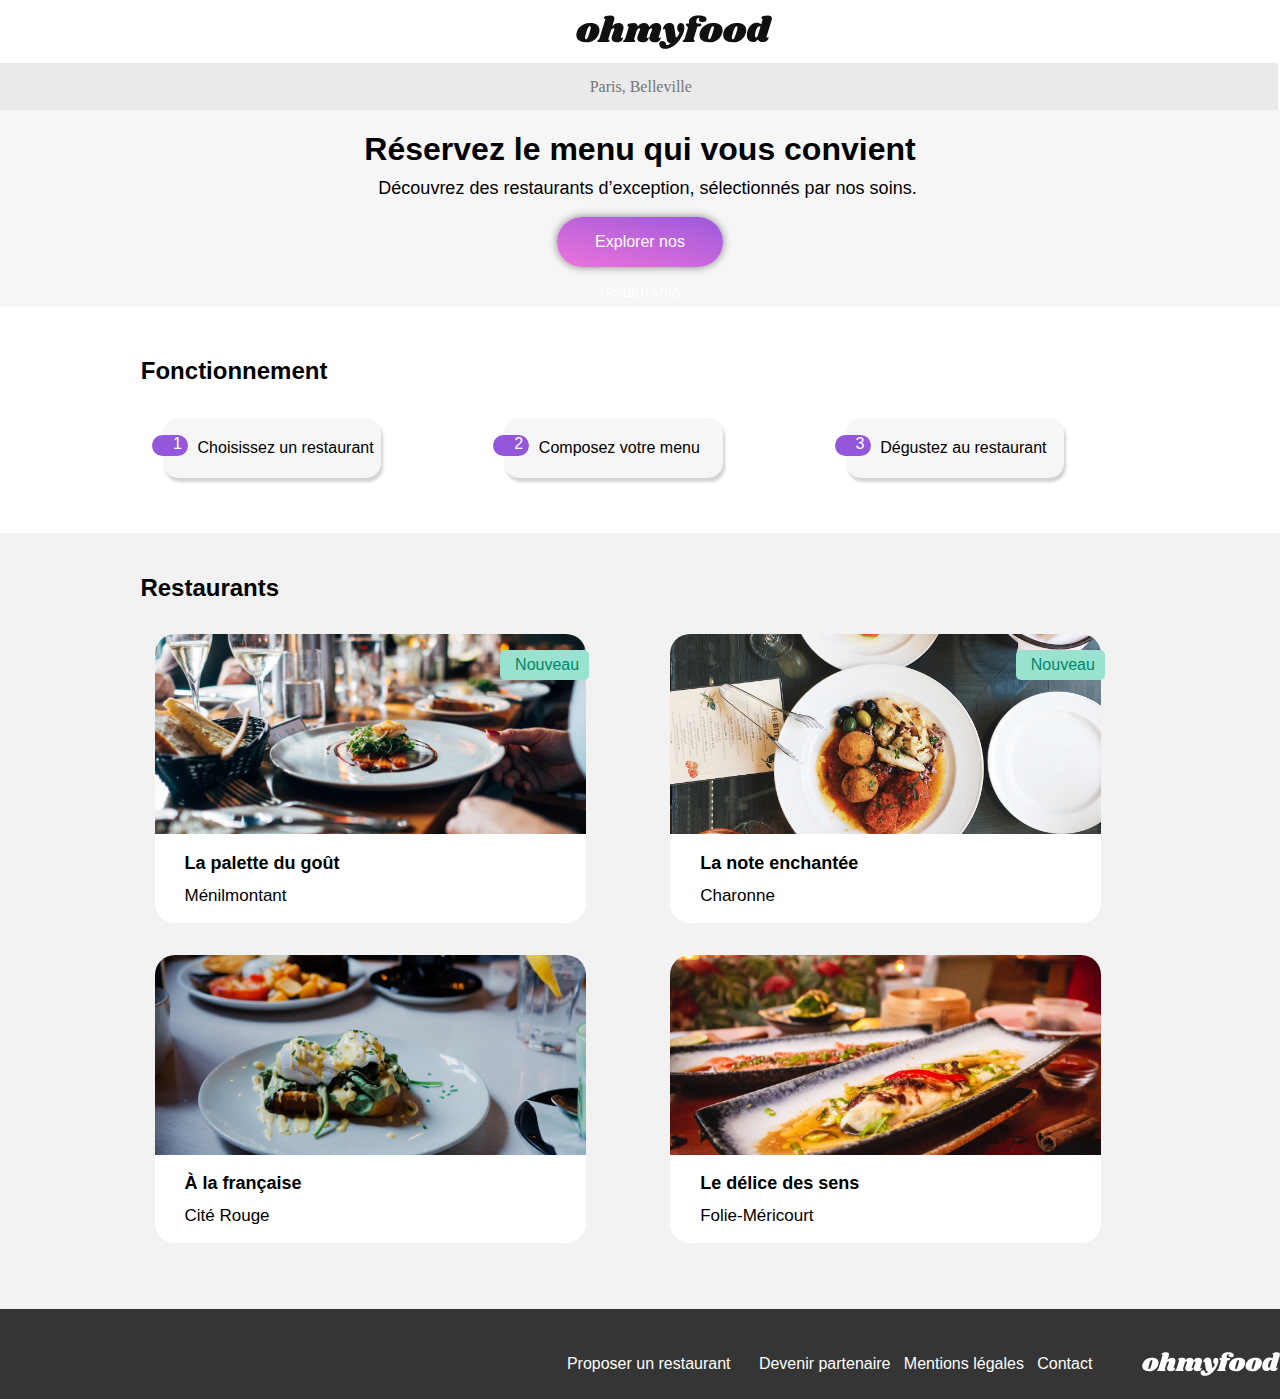
==== commit 78727987: "j'ai fais quelques modif ça m'a cassé le footer et le titre des restaurants mais c'est pas grave" ====
--- a/OhMyFood/index.html
+++ b/OhMyFood/index.html
@@ -11,6 +11,9 @@
     <link rel="stylesheet" href="https://cdnjs.cloudflare.com/ajax/libs/font-awesome/6.2.1/css/all.min.css"
         integrity="sha512-MV7K8+y+gLIBoVD59lQIYicR65iaqukzvf/nwasF0nqhPay5w/9lJmVM2hMDcnK1OnMGCdVK+iQrJ7lzPJQd1w=="
         crossorigin="anonymous" referrerpolicy="no-referrer">
+        <link rel="preconnect" href="https://fonts.googleapis.com">
+        <link rel="preconnect" href="https://fonts.gstatic.com" crossorigin>
+        <link href="https://fonts.googleapis.com/css2?family=Shrikhand&display=swap" rel="stylesheet"> 
 </head>
 <body>
     <header>
--- a/OhMyFood/css/style.css
+++ b/OhMyFood/css/style.css
@@ -1,3 +1,4 @@
+@charset "UTF-8";
 /****** General ***********/
 * {
   font-family: "Roboto", sans-serif;
@@ -175,6 +176,7 @@
     width: 55%;
     color: white;
     background: linear-gradient(193.33deg, #9356DC -11.44%, #FF79DA 123.93%);
+    box-shadow: 0 0 0.5em gray;
     border-radius: 25px;
     height: 50px;
     font-size: 16px;
@@ -183,7 +185,7 @@
   }
   .bouton:hover {
     background: #e685e0;
-    box-shadow: rgba(2, 3, 0, 0.35);
+    box-shadow: 0 0 1em gray;
   }
   .reservation {
     display: flex;
@@ -260,15 +262,35 @@
     font-family: Roboto;
     text-transform: uppercase;
     font-weight: lighter;
-    -webkit-text-decoration: underline #99E2D0;
-            text-decoration: underline #99E2D0;
+  }
+  .menu h2 .underline-custom {
+    font-family: Roboto;
+    position: relative;
+    display: inline-block;
+  }
+  .menu h2 .underline-custom::before {
+    content: "";
+    position: absolute;
+    height: 1px;
+    width: 100%; /* Pleine largeur du texte */
+    background-color: #99E2D0; /* Couleur de l'underline */
+    bottom: 0;
+  }
+  .menu h2 .underline-custom::after {
+    content: "";
+    position: absolute;
+    height: 1px;
+    width: 60%; /* Ajustez la largeur de l'underline selon vos besoins */
+    background-color: white; /* Couleur de fond pour masquer l'underline en trop */
+    bottom: 0;
+    left: 100%; /* Alignez l'underline à droite du texte */
   }
   .commander {
     align-items: center;
     display: flex;
     flex-direction: column;
     padding-bottom: 40px;
-    margin-top: 3%;
+    margin-top: 10%;
   }
   .check {
     font-size: 16px;
@@ -325,6 +347,10 @@
   .restaurant__menu .restaurant__title i {
     padding-top: 46px;
   }
+  .restaurant__menu .restaurant__title h2 {
+    font-family: "Shrikhand", serif;
+    font-weight: lighter;
+  }
   .menu__content {
     background-color: white;
     height: 70px;
@@ -368,7 +394,7 @@
   .icon-placeholder i {
     position: absolute;
     left: 43%;
-    top: 63px;
+    top: px;
     transform: translateY(-100%);
     font-size: 20px;
     color: #353535;
@@ -408,6 +434,7 @@
     width: 25%;
     color: white;
     background: linear-gradient(193.33deg, #9356DC -11.44%, #FF79DA 123.93%);
+    box-shadow: 0 0 0.5em gray;
     border-radius: 25px;
     height: 50px;
     font-size: 16px;
@@ -416,7 +443,7 @@
   }
   .bouton:hover {
     background: #e685e0;
-    box-shadow: rgba(2, 3, 0, 0.35);
+    box-shadow: 0 0 1em gray;
   }
   .fonctionnement {
     padding-bottom: 25px;
@@ -534,7 +561,7 @@
     justify-content: space-evenly;
   }
   footer img {
-    padding-left: 37px;
+    padding-left: 60px;
     filter: invert(100%) sepia(0%) saturate(7500%) hue-rotate(120deg) brightness(120%) contrast(102%);
     width: 138px;
   }
@@ -577,8 +604,28 @@
     font-family: Roboto;
     text-transform: uppercase;
     font-weight: lighter;
-    -webkit-text-decoration: underline #99E2D0;
-            text-decoration: underline #99E2D0;
+  }
+  .menu h2 .underline-custom {
+    font-family: Roboto;
+    position: relative;
+    display: inline-block;
+  }
+  .menu h2 .underline-custom::before {
+    content: "";
+    position: absolute;
+    height: 1px;
+    width: 100%; /* Pleine largeur du texte */
+    background-color: #99E2D0; /* Couleur de l'underline */
+    bottom: 0;
+  }
+  .menu h2 .underline-custom::after {
+    content: "";
+    position: absolute;
+    height: 1px;
+    width: 60%; /* Ajustez la largeur de l'underline selon vos besoins */
+    background-color: white; /* Couleur de fond pour masquer l'underline en trop */
+    bottom: 0;
+    left: 100%; /* Alignez l'underline à droite du texte */
   }
   .commander {
     align-items: center;
@@ -645,13 +692,17 @@
   .restaurant__title i {
     padding-top: 46px;
   }
+  .restaurant__title h2 {
+    font-family: "Shrikhand", serif;
+    font-weight: lighter;
+  }
   .menu {
     background-color: #f6f6f6;
     margin-top: -38px;
     padding-top: 50px;
     padding-bottom: 8%;
   }
-  .menu__content {
+  .menu .menu__content {
     background-color: white;
     height: 70px;
     border-radius: 15px;
@@ -661,11 +712,11 @@
     padding-bottom: 20px;
     box-shadow: 2px 4px 3px #EAEAEA;
   }
-  .menu__title {
+  .menu .menu__content .menu__title {
     margin-top: 12px;
     padding-top: 10px;
   }
-  .menu__price__desc {
+  .menu .menu__content .menu__price__desc {
     display: flex;
     flex-direction: row;
     justify-content: space-between;
@@ -673,7 +724,377 @@
     margin-top: -23px;
     width: 95%;
   }
-  .menu__price__desc p {
+  .menu .menu__content .menu__price__desc p {
     font-size: 15px;
   }
+}
+/* ----------------------------------------   VERSION DESKTOP ----------------------------------- */
+@media screen and (min-width: 1201px) {
+  body {
+    margin: 0;
+  }
+  .header__img {
+    padding-left: 45%;
+    padding-top: 15px;
+    padding-bottom: 10px;
+    background-color: white;
+  }
+  .icon-placeholder {
+    position: relative;
+  }
+  .icon-placeholder i {
+    position: absolute;
+    left: 46%;
+    top: 52px;
+    transform: translateY(-100%);
+    font-size: 20px;
+    color: #353535;
+  }
+  input {
+    background-color: #EAEAEA;
+    color: #353535;
+    border: none;
+    width: 99.5%;
+    text-align: center;
+    height: 45px;
+    font-family: "Roboto";
+    font-size: 16px;
+  }
+  .reservation {
+    display: flex;
+    flex-direction: column;
+    width: 100%;
+    align-items: center;
+    background-color: #f6f6f6;
+    padding-bottom: 40px;
+  }
+  .reservation h1 {
+    width: 70%;
+    text-align: center;
+    margin-bottom: 10px;
+  }
+  .reservation p {
+    width: 85%;
+    font-size: 18px;
+    text-align: center;
+    margin-top: 0px;
+  }
+  .bouton {
+    line-height: 50px;
+    text-align: center;
+    width: 13%;
+    color: white;
+    background: linear-gradient(193.33deg, #9356DC -11.44%, #FF79DA 123.93%);
+    box-shadow: 0 0 0.5em gray;
+    border-radius: 25px;
+    height: 50px;
+    font-size: 16px;
+    text-decoration: none;
+    transition: all ease-out;
+  }
+  .bouton:hover {
+    background: #e685e0;
+    box-shadow: 0 0 1em gray;
+  }
+  .fonctionnement {
+    padding-bottom: 25px;
+    padding-top: 20px;
+    background-color: white;
+  }
+  .fonctionnement h1 {
+    padding-left: 11%;
+    font-size: 24px;
+    margin-top: 30px;
+  }
+  .fonctionnement nav {
+    display: flex;
+    flex-direction: row;
+    width: 100%;
+  }
+  .fonctionnement nav ul {
+    width: 80%;
+    display: flex;
+  }
+  .fonctionnement nav ul li {
+    margin-left: 12%;
+    padding-bottom: 20px;
+    list-style: none;
+    width: 23%;
+  }
+  .fonctionnement nav ul li a {
+    display: inline-block;
+    width: 100%;
+    line-height: 60px;
+    border-radius: 15px;
+    background: #f6f6f6;
+    box-shadow: 2px 4px 3px lightgrey;
+  }
+  .fonctionnement nav ul li a i {
+    font-size: 16px;
+    padding-left: 9%;
+  }
+  .fonctionnement nav ul li a i:hover {
+    color: var(--main-color);
+  }
+  .fonctionnement nav ul li p {
+    border-radius: 50px;
+    text-align: center;
+    background: var(--main-color);
+    color: white;
+    width: 21px;
+    position: relative;
+    height: 21px;
+    margin-top: -43px;
+    margin-left: -11px;
+  }
+  #restaurant {
+    background-color: var(--main-bg-color);
+    padding-bottom: 50px;
+    padding-top: 25px;
+    margin-left: -15px;
+  }
+  #restaurant h1 {
+    padding-left: 12%;
+    font-size: 24px;
+  }
+  #restaurant h2 {
+    font-size: 18px;
+  }
+  .restaurant__figure {
+    padding-left: 10%;
+  }
+  .restaurant__list {
+    display: flex;
+    position: absolute;
+    margin-left: 27%;
+    padding-left: 15px;
+    padding-right: 10px;
+    height: 30px;
+    border-radius: 5px;
+    background-color: #99E2D0;
+    text-align: center;
+    align-items: center;
+    color: #008766;
+  }
+  .restaurant__content {
+    display: flex;
+    justify-content: space-between;
+    margin-top: -20px;
+  }
+  .restaurant__place {
+    font-size: 17px;
+  }
+  i {
+    padding-right: 15px;
+    margin-top: -20px;
+    font-size: 25px;
+  }
+  figure {
+    background-color: white;
+    border-radius: 20px;
+    width: 37%;
+    display: inline-block;
+  }
+  figure img {
+    width: 100%;
+    height: 200px;
+    -o-object-fit: cover;
+       object-fit: cover;
+    border-top-left-radius: 20px;
+    border-top-right-radius: 20px;
+  }
+  figure figcaption {
+    padding-left: 15px;
+  }
+  footer {
+    background-color: #353535;
+    padding-top: 30px;
+    padding-bottom: 10px;
+    display: flex;
+    flex-direction: row-reverse;
+    justify-content: normal;
+    padding-right: 10%;
+  }
+  footer img {
+    padding-left: 7%;
+    filter: invert(100%) sepia(0%) saturate(7500%) hue-rotate(120deg) brightness(120%) contrast(102%);
+    width: 138px;
+  }
+  footer i {
+    font-size: 15px;
+  }
+  .footer-nav nav ul {
+    color: white;
+    list-style: none;
+    width: 100%;
+    display: flex;
+    justify-content: space-between;
+  }
+  .footer-nav nav ul ul {
+    display: flex;
+    justify-content: space-around;
+  }
+  /*-----------------------  DEUXIEME PARTIE PC --------------------- */
+  .retour {
+    position: absolute;
+    padding-top: 4px;
+    background-color: white;
+    border-color: white;
+    box-shadow: 0px 0px 0px white;
+    padding-left: 20px;
+    border-style: none;
+  }
+  .restaurant-img img {
+    -o-object-fit: cover;
+       object-fit: cover;
+    width: 100%;
+    height: 400px;
+    position: relative;
+  }
+  h2, h3, p, .price {
+    padding-left: 15px;
+  }
+  .menu h2 {
+    margin-bottom: -2px;
+    font-family: Roboto;
+    text-transform: uppercase;
+    font-weight: lighter;
+  }
+  .menu h2 .underline-custom {
+    font-family: Roboto;
+    position: relative;
+    display: inline-block;
+  }
+  .menu h2 .underline-custom::before {
+    content: "";
+    position: absolute;
+    height: 1px;
+    width: 100%; /* Pleine largeur du texte */
+    background-color: #99E2D0; /* Couleur de l'underline */
+    bottom: 0;
+  }
+  .menu h2 .underline-custom::after {
+    content: "";
+    position: absolute;
+    height: 1px;
+    width: 60%; /* Ajustez la largeur de l'underline selon vos besoins */
+    background-color: white; /* Couleur de fond pour masquer l'underline en trop */
+    bottom: 0;
+    left: 100%; /* Alignez l'underline à droite du texte */
+  }
+  .commander {
+    align-items: center;
+    display: flex;
+    flex-direction: column;
+    padding-bottom: 2%;
+    margin-left: 10%;
+    margin-right: 10%;
+    background-color: #f6f6f6;
+  }
+  .check {
+    font-size: 16px;
+    position: absolute;
+    left: 90%;
+    top: 38%;
+    color: white;
+    border-radius: 20px;
+    width: 20px;
+    background-color: #99E2D0;
+  }
+  .check {
+    animation-name: slideLeft;
+    -webkit-animation-name: slideLeft;
+    animation-duration: 1s;
+    -webkit-animation-duration: 1s;
+    animation-timing-function: ease-in-out;
+    -webkit-animation-timing-function: ease-in-out;
+    visibility: visible !important;
+    animation-delay: 3s;
+  }
+  @keyframes slideLeft {
+    0% {
+      transform: translateX(150%);
+    }
+    50% {
+      transform: translateX(-8%);
+    }
+    65% {
+      transform: translateX(4%);
+    }
+    80% {
+      transform: translateX(-4%);
+    }
+    95% {
+      transform: translateX(2%);
+    }
+    100% {
+      transform: translateX(0%);
+    }
+  }
+  .restaurant__menu {
+    border-top: 20px;
+    padding: 0% 10% 0% 10%;
+  }
+  .restaurant__title {
+    display: flex;
+    padding-top: 10px;
+    border-radius: 20px;
+    background-color: #f6f6f6;
+    position: relative;
+    margin-top: -40px;
+    justify-content: space-between;
+  }
+  i {
+    padding-top: 39px;
+    position: relative;
+    right: 35%;
+  }
+  .restaurant__title h2 {
+    font-family: "Shrikhand", serif;
+    font-weight: lighter;
+    position: relative;
+    left: 36%;
+  }
+  .menu {
+    background-color: #f6f6f6;
+    margin-top: -38px;
+    padding-top: 50px;
+    padding-bottom: 8%;
+  }
+  .menu h2 {
+    padding-left: 15%;
+  }
+  .menu .menu__content {
+    background-color: white;
+    height: 70px;
+    border-radius: 15px;
+    width: 67%;
+    margin-top: 20px;
+    padding-bottom: 20px;
+    box-shadow: 2px 4px 3px #EAEAEA;
+    margin-left: 15%;
+  }
+  .menu .menu__title {
+    margin-top: 12px;
+    padding-top: 10px;
+  }
+  .menu .menu__price__desc {
+    display: flex;
+    flex-direction: row;
+    justify-content: space-between;
+    align-items: baseline;
+    margin-top: -23px;
+    width: 95%;
+  }
+  .menu .menu__price__desc p {
+    font-size: 15px;
+  }
+}
+footer {
+  width: 100%;
+}
+footer img {
+  padding-left: 7%;
+  filter: invert(100%) sepia(0%) saturate(7500%) hue-rotate(120deg) brightness(120%) contrast(102%);
+  width: 138px;
 }/*# sourceMappingURL=style.css.map */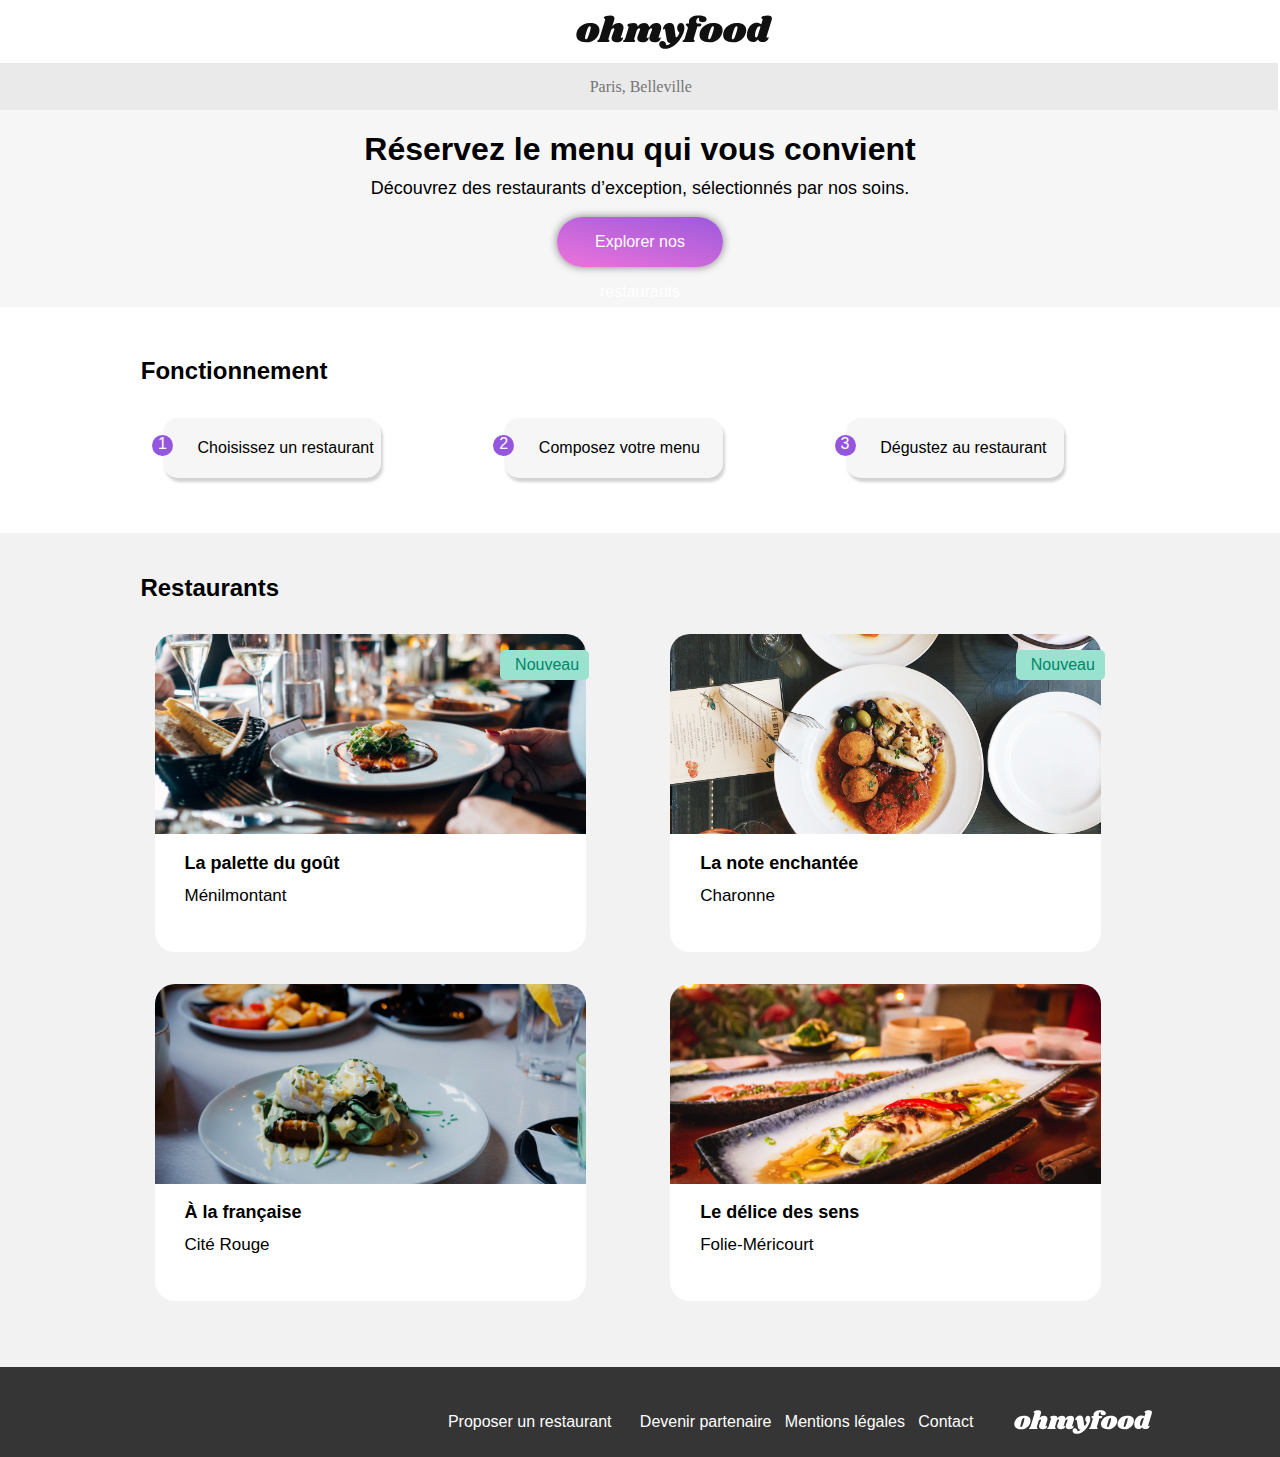
==== commit 6e1e2fac: "derniere maj" ====
--- a/OhMyFood/index.html
+++ b/OhMyFood/index.html
@@ -81,10 +81,13 @@
                             <h2>La palette du goût</h2>
                             <div class="restaurant__content">
                                 <p class="restaurant__place">Ménilmontant</p>
-                                <i class="fa-regular fa-heart icon-heart"></i>
                             </div>
                         </figcaption>
                     </a>
+                    <label for="heartToggle-index" class="heart-index">
+                        <i class="fa-solid fa fa-heart"></i>
+                        <i class="fa-regular fa fa-heart"></i>
+                    </label>
                     </figure>
                     <figure>
                         <a href="la-note-enchantee.html">
@@ -94,10 +97,13 @@
                                 <h2>La note enchantée</h2>
                                 <div class="restaurant__content">                            
                                     <p class="restaurant__place">Charonne</p>
-                                    <i class="fa-regular fa-heart icon-heart"></i>
                                 </div>
                             </figcaption>
                         </a>
+                        <label for="heartToggle-index" class="heart-index">
+                            <i class="fa-solid fa fa-heart"></i>
+                            <i class="fa-regular fa fa-heart"></i>
+                        </label>
                     </figure>
                     <figure>
                         <a href="a-la-francaise.html">
@@ -106,10 +112,13 @@
                                 <h2>À la française</h2>
                                 <div class="restaurant__content">                            
                                     <p class="restaurant__place">Cité Rouge</p>
-                                    <i class="fa-regular fa-heart icon-heart"></i>
                                 </div>
                             </figcaption>
                         </a>
+                        <label for="heartToggle-index" class="heart-index">
+                            <i class="fa-solid fa fa-heart"></i>
+                            <i class="fa-regular fa fa-heart"></i>
+                        </label>
                     </figure>
                     <figure>
                         <a href="le-delice-des-sens.html">
@@ -118,10 +127,13 @@
                                 <h2>Le délice des sens</h2>
                                 <div class="restaurant__content">                            
                                     <p class="restaurant__place">Folie-Méricourt</p>
-                                    <i class="fa-regular fa-heart icon-heart"></i>
                                 </div>
                             </figcaption>
                         </a>
+                        <label for="heartToggle-index" class="heart-index">
+                            <i class="fa-solid fa fa-heart"></i>
+                            <i class="fa-regular fa fa-heart"></i>
+                        </label>
                     </figure>
                 </div>
             </section>
--- a/OhMyFood/css/style.css
+++ b/OhMyFood/css/style.css
@@ -59,6 +59,7 @@
     display: flex;
     justify-content: space-between;
     margin-top: -20px;
+    margin-bottom: -15px;
   }
   i {
     padding-right: 15px;
@@ -164,11 +165,13 @@
     border-radius: 50px;
     background: var(--main-color);
     color: white;
-    width: 11px;
-    position: relative;
-    height: 26px;
+    width: 26px;
+    position: relative;
+    height: 23px;
     margin-top: -43px;
     margin-left: -11px;
+    text-align: center;
+    padding-top: 4px;
   }
   .bouton {
     line-height: 50px;
@@ -234,8 +237,29 @@
     box-shadow: 2px 4px 3px black;
     background-color: white;
   }
-  .icon-heart:active {
-    color: red;
+  .heart-index {
+    position: relative;
+    top: -70px;
+    left: 90%;
+  }
+  .heart-index i.fa-solid {
+    color: #e685e0;
+  }
+  /* Cacher le cœur plein initialement */
+  .heart-index i.fa-solid {
+    display: none;
+  }
+  .heart-toggle-index {
+    position: absolute;
+    left: -9999px;
+  }
+  /* Afficher le cœur vide lorsque la case à cocher est cochée */
+  .heart-toggle-index:checked + .heart-index i.fa-solid {
+    display: inline-block;
+  }
+  /* Cacher le cœur vide lorsque la case à cocher est cochée */
+  .heart-toggle-index:checked + .heart-index i.regular {
+    display: none;
   }
   /*     --------------------------------------------------------------------------  LES AUTRES PAGES     -------------------------------------------------------------------------- */
   .retour {
@@ -254,7 +278,10 @@
     height: 220px;
     position: relative;
   }
-  h2, h3, p, .price {
+  h2 {
+    padding-left: 15px;
+  }
+  .restaurant__place {
     padding-left: 15px;
   }
   .menu h2 {
@@ -334,6 +361,9 @@
   }
   .restaurant__menu {
     border-top: 20px;
+    /* Cacher le cœur plein initialement */
+    /* Afficher le cœur vide lorsque la case à cocher est cochée */
+    /* Cacher le cœur vide lorsque la case à cocher est cochée */
   }
   .restaurant__menu .restaurant__title {
     display: flex;
@@ -344,12 +374,31 @@
     margin-top: -40px;
     justify-content: space-between;
   }
+  .restaurant__menu .heart i.fa-solid {
+    color: #e685e0;
+  }
+  .restaurant__menu .heart i.fa-solid {
+    display: none;
+  }
+  .restaurant__menu .heart-toggle {
+    position: absolute;
+    left: -9999px;
+  }
+  .restaurant__menu .heart-toggle:checked + .heart i.fa-solid {
+    display: inline-block;
+  }
+  .restaurant__menu .heart-toggle:checked + .heart i.regular {
+    display: none;
+  }
   .restaurant__menu .restaurant__title i {
-    padding-top: 46px;
+    padding-top: 60px;
+    padding-right: 35px;
   }
   .restaurant__menu .restaurant__title h2 {
     font-family: "Shrikhand", serif;
     font-weight: lighter;
+    padding-left: 5%;
+    font-size: 1.9em;
   }
   .menu__content {
     background-color: white;
@@ -363,6 +412,7 @@
   .menu__title {
     margin-top: 12px;
     padding-top: 10px;
+    padding-left: 15px;
   }
   .menu__price__desc {
     display: flex;
@@ -371,9 +421,48 @@
     align-items: baseline;
     margin-top: -23px;
     width: 95%;
+    padding-left: 15px;
   }
   .menu__price__desc p {
     font-size: 15px;
+  }
+  .price {
+    position: absolute;
+    padding-left: 70%;
+  }
+  .menu__content:active .price {
+    transform: translateX(-20px);
+    transition: transform 0.3s ease-in;
+  }
+  .icon-container {
+    border-top-right-radius: 15px;
+    border-bottom-right-radius: 15px;
+    text-align: center;
+    background-color: #99E2D0;
+    color: #99e2d0;
+    width: 72px;
+    height: 71px;
+    position: relative;
+    top: -44px;
+    left: -2.5%;
+    transform: translate(80%);
+    opacity: 0;
+    transition: opacity 0.5s ease, transform 0.5s ease;
+  }
+  .icon-container .circle-check {
+    position: relative;
+    left: 35%;
+    top: 35%;
+    background-color: #fff;
+    width: 28%;
+    height: 28%;
+    border-radius: 15px;
+    display: block;
+  }
+  /* Effet de survol pour l'icône */
+  .menu__content:active .icon-container {
+    opacity: 1; /* Rend l'icône visible lors du survol */
+    transform: translateX(20px); /* Animation de glissement de droite à gauche */
   }
 }
 /*
@@ -394,7 +483,7 @@
   .icon-placeholder i {
     position: absolute;
     left: 43%;
-    top: px;
+    top: 51px;
     transform: translateY(-100%);
     font-size: 20px;
     color: #353535;
@@ -529,6 +618,7 @@
   }
   .restaurant__place {
     font-size: 17px;
+    padding-left: 15px;
   }
   i {
     padding-right: 15px;
@@ -596,7 +686,7 @@
     height: 220px;
     position: relative;
   }
-  h2, h3, p, .price {
+  h2, h3, .price {
     padding-left: 15px;
   }
   .menu h2 {
@@ -687,14 +777,35 @@
     background-color: #f6f6f6;
     position: relative;
     margin-top: -40px;
-    justify-content: space-between;
+    justify-content: space-evenly;
+  }
+  .heart i.fa-solid {
+    color: #e685e0;
+  }
+  /* Cacher le cœur plein initialement */
+  .heart i.fa-regular {
+    display: none;
+  }
+  .heart-toggle {
+    position: absolute;
+    left: -9999px;
+  }
+  /* Afficher le cœur vide lorsque la case à cocher est cochée */
+  .heart-toggle:checked + .heart i.fa-regular {
+    display: inline-block;
+  }
+  /* Cacher le cœur vide lorsque la case à cocher est cochée */
+  .heart-toggle:checked + .heart i.fa-solid {
+    display: none;
   }
   .restaurant__title i {
     padding-top: 46px;
+    padding-right: 200px;
   }
   .restaurant__title h2 {
     font-family: "Shrikhand", serif;
     font-weight: lighter;
+    padding-left: 25%;
   }
   .menu {
     background-color: #f6f6f6;
@@ -702,21 +813,21 @@
     padding-top: 50px;
     padding-bottom: 8%;
   }
-  .menu .menu__content {
+  .menu__content {
     background-color: white;
     height: 70px;
     border-radius: 15px;
-    width: 94%;
-    margin-left: 12px;
+    width: 74%;
+    margin-left: 10%;
     margin-top: 20px;
     padding-bottom: 20px;
     box-shadow: 2px 4px 3px #EAEAEA;
   }
-  .menu .menu__content .menu__title {
+  .menu__title {
     margin-top: 12px;
     padding-top: 10px;
   }
-  .menu .menu__content .menu__price__desc {
+  .menu__price__desc {
     display: flex;
     flex-direction: row;
     justify-content: space-between;
@@ -724,8 +835,51 @@
     margin-top: -23px;
     width: 95%;
   }
-  .menu .menu__content .menu__price__desc p {
+  h3 {
+    padding-left: 25%;
+  }
+  .menu__price__desc p {
     font-size: 15px;
+    padding-left: 25%;
+  }
+  .menu__content .price {
+    position: absolute;
+    left: 66.5%;
+    transition: transform 0.5s ease;
+  }
+  .menu__content:hover .price {
+    transform: translateX(-25px);
+  }
+  /* Styles pour l'icône */
+  .icon-container {
+    border-top-right-radius: 15px;
+    border-bottom-right-radius: 15px;
+    text-align: center;
+    background-color: #99E2D0;
+    color: #99e2d0;
+    width: 100px;
+    height: 94px;
+    position: relative;
+    top: -44px;
+    left: 2.5%;
+    transform: translate(80%);
+    opacity: 0;
+    transition: opacity 0.5s ease, transform 0.5s ease;
+  }
+  .icon-container .circle-check {
+    position: relative;
+    left: 35%;
+    top: 35%;
+    background-color: #fff;
+    width: 28%;
+    height: 28%;
+    border-radius: 15px;
+    display: block;
+  }
+  /* Effet de survol pour l'icône */
+  .menu__content:hover .icon-container {
+    opacity: 1; /* Rend l'icône visible lors du survol */
+    transform: translateX(20px); /* Animation de glissement de droite à gauche */
   }
 }
 /* ----------------------------------------   VERSION DESKTOP ----------------------------------- */
@@ -744,7 +898,7 @@
   }
   .icon-placeholder i {
     position: absolute;
-    left: 46%;
+    left: 45%;
     top: 52px;
     transform: translateY(-100%);
     font-size: 20px;
@@ -883,6 +1037,7 @@
   }
   .restaurant__place {
     font-size: 17px;
+    padding-left: 15px;
   }
   i {
     padding-right: 15px;
@@ -937,7 +1092,7 @@
   /*-----------------------  DEUXIEME PARTIE PC --------------------- */
   .retour {
     position: absolute;
-    padding-top: 4px;
+    padding-top: 24px;
     background-color: white;
     border-color: white;
     box-shadow: 0px 0px 0px white;
@@ -951,7 +1106,7 @@
     height: 400px;
     position: relative;
   }
-  h2, h3, p, .price {
+  h2, h3, .price {
     padding-left: 15px;
   }
   .menu h2 {
@@ -1042,24 +1197,45 @@
     background-color: #f6f6f6;
     position: relative;
     margin-top: -40px;
-    justify-content: space-between;
-  }
-  i {
-    padding-top: 39px;
-    position: relative;
-    right: 35%;
+    justify-content: space-around;
+  }
+  .heart i.fa-solid {
+    color: #e685e0;
+  }
+  /* Cacher le cœur plein initialement */
+  .heart i.fa-regular {
+    display: none;
+  }
+  .heart-toggle {
+    position: absolute;
+    left: -9999px;
+  }
+  /* Afficher le cœur vide lorsque la case à cocher est cochée */
+  .heart-toggle:checked + .heart i.fa-regular {
+    display: inline-block;
+  }
+  /* Cacher le cœur vide lorsque la case à cocher est cochée */
+  .heart-toggle:checked + .heart i.fa-solid {
+    display: none;
+  }
+  .restaurant__title i {
+    padding-top: 46px;
+    position: relative;
+    right: 250px;
   }
   .restaurant__title h2 {
     font-family: "Shrikhand", serif;
     font-weight: lighter;
     position: relative;
-    left: 36%;
+    left: 20%;
   }
   .menu {
     background-color: #f6f6f6;
     margin-top: -38px;
     padding-top: 50px;
     padding-bottom: 8%;
+    /* Styles pour l'icône */
+    /* Effet de survol pour l'icône */
   }
   .menu h2 {
     padding-left: 15%;
@@ -1088,10 +1264,47 @@
   }
   .menu .menu__price__desc p {
     font-size: 15px;
-  }
-}
-footer {
-  width: 100%;
+    padding-left: 15px;
+  }
+  .menu .menu__content .price {
+    transition: transform 0.5s ease;
+    left: 70%;
+    position: absolute;
+    padding-top: 10px;
+  }
+  .menu .menu__content:hover .price {
+    transform: translateX(-35px);
+  }
+  .menu .icon-container {
+    border-top-right-radius: 15px;
+    border-bottom-right-radius: 15px;
+    text-align: center;
+    background-color: #99E2D0;
+    color: #99e2d0;
+    font-size: 12px;
+    width: 100px;
+    height: 91px;
+    position: relative;
+    top: -46.5px;
+    left: 3.5%;
+    transform: translate(80%);
+    opacity: 0; /* Initialement invisible */
+    transition: opacity 0.5s ease, transform 0.5s ease;
+  }
+  .menu .circle-check {
+    background-color: #F2F2F2;
+    display: block;
+    width: 24px;
+    height: 24px;
+    border-radius: 15px;
+    left: 35%;
+    top: 35%;
+    position: relative;
+  }
+  .menu .menu__content:hover .icon-container {
+    opacity: 1; /* Rend l'icône visible lors du survol */
+    transform: translateX(20px); /* Animation de glissement de droite à gauche */
+  }
 }
 footer img {
   padding-left: 7%;
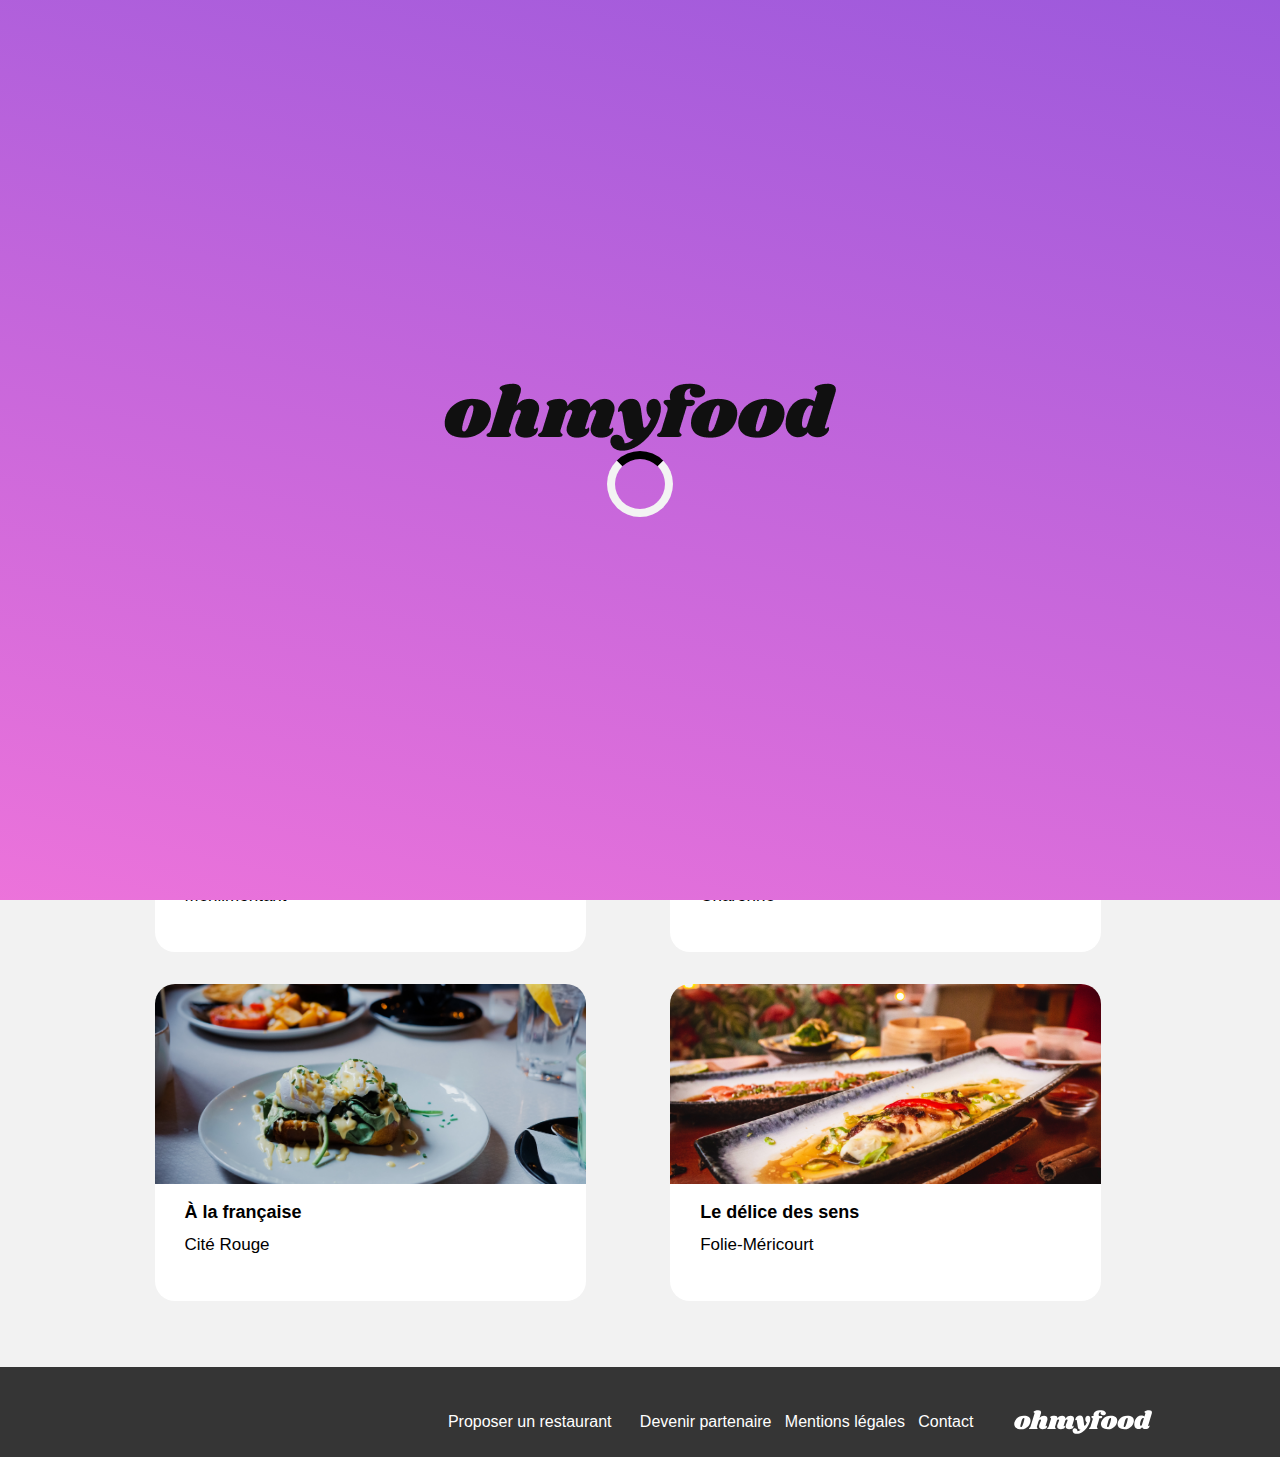
==== commit 4475cd90: "le loader empêche le site de fonctionner mais sinon presque j'ai fini" ====
--- a/OhMyFood/index.html
+++ b/OhMyFood/index.html
@@ -16,6 +16,11 @@
         <link href="https://fonts.googleapis.com/css2?family=Shrikhand&display=swap" rel="stylesheet"> 
 </head>
 <body>
+    <div class="loader-container">
+        <img src="images/logo/ohmyfood.png" alt="">
+        <div class="loader">
+        </div>
+    </div>
     <header>
         <div class="header__img">
             <a href="">
@@ -84,7 +89,8 @@
                             </div>
                         </figcaption>
                     </a>
-                    <label for="heartToggle-index" class="heart-index">
+                    <input type="checkbox" id="heartToggle-1" class="heart-toggle">
+                    <label for="heartToggle-1" class="heart-index">
                         <i class="fa-solid fa fa-heart"></i>
                         <i class="fa-regular fa fa-heart"></i>
                     </label>
@@ -100,7 +106,8 @@
                                 </div>
                             </figcaption>
                         </a>
-                        <label for="heartToggle-index" class="heart-index">
+                        <input type="checkbox" id="heartToggle-2" class="heart-toggle">
+                        <label for="heartToggle-2" class="heart-index">
                             <i class="fa-solid fa fa-heart"></i>
                             <i class="fa-regular fa fa-heart"></i>
                         </label>
@@ -115,7 +122,8 @@
                                 </div>
                             </figcaption>
                         </a>
-                        <label for="heartToggle-index" class="heart-index">
+                        <input type="checkbox" id="heartToggle-3" class="heart-toggle">
+                        <label for="heartToggle-3" class="heart-index">
                             <i class="fa-solid fa fa-heart"></i>
                             <i class="fa-regular fa fa-heart"></i>
                         </label>
@@ -130,7 +138,8 @@
                                 </div>
                             </figcaption>
                         </a>
-                        <label for="heartToggle-index" class="heart-index">
+                        <input type="checkbox" id="heartToggle-4" class="heart-toggle">
+                        <label for="heartToggle-4" class="heart-index">
                             <i class="fa-solid fa fa-heart"></i>
                             <i class="fa-regular fa fa-heart"></i>
                         </label>
--- a/OhMyFood/css/style.css
+++ b/OhMyFood/css/style.css
@@ -15,6 +15,60 @@
   color: #000;
 }
 
+.fa-heart {
+  font-size: 25px;
+}
+
+body {
+  margin: 0;
+  font-family: Arial, sans-serif;
+}
+
+.loader-container {
+  display: flex;
+  flex-direction: column;
+  position: fixed;
+  top: 0;
+  left: 0;
+  width: 100%;
+  height: 100%;
+  background: linear-gradient(193.33deg, #9356DC -11.44%, #FF79DA 123.93%);
+  display: flex;
+  justify-content: center;
+  align-items: center;
+  z-index: 999;
+  animation: fadeOut 3s ease-in-out forwards;
+}
+
+.loader {
+  border: 8px solid #f3f3f3;
+  border-top: 8px solid black;
+  border-radius: 50%;
+  width: 50px;
+  height: 50px;
+  animation: spin 1s linear infinite;
+}
+
+@keyframes spin {
+  0% {
+    transform: rotate(0deg);
+  }
+  100% {
+    transform: rotate(360deg);
+  }
+}
+@keyframes fadeOut {
+  0% {
+    opacity: 1;
+  }
+  100% {
+    opacity: 0;
+  }
+}
+.content {
+  margin: 20px;
+}
+
 @media screen and (max-width: 768px) {
   body {
     margin: 0;
@@ -61,7 +115,7 @@
     margin-top: -20px;
     margin-bottom: -15px;
   }
-  i {
+  i .fa-heart {
     padding-right: 15px;
     margin-top: -30px;
     font-size: 25px;
@@ -160,6 +214,10 @@
   }
   .fonctionnement nav ul li a i {
     font-size: 16px;
+    margin-right: 12%;
+  }
+  .fonctionnement nav ul li a i:hover {
+    color: var(--main-color);
   }
   .fonctionnement nav ul li p {
     border-radius: 50px;
@@ -225,7 +283,7 @@
   .icon-placeholder i {
     position: absolute;
     left: 32%;
-    top: 63px;
+    top: 33px;
     transform: translateY(-100%);
     font-size: 20px;
     color: #353535;
@@ -237,28 +295,33 @@
     box-shadow: 2px 4px 3px black;
     background-color: white;
   }
+  /* Style commun pour le conteneur de l'indice de cœur */
   .heart-index {
     position: relative;
-    top: -70px;
+    top: -50px;
     left: 90%;
-  }
+    font-size: 20px;
+  }
+  /* Style pour l'icône de cœur rempli */
   .heart-index i.fa-solid {
     color: #e685e0;
-  }
-  /* Cacher le cœur plein initialement */
-  .heart-index i.fa-solid {
     display: none;
   }
-  .heart-toggle-index {
+  /* Style pour l'icône de cœur vide */
+  .heart-index i.fa-regular {
+    display: inline-block;
+  }
+  /* Masquer la case à cocher du cœur hors écran */
+  .heart-toggle {
     position: absolute;
     left: -9999px;
   }
-  /* Afficher le cœur vide lorsque la case à cocher est cochée */
-  .heart-toggle-index:checked + .heart-index i.fa-solid {
-    display: inline-block;
-  }
-  /* Cacher le cœur vide lorsque la case à cocher est cochée */
-  .heart-toggle-index:checked + .heart-index i.regular {
+  /* Afficher le cœur rempli lorsque la case à cocher est cochée */
+  .heart-toggle:checked + .heart-index i.fa-solid {
+    display: inline-block;
+  }
+  /* Masquer le cœur vide lorsque la case à cocher est cochée */
+  .heart-toggle:checked + .heart-index i.fa-regular {
     display: none;
   }
   /*     --------------------------------------------------------------------------  LES AUTRES PAGES     -------------------------------------------------------------------------- */
@@ -280,9 +343,11 @@
   }
   h2 {
     padding-left: 15px;
+    margin-top: 2%;
   }
   .restaurant__place {
     padding-left: 15px;
+    margin-top: 1%;
   }
   .menu h2 {
     margin-bottom: -2px;
@@ -387,12 +452,12 @@
   .restaurant__menu .heart-toggle:checked + .heart i.fa-solid {
     display: inline-block;
   }
-  .restaurant__menu .heart-toggle:checked + .heart i.regular {
+  .restaurant__menu .heart-toggle:checked + .heart i.fa-regular {
     display: none;
   }
   .restaurant__menu .restaurant__title i {
-    padding-top: 60px;
-    padding-right: 35px;
+    padding-top: 22px;
+    padding-right: 85px;
   }
   .restaurant__menu .restaurant__title h2 {
     font-family: "Shrikhand", serif;
@@ -463,6 +528,7 @@
   .menu__content:active .icon-container {
     opacity: 1; /* Rend l'icône visible lors du survol */
     transform: translateX(20px); /* Animation de glissement de droite à gauche */
+    overflow: hidden;
   }
 }
 /*
@@ -569,7 +635,11 @@
   }
   .fonctionnement nav ul li a i {
     font-size: 16px;
-    padding-left: 9%;
+    margin-right: 1%;
+    margin-left: 9%;
+  }
+  .fonctionnement nav ul li a i:hover {
+    color: var(--main-color);
   }
   .fonctionnement nav ul li p {
     border-radius: 50px;
@@ -669,6 +739,31 @@
     display: flex;
     justify-content: space-around;
   }
+  .heart-index {
+    position: relative;
+    top: -70px;
+    left: 90%;
+    font-size: 20px;
+  }
+  .heart-index i.fa-solid {
+    color: #e685e0;
+  }
+  /* Cacher le cœur plein initialement */
+  .heart-index i.fa-solid {
+    display: none;
+  }
+  .heart-toggle {
+    position: relative;
+    left: -9999px;
+  }
+  /* Afficher le cœur vide lorsque la case à cocher est cochée */
+  .heart-toggle:checked + .heart-index i.fa-solid {
+    display: inline-block;
+  }
+  /* Cacher le cœur vide lorsque la case à cocher est cochée */
+  .heart-toggle:checked + .heart-index i.fa-regular {
+    display: none;
+  }
   /*-----------------------  DEUXIEME PARTIE TABLETTE --------------------- */
   .retour {
     position: absolute;
@@ -725,6 +820,12 @@
     margin-left: 10%;
     margin-right: 10%;
     background-color: #f6f6f6;
+  }
+  .fa-check {
+    font-size: 15px;
+    position: relative;
+    left: 20%;
+    top: 18%;
   }
   .check {
     font-size: 16px;
@@ -783,7 +884,7 @@
     color: #e685e0;
   }
   /* Cacher le cœur plein initialement */
-  .heart i.fa-regular {
+  .heart i.fa-solid {
     display: none;
   }
   .heart-toggle {
@@ -791,11 +892,11 @@
     left: -9999px;
   }
   /* Afficher le cœur vide lorsque la case à cocher est cochée */
+  .heart-toggle:checked + .heart i.fa-solid {
+    display: inline-block;
+  }
+  /* Cacher le cœur vide lorsque la case à cocher est cochée */
   .heart-toggle:checked + .heart i.fa-regular {
-    display: inline-block;
-  }
-  /* Cacher le cœur vide lorsque la case à cocher est cochée */
-  .heart-toggle:checked + .heart i.fa-solid {
     display: none;
   }
   .restaurant__title i {
@@ -865,6 +966,7 @@
     transform: translate(80%);
     opacity: 0;
     transition: opacity 0.5s ease, transform 0.5s ease;
+    overflow: visible;
   }
   .icon-container .circle-check {
     position: relative;
@@ -985,7 +1087,8 @@
   }
   .fonctionnement nav ul li a i {
     font-size: 16px;
-    padding-left: 9%;
+    margin-right: 1%;
+    margin-left: 9%;
   }
   .fonctionnement nav ul li a i:hover {
     color: var(--main-color);
@@ -1088,6 +1191,31 @@
   .footer-nav nav ul ul {
     display: flex;
     justify-content: space-around;
+  }
+  .heart-index {
+    position: relative;
+    top: -70px;
+    left: 90%;
+    font-size: 20px;
+  }
+  .heart-index i.fa-solid {
+    color: #e685e0;
+  }
+  /* Cacher le cœur plein initialement */
+  .heart-index i.fa-solid {
+    display: none;
+  }
+  .heart-toggle {
+    position: relative;
+    left: -9999px;
+  }
+  /* Afficher le cœur vide lorsque la case à cocher est cochée */
+  .heart-toggle:checked + .heart-index i.fa-solid {
+    display: inline-block;
+  }
+  /* Cacher le cœur vide lorsque la case à cocher est cochée */
+  .heart-toggle:checked + .heart-index i.fa-regular {
+    display: none;
   }
   /*-----------------------  DEUXIEME PARTIE PC --------------------- */
   .retour {
@@ -1203,7 +1331,7 @@
     color: #e685e0;
   }
   /* Cacher le cœur plein initialement */
-  .heart i.fa-regular {
+  .heart i.fa-solid {
     display: none;
   }
   .heart-toggle {
@@ -1211,11 +1339,11 @@
     left: -9999px;
   }
   /* Afficher le cœur vide lorsque la case à cocher est cochée */
+  .heart-toggle:checked + .heart i.fa-solid {
+    display: inline-block;
+  }
+  /* Cacher le cœur vide lorsque la case à cocher est cochée */
   .heart-toggle:checked + .heart i.fa-regular {
-    display: inline-block;
-  }
-  /* Cacher le cœur vide lorsque la case à cocher est cochée */
-  .heart-toggle:checked + .heart i.fa-solid {
     display: none;
   }
   .restaurant__title i {
